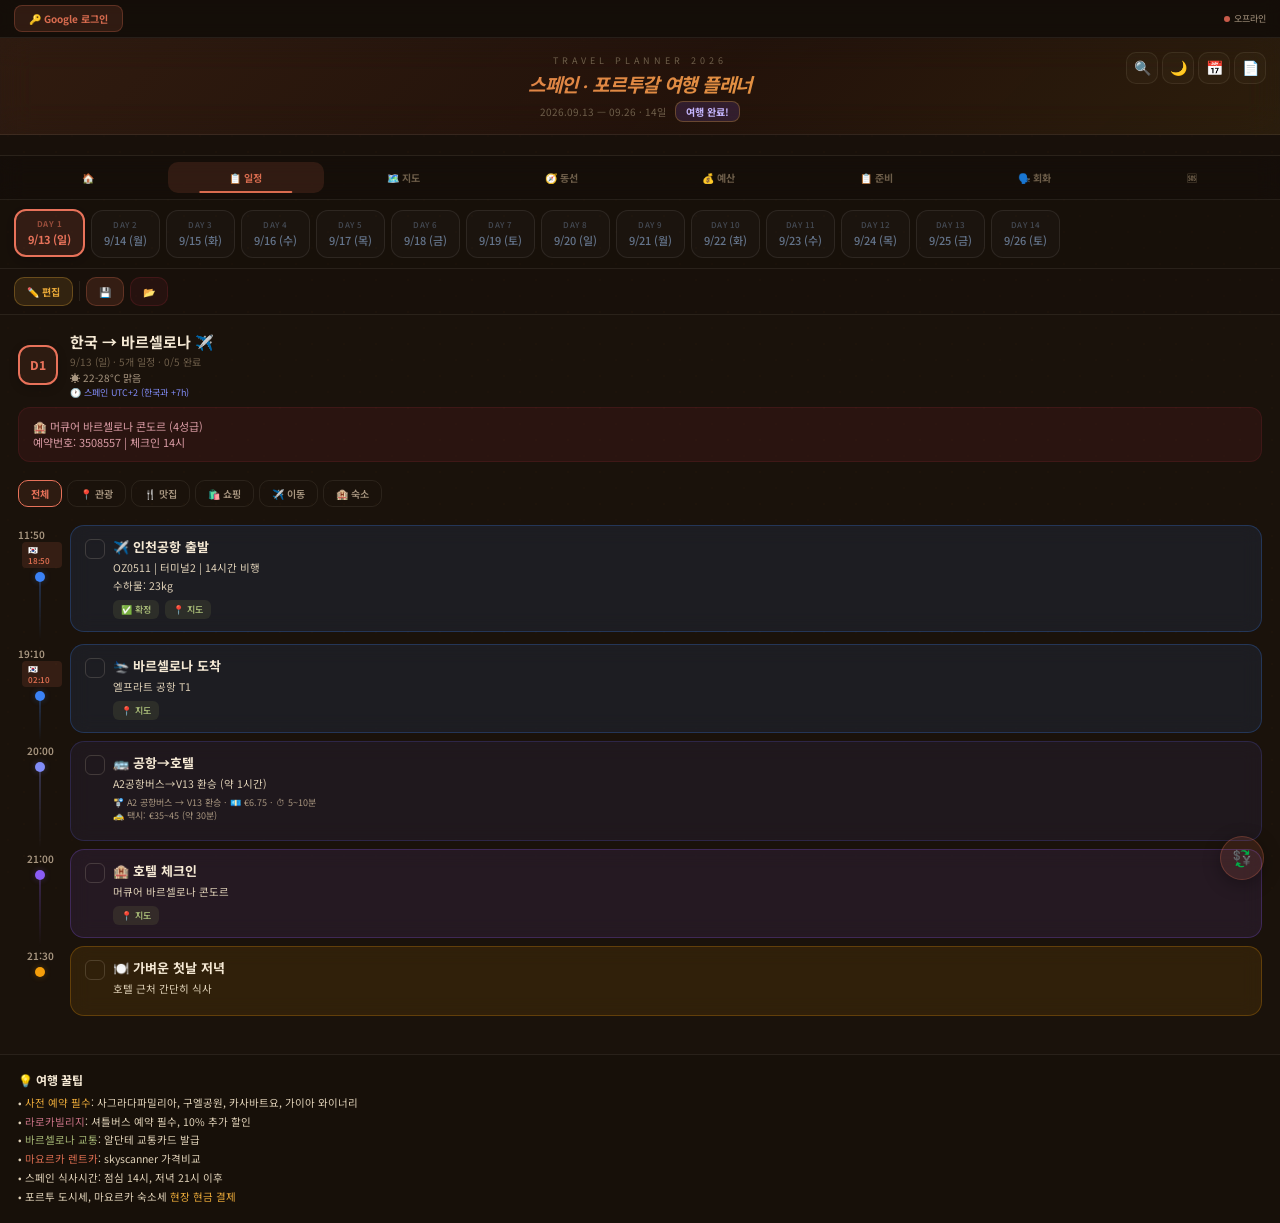
==== index.html @ a7d65ff5 "refactor: 데이터 분리 + 죽은 코드 제거 + 스페인풍 UI - trip-data.js 신설: DAYS seed를 app.js에서 분리 - index.html의 447줄 중" ====
<!DOCTYPE html>
<html lang="ko">
<head>
<meta charset="UTF-8">
<meta name="viewport" content="width=device-width, initial-scale=1.0, maximum-scale=1.0, user-scalable=no">
<meta name="apple-mobile-web-app-capable" content="yes">
<meta name="theme-color" content="#0f172a">
<link rel="manifest" href="manifest.json">
<title>🇪🇸 스페인·포르투갈 여행 플래너</title>
<link rel="stylesheet" href="https://unpkg.com/leaflet@1.9.4/dist/leaflet.css" />
<script src="https://unpkg.com/leaflet@1.9.4/dist/leaflet.js"></script>
<script src="https://www.gstatic.com/firebasejs/10.12.0/firebase-app-compat.js"></script>
<script src="https://www.gstatic.com/firebasejs/10.12.0/firebase-auth-compat.js"></script>
<script src="https://www.gstatic.com/firebasejs/10.12.0/firebase-database-compat.js"></script>
<link rel="stylesheet" href="style.css">
<style>/* All styles moved to style.css */</style>
</head>
<body>
<!-- 검색 오버레이 -->
<div class="search-overlay" id="searchOverlay">
  <div class="search-header"><input class="search-input" id="searchInput" placeholder="일정 검색 (장소, 메모, 설명...)" oninput="performSearch(this.value)"><button class="search-close" onclick="closeSearch()">✕</button></div>
  <div class="search-results" id="searchResults"><div class="search-empty">검색어를 입력하세요</div></div>
</div>
<!-- 컨텍스트 메뉴 -->
<div class="ctx-menu" id="ctxMenu"></div>
<div class="auth-bar"><div id="authContent"><button class="auth-btn auth-btn-login" onclick="signIn()">🔑 Google 로그인</button></div><div class="sync-status" id="syncStatus"><span class="sync-dot offline" id="syncDot"></span><span id="syncText">오프라인</span></div></div>
<div class="presence-bar" id="presenceBar"><span class="presence-dot"></span><span id="presenceText"></span></div>
<div class="header">
  <div class="header-sub">Travel Planner 2026</div>
  <div class="header-title">스페인 · 포르투갈 여행 플래너</div>
  <div class="header-date">2026.09.13 — 09.26 · 14일 <span class="dday" id="ddayBadge"></span></div>
  <div class="header-actions">
    <button class="header-action-btn" onclick="openSearch()" title="검색">🔍</button>
    <button class="header-action-btn" id="themeToggleBtn" onclick="toggleLightMode()" title="테마 전환">🌙</button>
    <button class="header-action-btn" onclick="exportICS()" title="캘린더 내보내기">📅</button>
    <button class="header-action-btn" onclick="exportPDF()" title="PDF 내보내기">📄</button>
  </div>
  <div class="edit-mode-bar" id="editModeBar">✏️ 편집 모드</div>
</div>
<div class="weather-bar" id="weatherBar"></div>
<div class="view-tabs">
  <button class="view-tab" onclick="switchView('dashboard')">🏠</button>
  <button class="view-tab active" onclick="switchView('timeline')">📋 일정</button>
  <button class="view-tab" onclick="switchView('map')">🗺️ 지도</button>
  <button class="view-tab" onclick="switchView('route')">🧭 동선</button>
  <button class="view-tab" onclick="switchView('budget')">💰 예산</button>
  <button class="view-tab" onclick="switchView('prep')">📋 준비</button>
  <button class="view-tab" onclick="switchView('phrase')">🗣️ 회화</button>
  <button class="view-tab" onclick="switchView('sos')">🆘</button>
</div>
<div class="day-selector" id="daySelector"></div>
<div class="edit-toolbar" id="editToolbar">
  <button class="toolbar-btn btn-edit" id="toggleEditBtn" onclick="toggleEdit()">✏️ 편집</button>
  <button class="toolbar-btn btn-add" onclick="openAddModal()" id="addBtn" style="display:none">+ 추가</button>
  <button class="toolbar-btn btn-add" onclick="openDayModal()" id="addDayBtn" style="display:none">+ 날짜</button>
  <button class="toolbar-btn btn-danger" onclick="deleteCurrentDay()" id="delDayBtn" style="display:none">날짜삭제</button>
  <div class="toolbar-sep"></div>
  <button class="toolbar-btn btn-save" onclick="exportData()">💾</button>
  <button class="toolbar-btn btn-import" onclick="document.getElementById('importInput').click()">📂</button>
  <input type="file" id="importInput" accept=".json" onchange="importData(event)">
</div>
<div class="prep-container" id="dashboardView"></div>
<div id="timelineView">
  <div class="day-header" id="dayHeader"></div>
  <div class="filters" id="filters"></div>
  <div class="add-item-row" id="addItemRow"><button class="add-item-btn" onclick="openAddModal()">+ 이 날에 일정 추가하기</button></div>
  <div class="timeline" id="timeline"></div>
</div>
<div class="map-container" id="mapView">
  <div class="map-controls"><button class="map-toggle active" id="mapDayToggle" onclick="setMapMode('day')">일자별</button><button class="map-toggle" id="mapAllToggle" onclick="setMapMode('all')">전체 여정</button></div>
  <div id="map"></div>
  <div class="map-day-info" id="mapDayInfo"></div>
  <div class="map-legend"><div class="map-legend-title">카테고리</div><div class="map-legend-item"><div class="map-legend-dot" style="background:#10B981"></div>관광</div><div class="map-legend-item"><div class="map-legend-dot" style="background:#F59E0B"></div>맛집</div><div class="map-legend-item"><div class="map-legend-dot" style="background:#EC4899"></div>쇼핑</div><div class="map-legend-item"><div class="map-legend-dot" style="background:#3B82F6"></div>항공</div><div class="map-legend-item"><div class="map-legend-dot" style="background:#8B5CF6"></div>숙소</div></div>
</div>
<div class="route-container" id="routeView"></div>
<div class="budget-container" id="budgetView"></div>
<div class="prep-container" id="prepView"></div>
<div class="prep-container" id="phraseView"></div>
<div class="prep-container" id="sosView"></div>
<div class="tips" id="tipsSection">
  <div class="tips-title">💡 여행 꿀팁</div>
  <div class="tips-body">
    • <span class="hl-y">사전 예약 필수</span>: 사그라다파밀리아, 구엘공원, 카사바트요, 가이아 와이너리<br>
    • <span class="hl-p">라로카빌리지</span>: 셔틀버스 예약 필수, 10% 추가 할인<br>
    • <span class="hl-g">바르셀로나 교통</span>: 알단테 교통카드 발급<br>
    • <span class="hl-o">마요르카 렌트카</span>: skyscanner 가격비교<br>
    • 스페인 식사시간: 점심 14시, 저녁 21시 이후<br>
    • 포르투 도시세, 마요르카 숙소세 <span class="hl-y">현장 현금 결제</span>
  </div>
</div>
<div class="safe-bottom"></div>
<!-- 환율 계산기 -->
<button class="currency-toggle" id="currencyToggle" onclick="toggleCurrency()">💱</button>
<div class="currency-widget" id="currencyWidget">
  <div class="currency-title">💱 환율 계산기 <button class="currency-close" onclick="toggleCurrency()">✕</button></div>
  <div class="currency-row"><input class="currency-input" id="eurInput" placeholder="0" oninput="calcCurrency('eur')"><span class="currency-label">EUR</span></div>
  <div class="currency-row"><input class="currency-input" id="krwInput" placeholder="0" oninput="calcCurrency('krw')"><span class="currency-label">KRW</span></div>
  <div class="currency-rate" id="currencyRate">1 EUR = 1,450 KRW</div>
</div>
<!-- 모달들 -->
<div class="modal-overlay" id="modalOverlay" onclick="if(event.target===this)closeModal()">
  <div class="modal">
    <div class="modal-title"><span id="modalTitleText">일정 편집</span><button class="modal-close" onclick="closeModal()">✕</button></div>
    <div class="field-row">
      <div class="field-group"><div class="field-label">시간</div><input class="field-input" id="f-time" placeholder="09:00"></div>
      <div class="field-group"><div class="field-label">카테고리</div><select class="field-select" id="f-type"><option value="spot">📍 관광</option><option value="food">🍴 맛집</option><option value="shopping">🛍️ 쇼핑</option><option value="flight">✈️ 항공/이동</option><option value="hotel">🏨 숙소</option><option value="move">🚌 교통</option><option value="etc">💡 기타</option></select></div>
    </div>
    <div class="place-search-wrap">
      <span class="place-search-icon">🔍</span>
      <input class="place-search-input" id="placeSearchInput" placeholder="장소 검색 (예: 사그라다 파밀리아)" oninput="onPlaceSearch(this.value)">
      <div class="place-results" id="placeResults"></div>
    </div>
    <div class="field-group"><div class="field-label">제목</div><input class="field-input" id="f-title" placeholder="🏛️ 사그라다 파밀리아"></div>
    <div class="field-group"><div class="field-label">설명</div><textarea class="field-textarea" id="f-desc" placeholder="상세 내용"></textarea></div>
    <div class="field-row">
      <div class="field-group"><div class="field-label">예약/참고 링크</div><input class="field-input" id="f-url" placeholder="https://..."></div>
      <div class="field-group"><div class="field-label">예상 비용 (원)</div><input class="field-input" id="f-cost" placeholder="0" type="number"></div>
    </div>
    <div class="field-group"><div class="field-label">바우처/확인서 링크</div><input class="field-input" id="f-booking" placeholder="https://..."></div>
    <div class="field-group"><div class="field-label">메모</div><input class="field-input" id="f-memo" placeholder="개인 메모"></div>
    <div class="field-group"><div class="field-label">주의사항</div><input class="field-input" id="f-warn" placeholder="사전 예약 필수"></div>
    <div class="field-row">
      <div class="field-group"><div class="field-label">위도</div><input class="field-input" id="f-lat" placeholder="41.4036" type="number" step="any"></div>
      <div class="field-group"><div class="field-label">경도</div><input class="field-input" id="f-lng" placeholder="2.1744" type="number" step="any"></div>
    </div>
    <div class="field-group"><div class="field-label">예약 상태</div><select class="field-select" id="f-status"><option value="">— 해당없음</option><option value="unbooked">⬜ 미예약</option><option value="pending">🟡 진행중</option><option value="confirmed">✅ 확정</option><option value="cancelled">❌ 취소</option></select></div>
    <div style="border-top:1px solid rgba(255,255,255,.08);margin-top:12px;padding-top:12px">
      <div class="field-label" style="margin-bottom:8px;font-size:11px;color:#c4b5fd">📝 여행 후기 (여행 후 작성)</div>
      <div class="field-group"><div class="field-label">별점</div><div id="f-rating-stars" style="display:flex;gap:4px;font-size:22px;cursor:pointer" onclick="setRating(event)">
        <span data-r="1">☆</span><span data-r="2">☆</span><span data-r="3">☆</span><span data-r="4">☆</span><span data-r="5">☆</span>
      </div></div>
      <div class="field-group"><div class="field-label">후기</div><textarea class="field-textarea" id="f-review" placeholder="이 장소에 대한 후기를 남겨보세요"></textarea></div>
      <div class="field-group"><div class="field-label">사진 URL (여러 개: 줄바꿈 구분)</div><textarea class="field-textarea" id="f-photos" placeholder="https://example.com/photo1.jpg" style="min-height:40px"></textarea></div>
    </div>
    <div class="modal-actions" id="modalActions"><button class="modal-btn modal-btn-cancel" onclick="closeModal()">취소</button><button class="modal-btn modal-btn-save" onclick="saveItem()">저장</button></div>
  </div>
</div>
<div class="modal-overlay" id="hotelModalOverlay" onclick="if(event.target===this)closeHotelModal()">
  <div class="modal">
    <div class="modal-title"><span>🏨 숙소 편집</span><button class="modal-close" onclick="closeHotelModal()">✕</button></div>
    <div class="field-group"><div class="field-label">숙소 정보</div><textarea class="field-textarea" id="h-hotel" placeholder="숙소명, 예약번호"></textarea></div>
    <div class="field-group"><div class="field-label">지역 제목</div><input class="field-input" id="h-region" placeholder="바르셀로나 — 가우디 투어 🏛️"></div>
    <div class="modal-actions"><button class="modal-btn modal-btn-cancel" onclick="closeHotelModal()">취소</button><button class="modal-btn modal-btn-save" onclick="saveHotel()">저장</button></div>
  </div>
</div>
<div class="modal-overlay" id="dayModalOverlay" onclick="if(event.target===this)closeDayModal()">
  <div class="modal">
    <div class="modal-title"><span>📅 날짜 추가</span><button class="modal-close" onclick="closeDayModal()">✕</button></div>
    <div class="field-row"><div class="field-group"><div class="field-label">날짜</div><input class="field-input" id="d-date" placeholder="9/27 (일)"></div><div class="field-group"><div class="field-label">테마색상</div><select class="field-select" id="d-color"><option value="#E8725A">바르셀로나</option><option value="#2E86AB">포르투</option><option value="#F5A623">마요르카</option><option value="#10B981">초록</option><option value="#888">회색</option></select></div></div>
    <div class="field-group"><div class="field-label">지역/테마</div><input class="field-input" id="d-region" placeholder="바르셀로나 — 가우디 투어 🏛️"></div>
    <div class="field-group"><div class="field-label">숙소 (선택)</div><input class="field-input" id="d-hotel" placeholder="숙소명"></div>
    <div class="modal-actions"><button class="modal-btn modal-btn-cancel" onclick="closeDayModal()">취소</button><button class="modal-btn modal-btn-save" onclick="saveDay()">추가</button></div>
  </div>
</div>
<div class="photo-modal" id="photoModal" onclick="this.classList.remove('visible')"><img src=""></div>
<div class="swipe-indicator" id="swipeIndicator"></div>
<div class="toast" id="toast"></div>
<script src="trip-data.js"></script>
<script src="app.js"></script>
</body>
</html>
---- style.css ----
@import url('https://fonts.googleapis.com/css2?family=Noto+Sans+KR:wght@400;500;600;700;800&family=Playfair+Display:ital,wght@0,700;1,600&display=swap');

  /* ══════ SPANISH THEME TOKENS ══════
     테라코타 · 샤프론 · 부르고뉴 · 올리브 · 아이보리
     — 지중해 테라스의 깊은 저녁 톤, 휘황찬란하지 않게. */
  :root{
    --terra:#D96C4F;        /* 테라코타 — 안달루시아 지붕 */
    --terra-soft:rgba(217,108,79,.14);
    --terra-line:rgba(217,108,79,.28);
    --saffron:#E8A838;      /* 샤프론 — 파에야, 오렌지 */
    --saffron-soft:rgba(232,168,56,.12);
    --saffron-line:rgba(232,168,56,.3);
    --wine:#8B2635;         /* 리오하 와인 */
    --wine-soft:rgba(139,38,53,.14);
    --olive:#8B9B59;        /* 올리브 — 성공/확정 */
    --olive-soft:rgba(139,155,89,.14);
    --bg-0:#1a120b;         /* 짙은 커피 — 세비야 밤하늘 */
    --bg-1:#221811;
    --bg-2:#2d1f17;
    --ivory:#f5e9d4;        /* 따뜻한 아이보리 본문 */
    --cream:#e0d2b8;
    --muted:#a89680;
    --dim:#6e5e4a;
    --faint:#4a3f32;
    --surface:rgba(245,233,212,.025);
    --surface-hi:rgba(245,233,212,.055);
    --border:rgba(245,233,212,.08);
    --border-hi:rgba(245,233,212,.16);
  }

  *{margin:0;padding:0;box-sizing:border-box;-webkit-tap-highlight-color:transparent}
  body{font-family:'Noto Sans KR',-apple-system,sans-serif;background:var(--bg-0);color:var(--ivory);min-height:100vh;-webkit-font-smoothing:antialiased;overflow-x:hidden;position:relative}
  /* 아주 은은한 아줄레주 패턴 — 거의 보이지 않을 정도로 subtle */
  body::before{content:'';position:fixed;inset:0;pointer-events:none;z-index:0;opacity:.04;background-image:radial-gradient(circle at 25% 25%,var(--terra) 0,transparent 1.5px),radial-gradient(circle at 75% 75%,var(--saffron) 0,transparent 1.5px);background-size:32px 32px}
  body>*{position:relative;z-index:1}

  /* ══════ HEADER — 테라코타 워시 ══════ */
  .header{background:linear-gradient(135deg,rgba(217,108,79,.1),rgba(139,38,53,.06) 55%,rgba(232,168,56,.08));border-bottom:1px solid var(--border);padding:16px 20px 12px;text-align:center;position:sticky;top:0;z-index:100;backdrop-filter:blur(16px) saturate(140%);-webkit-backdrop-filter:blur(16px) saturate(140%)}
  .header-sub{font-size:9px;letter-spacing:4px;color:var(--dim);text-transform:uppercase;margin-bottom:3px}
  .header-title{font-family:'Playfair Display','Noto Sans KR',serif;font-size:19px;font-weight:700;letter-spacing:-.3px;font-style:italic;background:linear-gradient(120deg,var(--terra),var(--saffron));-webkit-background-clip:text;-webkit-text-fill-color:transparent;background-clip:text}
  .header-date{font-size:10px;color:var(--dim);margin-top:4px}
  .dday{display:inline-block;background:var(--saffron-soft);border:1px solid var(--saffron-line);color:var(--saffron);font-size:10px;font-weight:700;padding:2px 10px;border-radius:8px;margin-left:6px;animation:ddayPulse 4s ease infinite}
  @keyframes ddayPulse{0%,100%{box-shadow:0 0 0 0 rgba(232,168,56,.25)}50%{box-shadow:0 0 10px 1px rgba(232,168,56,.12)}}
  .edit-mode-bar{display:none;background:var(--saffron-soft);border-top:1px solid var(--saffron-line);padding:6px 18px;text-align:center;font-size:11px;color:var(--saffron);font-weight:600;backdrop-filter:blur(12px)}.edit-mode-bar.visible{display:block}

  /* ══════ VIEW TABS ══════ */
  .view-tabs{display:flex;gap:2px;padding:6px 10px;border-bottom:1px solid var(--border);background:rgba(0,0,0,.18);backdrop-filter:blur(12px)}
  .view-tab{flex:1;padding:8px 4px;text-align:center;font-size:10px;font-weight:700;color:var(--dim);cursor:pointer;border:none;border-radius:10px;transition:all .25s cubic-bezier(.4,0,.2,1);font-family:inherit;background:transparent;position:relative}
  .view-tab.active{color:var(--terra);background:var(--terra-soft)}
  .view-tab:hover{color:var(--muted);background:var(--surface)}
  .view-tab::after{content:'';position:absolute;bottom:0;left:50%;width:0;height:2px;background:var(--terra);border-radius:1px;transition:all .25s;transform:translateX(-50%)}
  .view-tab.active::after{width:60%}

  /* ══════ DAY SELECTOR ══════ */
  .day-selector{display:flex;overflow-x:auto;gap:6px;padding:10px 14px;border-bottom:1px solid var(--border);scrollbar-width:none;background:rgba(0,0,0,.1)}.day-selector::-webkit-scrollbar{display:none}
  .day-btn{flex-shrink:0;padding:8px 12px;border-radius:12px;border:1px solid var(--border);background:var(--surface);color:var(--muted);font-size:11px;font-weight:500;cursor:pointer;text-align:center;min-width:60px;transition:all .25s cubic-bezier(.4,0,.2,1);line-height:1.35;font-family:inherit;position:relative}
  .day-btn.active{border-width:2px;font-weight:700;box-shadow:0 3px 12px rgba(0,0,0,.2);transform:translateY(-1px)}
  .day-btn:hover{background:var(--surface-hi);transform:translateY(-1px)}
  .day-btn .day-num{font-size:8px;opacity:.55;margin-bottom:2px;letter-spacing:.5px}

  /* ══════ EDIT TOOLBAR ══════ */
  .edit-toolbar{display:flex;align-items:center;gap:6px;padding:8px 14px;border-bottom:1px solid var(--border);flex-wrap:wrap;font-size:11px;background:rgba(0,0,0,.06)}
  .toolbar-btn{padding:6px 12px;border-radius:10px;border:none;font-size:10px;font-weight:700;cursor:pointer;font-family:inherit;transition:all .2s}
  .toolbar-btn:hover{transform:translateY(-1px);box-shadow:0 2px 8px rgba(0,0,0,.22)}
  .btn-edit{background:var(--saffron-soft);color:var(--saffron);border:1px solid var(--saffron-line)}.btn-edit.active{background:rgba(232,168,56,.22)}
  .btn-add{background:var(--olive-soft);color:var(--olive);border:1px solid rgba(139,155,89,.28)}
  .btn-save{background:var(--terra-soft);color:var(--terra);border:1px solid var(--terra-line)}
  .btn-import{background:rgba(139,38,53,.12);color:#c77184;border:1px solid rgba(139,38,53,.28)}
  .btn-danger{background:rgba(200,60,60,.1);color:#e08070;border:1px solid rgba(200,60,60,.24)}
  .toolbar-sep{width:1px;height:20px;background:var(--border)}

  /* ══════ DAY HEADER ══════ */
  .day-header{padding:16px 18px 8px}
  .day-header-top{display:flex;align-items:center;gap:12px;margin-bottom:8px}
  .day-badge{width:40px;height:40px;border-radius:12px;display:flex;align-items:center;justify-content:center;font-size:12px;font-weight:800;box-shadow:0 3px 10px rgba(0,0,0,.2)}
  .day-region{font-size:15px;font-weight:700;color:var(--ivory)}.day-date-sub{font-size:10px;color:var(--dim);margin-top:2px}
  .day-weather{font-size:10px;color:var(--muted);margin-top:1px}
  .hotel-box{padding:10px 14px;border-radius:12px;background:var(--wine-soft);border:1px solid rgba(139,38,53,.22);font-size:11px;color:#d99ba4;margin-bottom:10px;white-space:pre-line;line-height:1.5;cursor:pointer;transition:all .2s}.hotel-box:hover{background:rgba(139,38,53,.2);transform:translateY(-1px);box-shadow:0 3px 12px rgba(139,38,53,.12)}.edit-mode .hotel-box{border-color:var(--saffron-line)}
  .day-budget{padding:8px 14px;border-radius:10px;background:var(--saffron-soft);border:1px solid rgba(232,168,56,.2);font-size:10px;color:var(--saffron);margin-bottom:10px;display:flex;justify-content:space-between;align-items:center}

  /* ══════ FILTERS ══════ */
  .filters{display:flex;gap:5px;flex-wrap:wrap;margin-bottom:8px;padding:0 18px}
  .filter-btn{padding:5px 12px;border-radius:10px;border:1px solid var(--border);background:transparent;color:var(--muted);font-size:10px;font-weight:600;cursor:pointer;font-family:inherit;transition:all .2s}
  .filter-btn.active{font-weight:700}
  .filter-btn:hover{background:var(--surface)}

  /* ══════ TIMELINE ══════ */
  .timeline{padding:10px 18px 30px}
  .timeline-item{display:flex;gap:8px;position:relative;animation:fadeSlideIn .4s ease both}
  .timeline-item:nth-child(1){animation-delay:.05s}.timeline-item:nth-child(2){animation-delay:.1s}.timeline-item:nth-child(3){animation-delay:.15s}.timeline-item:nth-child(4){animation-delay:.2s}.timeline-item:nth-child(5){animation-delay:.25s}
  @keyframes fadeSlideIn{from{opacity:0;transform:translateY(8px)}to{opacity:1;transform:translateY(0)}}
  .timeline-left{display:flex;flex-direction:column;align-items:center;width:44px;flex-shrink:0;padding-top:2px}
  .timeline-time{font-size:10px;font-weight:600;color:var(--muted);margin-bottom:4px;font-variant-numeric:tabular-nums}
  .timeline-dot{width:10px;height:10px;border-radius:50%;flex-shrink:0;box-shadow:0 0 6px rgba(245,233,212,.18);transition:transform .2s}.timeline-item:hover .timeline-dot{transform:scale(1.3)}
  .timeline-line{width:1.5px;flex:1;min-height:16px;background:linear-gradient(to bottom,var(--border-hi),transparent)}
  .timeline-card{flex:1;border-radius:14px;padding:12px 14px;margin-bottom:8px;border-width:1px;border-style:solid;position:relative;transition:all .25s cubic-bezier(.4,0,.2,1);backdrop-filter:blur(10px);-webkit-backdrop-filter:blur(10px)}
  .timeline-card:hover{transform:translateX(3px);box-shadow:0 4px 18px rgba(0,0,0,.18)}
  .timeline-card.checked-item{opacity:.45;filter:grayscale(.3)}
  .edit-mode .timeline-card{cursor:pointer}.edit-mode .timeline-card:hover{box-shadow:0 0 0 2px var(--saffron-line)}
  .card-top{display:flex;align-items:flex-start;gap:8px}
  .card-checkbox{width:20px;height:20px;border-radius:6px;border:1.5px solid var(--border-hi);background:transparent;cursor:pointer;flex-shrink:0;margin-top:1px;display:flex;align-items:center;justify-content:center;font-size:10px;transition:all .2s;color:transparent}
  .card-checkbox:hover{border-color:var(--cream);background:var(--surface)}
  .card-checkbox.checked{background:var(--olive-soft);border-color:var(--olive);color:var(--olive)}
  .card-body{flex:1;min-width:0}
  .card-title{font-size:13px;font-weight:700;color:var(--ivory);margin-bottom:3px;line-height:1.4}.checked-item .card-title{text-decoration:line-through;color:var(--dim)}
  .card-desc{font-size:10.5px;color:var(--cream);line-height:1.7;white-space:pre-line}
  .card-meta{display:flex;gap:6px;flex-wrap:wrap;margin-top:5px;align-items:center}
  .card-warn{display:inline-block;background:rgba(200,60,60,.1);color:#e08070;font-size:9px;padding:3px 8px;border-radius:6px;font-weight:600}
  .status-badge{display:inline-block;font-size:9px;padding:3px 8px;border-radius:6px;font-weight:600}
  .status-confirmed{background:var(--olive-soft);color:#a5b775}
  .status-pending{background:var(--saffron-soft);color:var(--saffron)}
  .status-unbooked{background:rgba(200,60,60,.1);color:#e08070}
  .status-cancelled{background:rgba(110,94,74,.18);color:var(--dim);text-decoration:line-through}
  .confirmed{display:inline-block;background:var(--olive-soft);color:#a5b775;font-size:9px;padding:3px 8px;border-radius:6px;font-weight:600}
  .card-cost{display:inline-block;background:var(--saffron-soft);color:var(--saffron);font-size:9px;padding:3px 8px;border-radius:6px;font-weight:600}
  .card-link{display:inline-flex;align-items:center;gap:3px;background:var(--terra-soft);color:var(--terra);font-size:9px;padding:3px 8px;border-radius:6px;font-weight:600;text-decoration:none;cursor:pointer;transition:all .15s}.card-link:hover{background:rgba(217,108,79,.24);transform:translateY(-1px)}
  .card-memo{margin-top:5px;padding:6px 10px;border-radius:8px;background:var(--surface);border:1px solid var(--border);font-size:10px;color:var(--muted);line-height:1.5;white-space:pre-line}
  .card-gmaps{display:inline-flex;align-items:center;gap:3px;background:var(--olive-soft);color:#a5b775;font-size:9px;padding:3px 8px;border-radius:6px;font-weight:600;text-decoration:none;transition:all .15s}.card-gmaps:hover{background:rgba(139,155,89,.24);transform:translateY(-1px)}
  .edit-indicator{position:absolute;top:6px;right:6px;width:18px;height:18px;border-radius:5px;background:var(--saffron-soft);display:none;align-items:center;justify-content:center;font-size:8px}.edit-mode .edit-indicator{display:flex}
  .add-item-row{display:none;padding:8px 18px}.add-item-row.visible{display:block}
  .add-item-btn{width:100%;padding:10px;border-radius:12px;border:1.5px dashed rgba(139,155,89,.28);background:rgba(139,155,89,.04);color:#a5b775;font-size:12px;font-weight:600;cursor:pointer;font-family:inherit;transition:all .2s}.add-item-btn:hover{background:rgba(139,155,89,.1);border-color:rgba(139,155,89,.5)}

  /* ══════ CONFLICT WARNING ══════ */
  .conflict-bar{padding:6px 18px;display:flex;flex-direction:column;gap:4px}
  .conflict-warn{padding:6px 12px;border-radius:8px;background:var(--saffron-soft);border:1px solid var(--saffron-line);font-size:10px;color:var(--saffron);display:flex;align-items:center;gap:6px}
  .conflict-icon{font-size:12px}

  /* ══════ SWIPE INDICATOR ══════ */
  .swipe-indicator{position:fixed;top:50%;left:50%;transform:translate(-50%,-50%) scale(.8);z-index:250;padding:10px 24px;border-radius:14px;background:rgba(26,18,11,.92);border:1px solid var(--terra-line);color:var(--terra);font-size:14px;font-weight:800;pointer-events:none;opacity:0;transition:all .3s cubic-bezier(.4,0,.2,1);backdrop-filter:blur(14px)}
  .swipe-indicator.visible{opacity:1;transform:translate(-50%,-50%) scale(1)}
  .swipe-indicator.swipe-left{animation:swipeL .6s ease}
  .swipe-indicator.swipe-right{animation:swipeR .6s ease}
  @keyframes swipeL{0%{transform:translate(-30%,-50%) scale(1);opacity:1}100%{transform:translate(-50%,-50%) scale(.8);opacity:0}}
  @keyframes swipeR{0%{transform:translate(-70%,-50%) scale(1);opacity:1}100%{transform:translate(-50%,-50%) scale(.8);opacity:0}}

  /* ══════ MAP ══════ */
  .map-container{display:none;height:calc(100vh - 220px);min-height:400px;position:relative}.map-container.visible{display:block}
  #map{width:100%;height:100%;z-index:1}
  .map-controls{position:absolute;top:12px;left:12px;z-index:1000;display:flex;gap:6px}
  .map-toggle{padding:7px 14px;border-radius:10px;border:1px solid var(--border-hi);background:rgba(26,18,11,.85);color:var(--cream);font-size:10px;font-weight:700;cursor:pointer;font-family:inherit;backdrop-filter:blur(12px);transition:all .2s}
  .map-toggle.active{background:var(--terra-soft);color:var(--terra);border-color:var(--terra-line)}
  .map-day-info{position:absolute;top:12px;right:12px;z-index:1000;background:rgba(26,18,11,.88);border:1px solid var(--border);border-radius:12px;padding:10px 14px;font-size:10px;color:var(--cream);backdrop-filter:blur(12px)}.map-day-info strong{color:var(--ivory);font-size:11px}
  .map-legend{position:absolute;bottom:12px;left:12px;z-index:1000;background:rgba(26,18,11,.88);border:1px solid var(--border);border-radius:12px;padding:10px 14px;font-size:10px;color:var(--cream);backdrop-filter:blur(12px);max-width:200px}.map-legend-title{font-weight:700;color:var(--ivory);margin-bottom:4px;font-size:11px}.map-legend-item{display:flex;align-items:center;gap:6px;margin-bottom:3px}.map-legend-dot{width:8px;height:8px;border-radius:50%;flex-shrink:0}

  /* ══════ ROUTE ══════ */
  .route-container{display:none;padding:18px}.route-container.visible{display:block}
  .route-section-title{font-size:15px;font-weight:800;color:var(--ivory);margin-bottom:14px;display:flex;align-items:center;justify-content:space-between}
  .route-day-card{background:var(--surface);border:1px solid var(--border);border-radius:16px;padding:16px;margin-bottom:12px;cursor:pointer;transition:all .25s}
  .route-day-card:hover{border-color:var(--border-hi);background:var(--surface-hi);transform:translateY(-2px);box-shadow:0 6px 20px rgba(0,0,0,.15)}
  .route-day-header{display:flex;align-items:center;gap:10px;margin-bottom:10px}
  .route-day-badge{width:32px;height:32px;border-radius:10px;display:flex;align-items:center;justify-content:center;font-size:10px;font-weight:800}
  .route-day-title{font-size:13px;font-weight:700;color:var(--ivory)}.route-day-date{font-size:10px;color:var(--dim)}
  .route-stops{display:flex;flex-direction:column;gap:3px}.route-stop{display:flex;align-items:center;gap:6px;padding:3px 0;font-size:10px;color:var(--cream)}
  .route-stop-num{width:18px;height:18px;border-radius:6px;display:flex;align-items:center;justify-content:center;font-size:8px;font-weight:800;flex-shrink:0}.route-stop-name{flex:1;white-space:nowrap;overflow:hidden;text-overflow:ellipsis}.route-stop-time{font-size:9px;color:var(--muted);flex-shrink:0}
  .route-connector{padding:0 0 0 7px;font-size:9px;color:var(--dim)}.route-connector-line{display:inline-block;width:1px;height:8px;background:var(--border-hi);margin-right:4px;vertical-align:middle}
  .route-summary{display:flex;gap:12px;margin-top:10px;padding-top:10px;border-top:1px solid var(--border)}.route-stat{font-size:10px;color:var(--muted)}.route-stat strong{color:var(--cream)}
  .optimize-bar{display:flex;align-items:center;gap:8px;margin-top:10px;padding:10px 12px;border-radius:10px;background:var(--terra-soft);border:1px solid var(--terra-line)}
  .optimize-btn{padding:6px 14px;border-radius:8px;border:none;background:rgba(217,108,79,.22);color:var(--terra);font-size:10px;font-weight:700;cursor:pointer;font-family:inherit;white-space:nowrap;transition:all .2s}.optimize-btn:hover{background:rgba(217,108,79,.32);transform:translateY(-1px)}
  .optimize-info{font-size:10px;color:var(--muted);flex:1}

  /* ══════ BUDGET ══════ */
  .budget-container{display:none;padding:18px}.budget-container.visible{display:block}
  .budget-title{font-size:16px;font-weight:800;color:var(--ivory);margin-bottom:14px}
  .budget-total{padding:22px;border-radius:16px;background:linear-gradient(135deg,rgba(232,168,56,.08),rgba(217,108,79,.06));border:1px solid var(--saffron-line);margin-bottom:16px;text-align:center}
  .budget-total-amount{font-family:'Playfair Display',serif;font-size:32px;font-weight:700;color:var(--saffron)}
  .budget-total-label{font-size:11px;color:var(--muted);margin-top:4px}
  .budget-cats{display:grid;grid-template-columns:1fr 1fr;gap:8px;margin-bottom:16px}
  .budget-cat{padding:12px;border-radius:12px;background:var(--surface);border:1px solid var(--border);transition:all .2s}.budget-cat:hover{background:var(--surface-hi);transform:translateY(-1px)}
  .budget-cat-label{font-size:10px;color:var(--muted)}.budget-cat-amount{font-size:16px;font-weight:700;color:var(--ivory);margin-top:3px}
  .budget-day{padding:10px 14px;border-radius:12px;background:var(--surface);border:1px solid var(--border);margin-bottom:6px;display:flex;justify-content:space-between;align-items:center;transition:all .2s;cursor:pointer}.budget-day:hover{background:var(--surface-hi);transform:translateX(3px)}.budget-day-name{font-size:11px;color:var(--cream)}.budget-day-amount{font-size:12px;font-weight:700;color:var(--ivory)}
  .budget-subview-tabs{display:flex;gap:6px;margin-bottom:14px}.budget-subview-tab{flex:1;padding:9px;border-radius:12px;border:1px solid var(--border);background:var(--surface);color:var(--muted);font-size:12px;font-weight:700;cursor:pointer;text-align:center;font-family:inherit;transition:all .2s}.budget-subview-tab.active{background:var(--saffron-soft);color:var(--saffron);border-color:var(--saffron-line)}
  .expense-row{display:flex;align-items:center;gap:6px;padding:8px 12px;border-radius:10px;background:var(--surface);border:1px solid var(--border);margin-bottom:4px;font-size:11px;color:var(--cream);transition:all .15s}.expense-row:hover{background:var(--surface-hi)}.expense-desc{flex:1;color:var(--ivory);font-weight:600}.expense-amount{font-weight:700;color:var(--saffron)}.expense-cat{font-size:9px;color:var(--muted)}.expense-del{width:18px;height:18px;border-radius:6px;background:rgba(200,60,60,.1);border:1px solid rgba(200,60,60,.2);color:#e08070;font-size:9px;cursor:pointer;display:flex;align-items:center;justify-content:center;flex-shrink:0;transition:all .15s}.expense-del:hover{background:rgba(200,60,60,.2)}
  .expense-add-row{display:flex;gap:4px;flex-wrap:wrap;margin-top:6px;margin-bottom:10px}
  .expense-add-input{flex:1;min-width:60px;padding:7px 10px;border-radius:10px;background:var(--surface-hi);border:1px solid var(--border);color:var(--ivory);font-family:inherit;font-size:11px;outline:none;transition:all .15s}.expense-add-input:focus{border-color:var(--saffron-line)}
  .expense-add-select{padding:7px;border-radius:10px;background:var(--surface-hi);border:1px solid var(--border);color:var(--ivory);font-family:inherit;font-size:10px;outline:none}
  .expense-add-btn{padding:7px 14px;border-radius:10px;border:none;background:var(--olive-soft);color:#a5b775;font-size:11px;font-weight:700;cursor:pointer;font-family:inherit;transition:all .15s}.expense-add-btn:hover{background:rgba(139,155,89,.24)}
  .budget-trend{margin-bottom:16px;padding:16px;border-radius:14px;background:var(--surface);border:1px solid var(--border)}
  .budget-trend-title{font-size:11px;font-weight:700;color:var(--cream);margin-bottom:10px}
  .budget-trend-chart{position:relative;height:120px;display:flex;align-items:flex-end;gap:3px;padding-bottom:18px}
  .budget-trend-bar{flex:1;border-radius:4px 4px 0 0;min-width:0;position:relative;transition:height .4s cubic-bezier(.4,0,.2,1);cursor:pointer}
  .budget-trend-bar:hover{opacity:.85}
  .budget-trend-label{position:absolute;bottom:-16px;left:50%;transform:translateX(-50%);font-size:7px;color:var(--muted);white-space:nowrap}
  .budget-trend-value{position:absolute;top:-14px;left:50%;transform:translateX(-50%);font-size:7px;color:var(--cream);white-space:nowrap}
  .budget-over-warn{display:flex;align-items:center;gap:6px;padding:10px 14px;border-radius:10px;background:rgba(200,60,60,.08);border:1px solid rgba(200,60,60,.2);margin-bottom:12px;font-size:11px;color:#e08070;font-weight:600}
  .budget-compare{display:flex;gap:6px;align-items:center;margin-bottom:4px;font-size:10px}.budget-compare-label{width:50px;color:var(--cream);text-align:right;flex-shrink:0}.budget-compare-bar{flex:1;height:14px;border-radius:5px;background:var(--surface);position:relative;overflow:hidden}.budget-compare-fill-plan{position:absolute;top:0;left:0;height:100%;border-radius:5px;background:rgba(232,168,56,.32);transition:width .5s}.budget-compare-fill-actual{position:absolute;top:0;left:0;height:100%;border-radius:5px;background:rgba(139,155,89,.5);transition:width .5s}.budget-compare-values{font-size:9px;color:var(--muted);width:120px;flex-shrink:0;text-align:right}
  .travel-time-connector{display:flex;align-items:center;justify-content:center;padding:2px 0 2px 52px;font-size:9px;color:var(--muted);gap:4px;opacity:.85}.travel-time-connector .tt-icon{font-size:11px}.travel-time-connector .tt-text{background:var(--surface);padding:2px 10px;border-radius:6px;border:1px solid var(--border)}

  /* ══════ TAX REFUND ══════ */
  .taxrefund-widget{margin-top:16px;padding:16px;border-radius:14px;background:linear-gradient(135deg,rgba(139,155,89,.06),rgba(232,168,56,.04));border:1px solid rgba(139,155,89,.18)}
  .taxrefund-title{font-size:13px;font-weight:800;color:var(--ivory);margin-bottom:10px}
  .taxrefund-form{margin-bottom:4px}
  .taxrefund-row{display:flex;justify-content:space-between;padding:5px 0;font-size:11px;color:var(--cream);border-bottom:1px solid var(--border)}.taxrefund-row:last-child{border-bottom:none}

  /* ══════ PACKING LIST ══════ */
  .packing-section{margin-bottom:12px}.packing-section-title{font-size:11px;font-weight:700;color:var(--ivory);margin-bottom:6px;display:flex;align-items:center;gap:5px}
  .packing-item{display:flex;align-items:center;gap:8px;padding:6px 10px;border-radius:10px;cursor:pointer;transition:all .15s;font-size:11px;color:var(--cream)}.packing-item:hover{background:var(--surface)}.packing-item.packed{color:var(--dim);text-decoration:line-through}
  .packing-check{width:18px;height:18px;border-radius:5px;border:1.5px solid var(--border-hi);display:flex;align-items:center;justify-content:center;font-size:9px;flex-shrink:0;transition:all .2s;color:transparent}.packing-check.checked{background:var(--olive-soft);border-color:var(--olive);color:var(--olive)}
  .packing-item-text{flex:1}.packing-del{width:16px;height:16px;border-radius:5px;background:rgba(200,60,60,.08);border:1px solid rgba(200,60,60,.18);color:#e08070;font-size:8px;cursor:pointer;display:flex;align-items:center;justify-content:center;flex-shrink:0;opacity:0;transition:opacity .15s}.packing-item:hover .packing-del{opacity:1}
  .packing-add-row{display:flex;gap:4px;margin-top:6px}
  .packing-add-input{flex:1;padding:7px 10px;border-radius:10px;background:var(--surface-hi);border:1px solid var(--border);color:var(--ivory);font-family:inherit;font-size:11px;outline:none}.packing-add-input:focus{border-color:rgba(139,155,89,.4)}
  .packing-add-cat{padding:7px;border-radius:10px;background:var(--surface-hi);border:1px solid var(--border);color:var(--ivory);font-family:inherit;font-size:10px;outline:none}
  .packing-add-btn{padding:7px 14px;border-radius:10px;border:none;background:var(--olive-soft);color:#a5b775;font-size:11px;font-weight:700;cursor:pointer;font-family:inherit;transition:all .15s}.packing-add-btn:hover{background:rgba(139,155,89,.24)}

  /* ══════ CURRENCY WIDGET ══════ */
  .currency-widget{position:fixed;bottom:20px;right:16px;z-index:150;background:rgba(26,18,11,.94);border:1px solid var(--border-hi);border-radius:16px;padding:14px;backdrop-filter:blur(14px);width:180px;display:none;box-shadow:0 10px 32px rgba(0,0,0,.5)}
  .currency-widget.visible{display:block;animation:fadeSlideIn .3s ease}
  .currency-toggle{position:fixed;bottom:20px;right:16px;z-index:149;width:44px;height:44px;border-radius:50%;background:var(--terra-soft);border:1px solid var(--terra-line);color:var(--terra);font-size:16px;cursor:pointer;display:flex;align-items:center;justify-content:center;box-shadow:0 4px 18px rgba(0,0,0,.32);transition:all .2s}
  .currency-toggle:hover{transform:scale(1.08);box-shadow:0 6px 22px rgba(217,108,79,.2)}
  .currency-title{font-size:11px;font-weight:700;color:var(--ivory);margin-bottom:8px;display:flex;justify-content:space-between;align-items:center}
  .currency-close{background:none;border:none;color:var(--muted);cursor:pointer;font-size:14px}
  .currency-row{display:flex;gap:6px;align-items:center;margin-bottom:6px}
  .currency-input{flex:1;padding:7px 10px;border-radius:10px;background:var(--surface-hi);border:1px solid var(--border);color:var(--ivory);font-family:inherit;font-size:12px;outline:none;width:60px;transition:all .15s}.currency-input:focus{border-color:var(--saffron-line)}
  .currency-label{font-size:10px;color:var(--muted);width:30px;text-align:center}
  .currency-rate{font-size:9px;color:var(--dim);text-align:center;margin-top:4px}

  /* ══════ MODALS ══════ */
  .modal-overlay{display:none;position:fixed;inset:0;background:rgba(0,0,0,.6);z-index:200;backdrop-filter:blur(6px);align-items:flex-end;justify-content:center}.modal-overlay.visible{display:flex}
  .modal{background:linear-gradient(180deg,var(--bg-2) 0%,var(--bg-1) 100%);border:1px solid var(--border-hi);border-radius:22px 22px 0 0;padding:22px 20px 36px;width:100%;max-width:600px;max-height:90vh;overflow-y:auto;box-shadow:0 -6px 32px rgba(0,0,0,.5)}
  .modal-title{font-family:'Playfair Display',serif;font-style:italic;font-size:17px;font-weight:700;color:var(--ivory);margin-bottom:16px;display:flex;align-items:center;justify-content:space-between}
  .modal-close{width:28px;height:28px;border-radius:8px;background:var(--surface-hi);border:none;color:var(--cream);font-size:14px;cursor:pointer;display:flex;align-items:center;justify-content:center;transition:all .15s}.modal-close:hover{background:rgba(245,233,212,.1)}
  .field-group{margin-bottom:10px}.field-label{font-size:10px;font-weight:700;color:var(--muted);text-transform:uppercase;letter-spacing:.5px;margin-bottom:4px}
  .field-input,.field-textarea,.field-select{width:100%;background:var(--surface-hi);border:1px solid var(--border);border-radius:11px;color:var(--ivory);font-family:inherit;font-size:12px;padding:9px 12px;outline:none;transition:all .2s}
  .field-input:focus,.field-textarea:focus,.field-select:focus{border-color:var(--saffron-line)}
  .field-textarea{resize:vertical;min-height:60px;line-height:1.5}.field-select option{background:var(--bg-1)}
  .field-row{display:flex;gap:8px}.field-row .field-group{flex:1}
  .modal-actions{display:flex;gap:8px;margin-top:18px}
  .modal-btn{flex:1;padding:11px;border-radius:12px;border:none;font-size:12px;font-weight:700;cursor:pointer;font-family:inherit;transition:all .2s}
  .modal-btn:hover{transform:translateY(-1px)}
  .modal-btn-save{background:linear-gradient(135deg,var(--terra),var(--saffron));color:#fff;box-shadow:0 3px 12px rgba(217,108,79,.22)}.modal-btn-save:hover{box-shadow:0 5px 18px rgba(217,108,79,.3)}
  .modal-btn-cancel{background:var(--surface-hi);color:var(--cream)}
  .modal-btn-delete{background:rgba(200,60,60,.1);color:#e08070;border:1px solid rgba(200,60,60,.22)}
  .checkbox-row{display:flex;gap:8px;align-items:center}.checkbox-row input{width:16px;height:16px;accent-color:var(--saffron)}.checkbox-row label{font-size:11px;color:var(--cream)}

  /* ══════ TIPS ══════ */
  .tips{padding:16px 18px;border-top:1px solid var(--border);background:rgba(0,0,0,.1)}
  .tips-title{font-size:12px;font-weight:700;color:var(--ivory);margin-bottom:6px}
  .tips-body{font-size:10.5px;color:var(--cream);line-height:1.8}
  .tips-body .hl-y{color:var(--saffron)}.tips-body .hl-p{color:#c77184}.tips-body .hl-g{color:#a5b775}.tips-body .hl-o{color:var(--terra)}.tips-body .hl-b{color:#7fa8c7}

  /* ══════ TOAST ══════ */
  .toast{position:fixed;bottom:30px;left:50%;transform:translateX(-50%) translateY(20px);background:rgba(26,18,11,.94);border:1px solid var(--border-hi);color:var(--ivory);padding:10px 20px;border-radius:14px;font-size:11px;font-weight:600;opacity:0;transition:all .35s cubic-bezier(.4,0,.2,1);z-index:300;white-space:nowrap;pointer-events:none;backdrop-filter:blur(14px);box-shadow:0 6px 24px rgba(0,0,0,.4)}
  .toast.show{opacity:1;transform:translateX(-50%) translateY(0)}
  .safe-bottom{height:env(safe-area-inset-bottom,20px)}

  /* ══════ MAP MARKERS ══════ */
  .custom-marker{display:flex;align-items:center;justify-content:center;width:28px;height:28px;border-radius:50%;font-size:11px;font-weight:800;color:#fff;border:2px solid rgba(245,233,212,.9);box-shadow:0 3px 10px rgba(0,0,0,.45);transition:transform .2s}.custom-marker:hover{transform:scale(1.2)}

  /* ══════ LEAFLET POPUP ══════ */
  .leaflet-popup-content-wrapper{background:rgba(26,18,11,.94)!important;color:var(--ivory)!important;border-radius:14px!important;border:1px solid var(--border-hi)!important;box-shadow:0 6px 24px rgba(0,0,0,.5)!important;backdrop-filter:blur(10px)!important}
  .leaflet-popup-tip{background:rgba(26,18,11,.94)!important}
  .leaflet-popup-content{margin:10px 14px!important;font-family:'Noto Sans KR',sans-serif!important;font-size:11px!important;line-height:1.4!important}
  .leaflet-popup-content strong{color:var(--ivory);font-size:12px}
  .leaflet-popup-content .popup-type{font-size:9px;color:var(--muted);margin-top:1px}
  .leaflet-popup-content .popup-time{color:var(--saffron);font-weight:600}
  #importInput{display:none}

  /* ══════ AUTH / SYNC ══════ */
  .auth-bar{display:flex;align-items:center;justify-content:center;gap:8px;padding:5px 14px;background:rgba(0,0,0,.2);border-bottom:1px solid var(--border);font-size:10px;backdrop-filter:blur(8px)}
  .auth-btn{padding:5px 14px;border-radius:8px;border:none;font-size:10px;font-weight:700;cursor:pointer;font-family:inherit;transition:all .15s}.auth-btn:hover{transform:translateY(-1px)}
  .auth-btn-login{background:var(--terra-soft);color:var(--terra);border:1px solid var(--terra-line)}
  .auth-btn-logout{background:rgba(200,60,60,.1);color:#e08070;border:1px solid rgba(200,60,60,.2);font-size:9px;padding:3px 8px}
  .auth-user{display:flex;align-items:center;gap:5px;color:var(--cream);font-size:10px}
  .auth-avatar{width:20px;height:20px;border-radius:50%;border:1.5px solid var(--border-hi)}
  .sync-status{display:flex;align-items:center;gap:4px;font-size:9px;color:var(--muted);margin-left:auto}
  .sync-dot{width:6px;height:6px;border-radius:50%}
  .sync-dot.online{background:var(--olive);box-shadow:0 0 6px rgba(139,155,89,.5)}
  .sync-dot.offline{background:#c85b4a}
  .sync-dot.syncing{background:var(--saffron);animation:pulse 1s infinite}
  @keyframes pulse{0%,100%{opacity:1}50%{opacity:.4}}
  .presence-bar{display:none;align-items:center;gap:5px;padding:3px 14px;background:rgba(139,155,89,.05);border-bottom:1px solid rgba(139,155,89,.12);font-size:9px;color:#a5b775}
  .presence-bar.visible{display:flex}
  .presence-avatar{width:16px;height:16px;border-radius:50%;border:1.5px solid var(--olive)}
  .presence-dot{width:5px;height:5px;border-radius:50%;background:var(--olive);animation:pulse 1.5s infinite}

  /* ══════ WEATHER BAR ══════ */
  .weather-bar{display:flex;gap:10px;padding:10px 18px;overflow-x:auto;border-bottom:1px solid var(--border);scrollbar-width:none;background:rgba(0,0,0,.06)}.weather-bar::-webkit-scrollbar{display:none}
  .weather-card{flex-shrink:0;padding:10px 14px;border-radius:12px;background:var(--surface);border:1px solid var(--border);text-align:center;min-width:100px;transition:all .2s}
  .weather-card:hover{background:var(--surface-hi);transform:translateY(-1px)}
  .weather-city{font-size:10px;font-weight:700;color:var(--ivory)}
  .weather-icon{font-size:22px;margin:3px 0}
  .weather-temp{font-size:10px;color:var(--saffron);font-weight:600}
  .weather-desc{font-size:9px;color:var(--muted)}

  /* ══════ HEADER ACTIONS ══════ */
  .header-actions{display:flex;gap:4px;position:absolute;right:14px;top:14px}
  .header-action-btn{width:32px;height:32px;border-radius:10px;border:1px solid var(--border);background:var(--surface);color:var(--cream);font-size:14px;cursor:pointer;display:flex;align-items:center;justify-content:center;transition:all .2s}
  .header-action-btn:hover{background:var(--surface-hi);color:var(--ivory);transform:translateY(-1px);box-shadow:0 2px 8px rgba(0,0,0,.25)}

  /* ══════ SEARCH OVERLAY ══════ */
  .search-overlay{display:none;position:fixed;inset:0;z-index:250;background:rgba(26,18,11,.95);backdrop-filter:blur(14px);padding:20px;flex-direction:column}
  .search-overlay.visible{display:flex;animation:fadeSlideIn .3s ease}
  .search-header{display:flex;gap:8px;align-items:center;margin-bottom:16px}
  .search-input{flex:1;padding:12px 16px;border-radius:14px;background:var(--surface-hi);border:1px solid var(--border-hi);color:var(--ivory);font-family:inherit;font-size:14px;outline:none;transition:all .2s}.search-input:focus{border-color:var(--saffron-line)}
  .search-close{width:38px;height:38px;border-radius:12px;background:var(--surface-hi);border:none;color:var(--cream);font-size:16px;cursor:pointer;transition:all .15s}.search-close:hover{background:rgba(245,233,212,.1)}
  .search-results{flex:1;overflow-y:auto}
  .search-result{padding:12px 14px;border-radius:12px;background:var(--surface);border:1px solid var(--border);margin-bottom:6px;cursor:pointer;transition:all .2s}
  .search-result:hover{background:var(--surface-hi);transform:translateX(3px)}
  .search-result-day{font-size:9px;color:var(--saffron);font-weight:700;margin-bottom:2px}
  .search-result-title{font-size:12px;font-weight:700;color:var(--ivory)}
  .search-result-desc{font-size:10px;color:var(--muted);margin-top:2px;white-space:nowrap;overflow:hidden;text-overflow:ellipsis}
  .search-empty{text-align:center;padding:40px;color:var(--dim);font-size:12px}

  /* ══════ CONTEXT MENU ══════ */
  .ctx-menu{display:none;position:fixed;z-index:260;background:rgba(26,18,11,.94);border:1px solid var(--border-hi);border-radius:14px;padding:6px;min-width:180px;box-shadow:0 10px 32px rgba(0,0,0,.5);backdrop-filter:blur(14px)}
  .ctx-menu.visible{display:block;animation:fadeSlideIn .2s ease}
  .ctx-menu-item{padding:8px 12px;border-radius:10px;font-size:11px;color:var(--ivory);cursor:pointer;display:flex;align-items:center;gap:6px;transition:all .15s}.ctx-menu-item:hover{background:var(--surface-hi)}
  .ctx-menu-sep{height:1px;background:var(--border);margin:4px 0}
  .ctx-menu-days{max-height:180px;overflow-y:auto;margin:4px 0;scrollbar-width:thin}
  .ctx-menu-days::-webkit-scrollbar{width:4px}.ctx-menu-days::-webkit-scrollbar-thumb{background:var(--border-hi);border-radius:2px}
  .ctx-menu-day{padding:6px 12px;border-radius:8px;font-size:10px;color:var(--cream);cursor:pointer;transition:all .15s}.ctx-menu-day:hover{background:var(--surface-hi);color:var(--ivory)}

  /* ══════ PLACE SEARCH ══════ */
  .place-search-wrap{position:relative;margin-bottom:10px}
  .place-search-icon{position:absolute;left:10px;top:50%;transform:translateY(-50%);font-size:12px;z-index:1}
  .place-search-input{width:100%;padding:9px 12px 9px 32px;border-radius:11px;background:var(--saffron-soft);border:1px solid var(--saffron-line);color:var(--ivory);font-family:inherit;font-size:12px;outline:none;transition:all .2s}
  .place-search-input:focus{border-color:rgba(232,168,56,.5)}
  .place-results{position:absolute;top:100%;left:0;right:0;background:rgba(26,18,11,.96);border:1px solid var(--border-hi);border-radius:12px;margin-top:4px;z-index:10;display:none;max-height:200px;overflow-y:auto;box-shadow:0 10px 26px rgba(0,0,0,.45);backdrop-filter:blur(10px)}
  .place-results.visible{display:block}
  .place-result-item{padding:9px 14px;cursor:pointer;font-size:11px;color:var(--ivory);border-bottom:1px solid var(--border);transition:all .15s}
  .place-result-item:hover{background:var(--surface-hi)}
  .place-result-item:last-child{border-bottom:none}
  .place-result-sub{font-size:9px;color:var(--muted);margin-top:2px}

  /* ══════ BUDGET CHART ══════ */
  .budget-chart{margin-bottom:16px;padding:16px;border-radius:14px;background:var(--surface);border:1px solid var(--border)}
  .budget-chart-title{font-size:11px;font-weight:700;color:var(--cream);margin-bottom:10px}
  .budget-bar-row{display:flex;align-items:center;gap:8px;margin-bottom:6px}
  .budget-bar-label{font-size:10px;color:var(--cream);width:40px;text-align:right;flex-shrink:0}
  .budget-bar-track{flex:1;height:20px;background:var(--surface-hi);border-radius:8px;overflow:hidden;position:relative}
  .budget-bar-fill{height:100%;border-radius:8px;transition:width .6s cubic-bezier(.4,0,.2,1);display:flex;align-items:center;justify-content:flex-end;padding-right:6px;font-size:9px;font-weight:700;color:#fff;min-width:0}
  .budget-bar-spot{background:linear-gradient(90deg,rgba(139,155,89,.4),var(--olive))}
  .budget-bar-food{background:linear-gradient(90deg,rgba(232,168,56,.4),var(--saffron))}
  .budget-bar-shopping{background:linear-gradient(90deg,rgba(139,38,53,.4),var(--wine))}
  .budget-bar-flight{background:linear-gradient(90deg,rgba(127,168,199,.4),#7fa8c7)}
  .budget-bar-hotel{background:linear-gradient(90deg,rgba(199,113,132,.4),#c77184)}
  .budget-bar-move{background:linear-gradient(90deg,rgba(168,150,128,.4),var(--muted))}
  .budget-bar-etc{background:linear-gradient(90deg,rgba(110,94,74,.4),var(--dim))}

  /* ══════ PREP VIEW ══════ */
  .prep-container{display:none;padding:18px}.prep-container.visible{display:block}
  .prep-title{font-size:16px;font-weight:800;color:var(--ivory);margin-bottom:14px}
  .prep-section{margin-bottom:16px}.prep-section-title{font-size:12px;font-weight:700;color:var(--ivory);margin-bottom:8px;display:flex;align-items:center;gap:6px}
  .prep-card{padding:11px 14px;border-radius:12px;background:var(--surface);border:1px solid var(--border);margin-bottom:6px;font-size:11px;color:var(--cream);cursor:pointer;transition:all .2s}
  .prep-card:hover{background:var(--surface-hi);transform:translateX(3px)}
  .prep-card-title{font-weight:700;color:var(--ivory);margin-bottom:2px}.prep-card-meta{font-size:9px;color:var(--muted)}
  .prep-warn{border-color:rgba(200,60,60,.22);background:rgba(200,60,60,.04)}
  .prep-ok{border-color:rgba(139,155,89,.22);background:rgba(139,155,89,.04)}

  /* ══════ TRANSPORT BADGES ══════ */
  .transport-badge{display:inline-block;padding:3px 10px;border-radius:8px;font-size:9px;font-weight:700;margin-right:4px;margin-bottom:3px}
  .transport-badge-metro{background:rgba(127,168,199,.12);color:#7fa8c7}
  .transport-badge-bus{background:var(--olive-soft);color:#a5b775}
  .transport-badge-taxi{background:var(--saffron-soft);color:var(--saffron)}
  .transport-badge-walk{background:rgba(199,113,132,.12);color:#c77184}
  .transport-badge-car{background:var(--terra-soft);color:var(--terra)}
  .transport-badge-train{background:rgba(165,183,117,.12);color:#a5b775}
  .transport-badge-flight{background:rgba(127,168,199,.12);color:#7fa8c7}
  .transport-badge-other{background:var(--surface-hi);color:var(--muted)}

  /* ══════ DRAG & DROP ══════ */
  .move-btns{display:flex;flex-direction:column;gap:2px;position:absolute;top:4px;right:46px}
  .move-btn{width:18px;height:14px;border-radius:4px;background:var(--terra-soft);border:1px solid var(--terra-line);color:var(--terra);font-size:8px;cursor:pointer;display:flex;align-items:center;justify-content:center;line-height:1;transition:all .15s}
  .move-btn:hover{background:rgba(217,108,79,.26)}
  .drag-handle{display:none;align-items:center;justify-content:center;width:22px;color:var(--dim);font-size:14px;cursor:grab;flex-shrink:0;padding-top:2px;touch-action:none;user-select:none}
  .edit-mode .drag-handle{display:flex}
  .timeline-item.dragging{opacity:.3;transition:none}
  .timeline-item.drag-over-above .timeline-card{box-shadow:0 -3px 0 0 var(--saffron)}
  .timeline-item.drag-over-below .timeline-card{box-shadow:0 3px 0 0 var(--saffron)}
  .drag-ghost{position:fixed;z-index:999;pointer-events:none;opacity:.85;transform:scale(.95);border-radius:14px;box-shadow:0 10px 32px rgba(0,0,0,.5)}
  @keyframes conflictFlash{0%{box-shadow:0 0 0 0 rgba(232,168,56,.5)}50%{box-shadow:0 0 10px 3px rgba(232,168,56,.35)}100%{box-shadow:0 0 0 0 rgba(232,168,56,0)}}
  .conflict-flash{animation:conflictFlash .6s ease 3}

  /* ══════ DASHBOARD ══════ */
  .dash-grid{display:grid;grid-template-columns:1fr 1fr;gap:10px;margin-bottom:16px}
  .dash-card{padding:16px;border-radius:16px;background:var(--surface);border:1px solid var(--border);text-align:center;transition:all .3s cubic-bezier(.4,0,.2,1);cursor:pointer}
  .dash-card:hover{background:var(--surface-hi);transform:translateY(-2px);box-shadow:0 6px 20px rgba(0,0,0,.2)}
  .dash-card-icon{font-size:26px;margin-bottom:6px}
  .dash-card-value{font-family:'Playfair Display',serif;font-size:26px;font-weight:700;color:var(--ivory)}
  .dash-card-label{font-size:10px;color:var(--muted);margin-top:3px}
  .dash-card-full{grid-column:1/-1}
  .dash-today{padding:16px;border-radius:16px;background:var(--saffron-soft);border:1px solid var(--saffron-line);margin-bottom:14px}
  .dash-today-title{font-size:13px;font-weight:800;color:var(--saffron);margin-bottom:10px}
  .dash-today-item{display:flex;gap:8px;align-items:flex-start;padding:7px 0;border-bottom:1px solid var(--border);font-size:11px;transition:all .15s}
  .dash-today-item:last-child{border-bottom:none}
  .dash-today-item:hover{background:var(--surface);border-radius:8px;padding-left:4px}
  .dash-today-time{width:40px;font-weight:700;color:var(--muted);flex-shrink:0}
  .dash-today-content{flex:1;color:var(--ivory)}
  .dash-today-dot{width:7px;height:7px;border-radius:50%;flex-shrink:0;margin-top:5px}
  .dash-progress{height:6px;border-radius:4px;background:var(--surface);overflow:hidden;margin-top:6px}
  .dash-progress-fill{height:100%;border-radius:4px;transition:width .6s cubic-bezier(.4,0,.2,1)}
  .dash-warn-list{margin-top:12px}
  .dash-warn{padding:9px 14px;border-radius:10px;background:rgba(200,60,60,.06);border:1px solid rgba(200,60,60,.2);margin-bottom:4px;font-size:10px;color:#e08070;cursor:pointer;transition:all .2s}
  .dash-warn:hover{background:rgba(200,60,60,.12);transform:translateX(3px)}

  /* ══════ SOS ══════ */
  .sos-card{padding:16px;border-radius:14px;margin-bottom:8px;display:flex;align-items:center;gap:12px;cursor:pointer;transition:all .2s}
  .sos-card:hover{transform:translateY(-2px);box-shadow:0 5px 18px rgba(0,0,0,.18)}
  .sos-card-icon{font-size:30px;flex-shrink:0}
  .sos-card-body{flex:1}
  .sos-card-title{font-size:13px;font-weight:700;color:var(--ivory)}
  .sos-card-sub{font-size:10px;color:var(--cream);margin-top:2px}
  .sos-call{padding:9px 18px;border-radius:10px;border:none;font-size:12px;font-weight:700;cursor:pointer;font-family:inherit;flex-shrink:0;text-decoration:none;display:inline-block;transition:all .15s}
  .sos-call:hover{transform:translateY(-1px)}
  .sos-section{margin-bottom:16px}.sos-section-title{font-size:12px;font-weight:700;color:var(--ivory);margin-bottom:8px}
  .sos-doc-card{padding:12px 14px;border-radius:12px;background:var(--surface);border:1px solid var(--border);margin-bottom:6px;cursor:pointer}
  .sos-doc-title{font-size:11px;font-weight:700;color:var(--ivory)}
  .sos-doc-sub{font-size:9px;color:var(--muted);margin-top:2px}
  .sos-doc-img{width:100%;max-height:200px;object-fit:contain;border-radius:10px;margin-top:8px;border:1px solid var(--border)}

  /* ══════ TIMEZONE / TRANSPORT ══════ */
  .tz-badge{display:inline-block;font-size:8px;padding:2px 6px;border-radius:4px;background:var(--terra-soft);color:var(--terra);font-weight:600;margin-left:4px}
  .transport-detail{margin-top:3px;font-size:9px;color:var(--muted);line-height:1.5}

  /* ══════ PHRASE CHEATSHEET ══════ */
  .phrase-lang-tabs{display:flex;gap:6px;margin-bottom:14px}
  .phrase-lang-tab{flex:1;padding:9px;border-radius:12px;border:1px solid var(--border);background:var(--surface);color:var(--muted);font-size:12px;font-weight:700;cursor:pointer;text-align:center;font-family:inherit;transition:all .2s}
  .phrase-lang-tab.active{background:var(--terra-soft);color:var(--terra);border-color:var(--terra-line)}
  .phrase-section{margin-bottom:16px}
  .phrase-section-title{font-size:12px;font-weight:700;color:var(--ivory);margin-bottom:8px;display:flex;align-items:center;gap:6px}
  .phrase-card{padding:12px 14px;border-radius:12px;background:var(--surface);border:1px solid var(--border);margin-bottom:5px;cursor:pointer;transition:all .2s}
  .phrase-card:hover{background:var(--surface-hi);transform:translateX(3px)}
  .phrase-ko{font-size:11px;color:var(--cream);margin-bottom:3px}
  .phrase-local{font-size:14px;font-weight:700;color:var(--ivory);font-family:'Playfair Display',serif;font-style:italic}
  .phrase-pron{font-size:10px;color:var(--saffron);margin-top:2px}

  /* ══════ REVIEW/RATING/PHOTOS ══════ */
  .card-review{margin-top:5px;padding:6px 10px;border-radius:8px;background:var(--wine-soft);border:1px solid rgba(139,38,53,.2);font-size:10px;color:#d99ba4;line-height:1.5;white-space:pre-line}
  .card-rating{color:var(--saffron);font-size:11px;letter-spacing:1px}
  .card-photos{display:flex;gap:4px;margin-top:5px;overflow-x:auto;scrollbar-width:none}.card-photos::-webkit-scrollbar{display:none}
  .card-photo{width:50px;height:50px;border-radius:8px;object-fit:cover;border:1px solid var(--border-hi);flex-shrink:0;cursor:pointer;transition:all .2s}
  .card-photo:hover{transform:scale(1.08);border-color:var(--border-hi)}
  .photo-modal{position:fixed;inset:0;z-index:300;background:rgba(0,0,0,.94);display:none;align-items:center;justify-content:center;cursor:pointer;backdrop-filter:blur(4px)}
  .photo-modal.visible{display:flex;animation:fadeSlideIn .3s ease}
  .photo-modal img{max-width:95%;max-height:90%;border-radius:10px;object-fit:contain}

  /* ══════ LIGHT MODE — Warm ivory ══════ */
  body.light-mode{
    --bg-0:#faf4e8;--bg-1:#f0e6d2;--bg-2:#e8dcc4;
    --ivory:#3a2817;--cream:#5a4432;--muted:#8a7055;--dim:#a89680;--faint:#c9b899;
    --surface:rgba(58,40,23,.03);--surface-hi:rgba(58,40,23,.07);
    --border:rgba(58,40,23,.1);--border-hi:rgba(58,40,23,.18);
    background:linear-gradient(170deg,#faf4e8 0%,#f0e6d2 100%);color:#3a2817
  }
  body.light-mode::before{opacity:.05}
  body.light-mode .header{background:linear-gradient(135deg,rgba(217,108,79,.08),rgba(139,38,53,.05) 55%,rgba(232,168,56,.08));border-bottom-color:rgba(58,40,23,.08)}
  body.light-mode .view-tabs{background:rgba(255,250,240,.6)}
  body.light-mode .day-selector{background:rgba(255,250,240,.4)}
  body.light-mode .timeline-card{background:rgba(255,252,245,.8)!important;border-color:rgba(58,40,23,.1)!important}
  body.light-mode .tips{background:rgba(255,250,240,.4)}
  body.light-mode .modal{background:linear-gradient(180deg,#faf4e8 0%,#f0e6d2 100%)}
  body.light-mode .currency-widget,body.light-mode .ctx-menu,body.light-mode .toast,body.light-mode .leaflet-popup-content-wrapper,body.light-mode .leaflet-popup-tip{background:rgba(250,244,232,.96)!important}
  body.light-mode .search-overlay{background:rgba(250,244,232,.96)}
  body.light-mode .swipe-indicator{background:rgba(250,244,232,.96);color:var(--terra);border-color:var(--terra-line)}
  body.light-mode .map-toggle,body.light-mode .map-day-info,body.light-mode .map-legend{background:rgba(250,244,232,.9);color:#5a4432}

  /* ══════ PRINT ══════ */
  @media print{body{background:#fff!important;color:#000!important;-webkit-print-color-adjust:exact;print-color-adjust:exact}body::before{display:none}.auth-bar,.presence-bar,.weather-bar,.edit-toolbar,.day-selector,.view-tabs,.currency-toggle,.currency-widget,.safe-bottom,.header-actions,.add-item-row,.edit-indicator,.card-checkbox,.move-btns,.filter-btn,.toolbar-btn,.map-container,.search-overlay,.ctx-menu,.toast,.swipe-indicator{display:none!important}.header{background:none!important;border-bottom:2px solid #000;position:static;backdrop-filter:none}.header-title{-webkit-text-fill-color:#000!important;color:#000!important;font-size:20px}.header-date{color:#333!important}.timeline-card{break-inside:avoid;border:1px solid #ccc!important;background:#fff!important;margin-bottom:6px;backdrop-filter:none}.card-title{color:#000!important}.card-desc{color:#333!important}.day-header{break-before:page}.day-header:first-of-type{break-before:auto}.day-region{color:#000!important}.hotel-box{border:1px solid #999!important;background:#f5f5f5!important;color:#333!important}.tips{border-top:1px solid #ccc;background:none}.tips-title{color:#000}.tips-body{color:#333}.tips-body .hl-y,.tips-body .hl-p,.tips-body .hl-g,.tips-body .hl-o,.tips-body .hl-b{color:#000!important;font-weight:700}.route-container,.budget-container,.prep-container{display:block!important}.budget-total{border:2px solid #c77600;background:#fff8f0!important}.budget-total-amount{color:#c77600!important}}
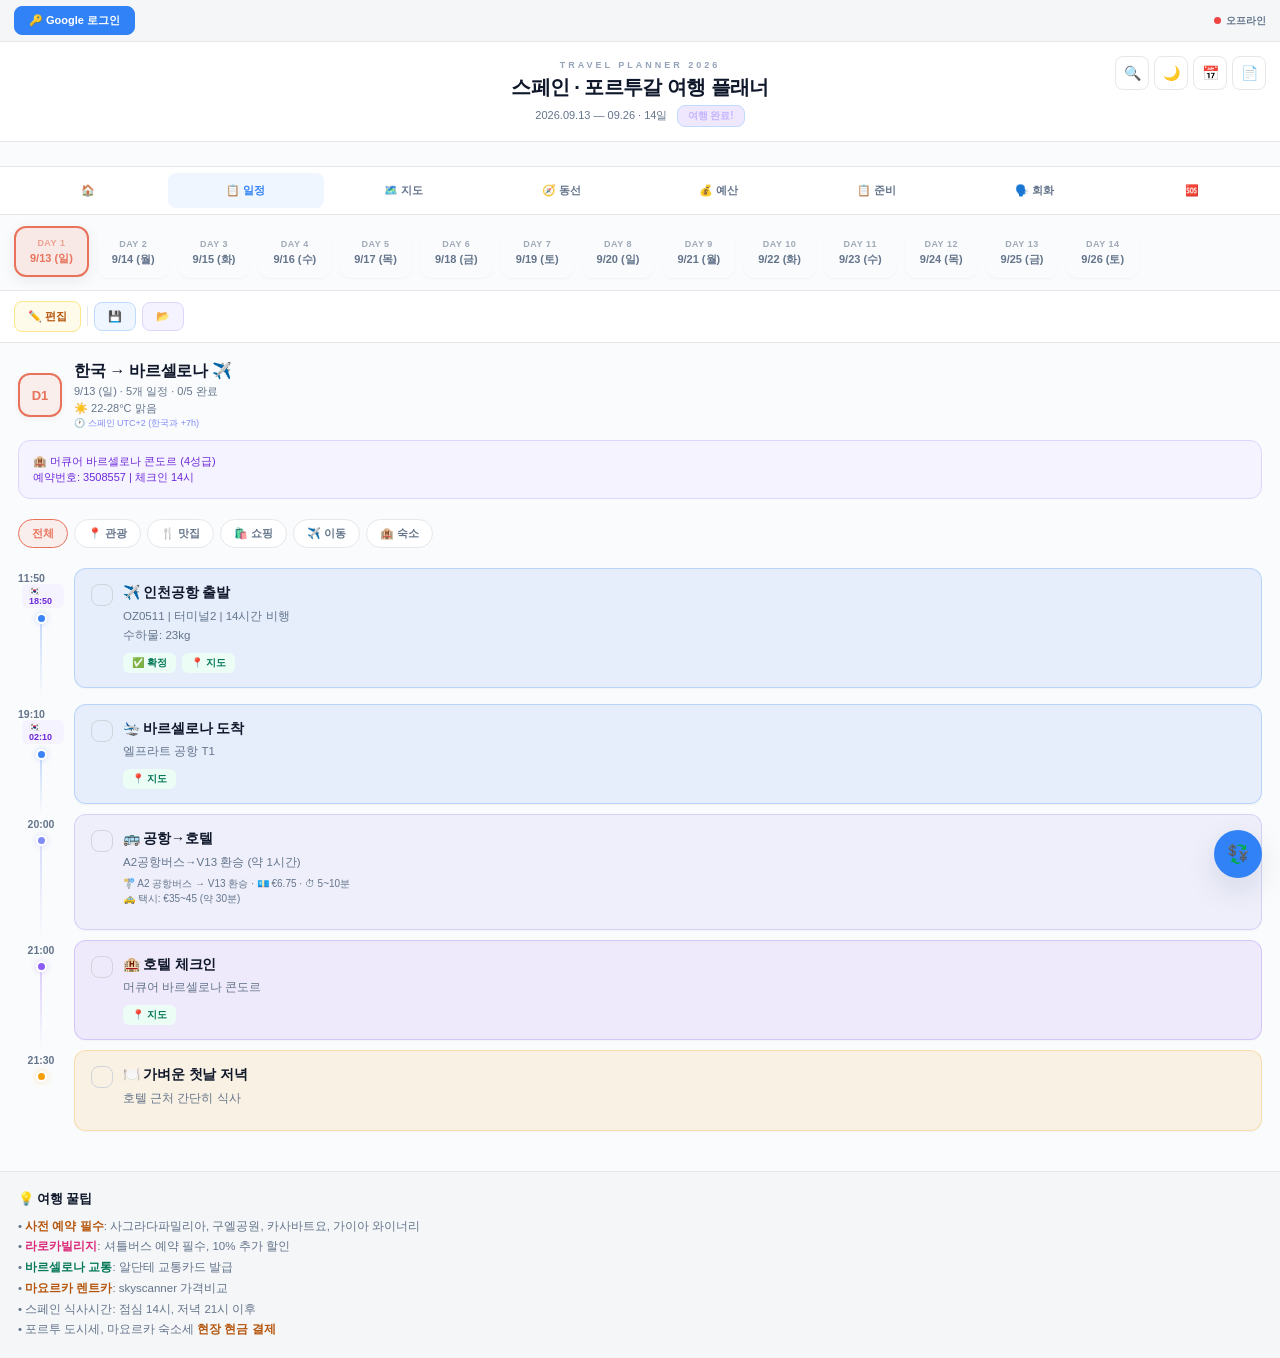
==== commit 18114be4: "feat: Triple/Wanderlog 스타일 모던 라이트 UI - 화이트 베이스 + Triple Blue(#3182F6) 단일 액센트 팔레트로 재설계 - Pretendard 서" ====
--- a/index.html
+++ b/index.html
@@ -31,7 +31,7 @@
   <div class="header-date">2026.09.13 — 09.26 · 14일 <span class="dday" id="ddayBadge"></span></div>
   <div class="header-actions">
     <button class="header-action-btn" onclick="openSearch()" title="검색">🔍</button>
-    <button class="header-action-btn" id="themeToggleBtn" onclick="toggleLightMode()" title="테마 전환">🌙</button>
+    <button class="header-action-btn" id="themeToggleBtn" onclick="toggleTheme()" title="테마 전환">🌙</button>
     <button class="header-action-btn" onclick="exportICS()" title="캘린더 내보내기">📅</button>
     <button class="header-action-btn" onclick="exportPDF()" title="PDF 내보내기">📄</button>
   </div>
--- a/style.css
+++ b/style.css
@@ -1,457 +1,623 @@
-  @import url('https://fonts.googleapis.com/css2?family=Noto+Sans+KR:wght@400;500;600;700;800&family=Playfair+Display:ital,wght@0,700;1,600&display=swap');
-
-  /* ══════ SPANISH THEME TOKENS ══════
-     테라코타 · 샤프론 · 부르고뉴 · 올리브 · 아이보리
-     — 지중해 테라스의 깊은 저녁 톤, 휘황찬란하지 않게. */
+  @import url('https://cdn.jsdelivr.net/gh/orioncactus/pretendard@v1.3.9/dist/web/static/pretendard.css');
+
+  /* ══════ MODERN TRAVEL TOKENS ══════
+     Triple/Wanderlog 류 — 화이트 베이스 + 단일 블루 액센트.
+     라이트 기본, .dark-mode 옵션. */
   :root{
-    --terra:#D96C4F;        /* 테라코타 — 안달루시아 지붕 */
-    --terra-soft:rgba(217,108,79,.14);
-    --terra-line:rgba(217,108,79,.28);
-    --saffron:#E8A838;      /* 샤프론 — 파에야, 오렌지 */
-    --saffron-soft:rgba(232,168,56,.12);
-    --saffron-line:rgba(232,168,56,.3);
-    --wine:#8B2635;         /* 리오하 와인 */
-    --wine-soft:rgba(139,38,53,.14);
-    --olive:#8B9B59;        /* 올리브 — 성공/확정 */
-    --olive-soft:rgba(139,155,89,.14);
-    --bg-0:#1a120b;         /* 짙은 커피 — 세비야 밤하늘 */
-    --bg-1:#221811;
-    --bg-2:#2d1f17;
-    --ivory:#f5e9d4;        /* 따뜻한 아이보리 본문 */
-    --cream:#e0d2b8;
-    --muted:#a89680;
-    --dim:#6e5e4a;
-    --faint:#4a3f32;
-    --surface:rgba(245,233,212,.025);
-    --surface-hi:rgba(245,233,212,.055);
-    --border:rgba(245,233,212,.08);
-    --border-hi:rgba(245,233,212,.16);
+    /* 페이지 / 표면 */
+    --bg-page:#fafbfc;
+    --bg-section:#f4f6f8;
+    --bg-card:#ffffff;
+    --bg-overlay:rgba(15,23,42,.5);
+
+    /* 텍스트 위계 */
+    --text-strong:#0f172a;   /* 제목 */
+    --text-base:#1e293b;     /* 본문 */
+    --text-muted:#64748b;    /* 보조 */
+    --text-dim:#94a3b8;      /* 캡션 */
+    --text-faint:#cbd5e1;    /* 매우 흐림 */
+
+    /* 라인 */
+    --border:#e5e7eb;
+    --border-strong:#d1d5db;
+    --border-faint:#f1f5f9;
+
+    /* 주 액센트 — Triple Blue */
+    --primary:#3182F6;
+    --primary-strong:#1D4ED8;
+    --primary-soft:#EFF6FF;
+    --primary-line:#BFDBFE;
+    --primary-text:#1E40AF;
+
+    /* 시멘틱 */
+    --success:#10B981;
+    --success-soft:#ECFDF5;
+    --success-line:#A7F3D0;
+    --success-text:#047857;
+
+    --warning:#F59E0B;
+    --warning-soft:#FFFBEB;
+    --warning-line:#FDE68A;
+    --warning-text:#B45309;
+
+    --danger:#EF4444;
+    --danger-soft:#FEF2F2;
+    --danger-line:#FECACA;
+    --danger-text:#B91C1C;
+
+    --info:#8B5CF6;
+    --info-soft:#F5F3FF;
+    --info-line:#DDD6FE;
+    --info-text:#6D28D9;
+
+    --coral:#FB7185;
+    --coral-soft:#FFF1F2;
+    --coral-line:#FECDD3;
+
+    /* 그림자 */
+    --shadow-xs:0 1px 2px rgba(15,23,42,.04);
+    --shadow-sm:0 2px 6px rgba(15,23,42,.05);
+    --shadow-md:0 4px 14px rgba(15,23,42,.07);
+    --shadow-lg:0 12px 32px rgba(15,23,42,.1);
+
+    /* 모서리 */
+    --r-sm:8px;
+    --r-md:12px;
+    --r-lg:16px;
+    --r-xl:20px;
   }
 
+  /* 다크 모드 — 같은 토큰 override */
+  body.dark-mode{
+    --bg-page:#0f172a;
+    --bg-section:#1e293b;
+    --bg-card:#1e293b;
+    --bg-overlay:rgba(0,0,0,.6);
+
+    --text-strong:#f8fafc;
+    --text-base:#e2e8f0;
+    --text-muted:#94a3b8;
+    --text-dim:#64748b;
+    --text-faint:#475569;
+
+    --border:rgba(255,255,255,.08);
+    --border-strong:rgba(255,255,255,.16);
+    --border-faint:rgba(255,255,255,.04);
+
+    --primary:#60A5FA;
+    --primary-strong:#3B82F6;
+    --primary-soft:rgba(96,165,250,.1);
+    --primary-line:rgba(96,165,250,.3);
+    --primary-text:#93C5FD;
+
+    --success-soft:rgba(16,185,129,.1);
+    --success-line:rgba(16,185,129,.3);
+    --success-text:#34D399;
+
+    --warning-soft:rgba(245,158,11,.1);
+    --warning-line:rgba(245,158,11,.3);
+    --warning-text:#FBBF24;
+
+    --danger-soft:rgba(239,68,68,.1);
+    --danger-line:rgba(239,68,68,.3);
+    --danger-text:#F87171;
+
+    --info-soft:rgba(139,92,246,.1);
+    --info-line:rgba(139,92,246,.3);
+    --info-text:#C4B5FD;
+
+    --coral-soft:rgba(251,113,133,.1);
+    --coral-line:rgba(251,113,133,.3);
+
+    --shadow-xs:0 1px 2px rgba(0,0,0,.2);
+    --shadow-sm:0 2px 6px rgba(0,0,0,.25);
+    --shadow-md:0 4px 14px rgba(0,0,0,.3);
+    --shadow-lg:0 12px 32px rgba(0,0,0,.4);
+  }
+
   *{margin:0;padding:0;box-sizing:border-box;-webkit-tap-highlight-color:transparent}
-  body{font-family:'Noto Sans KR',-apple-system,sans-serif;background:var(--bg-0);color:var(--ivory);min-height:100vh;-webkit-font-smoothing:antialiased;overflow-x:hidden;position:relative}
-  /* 아주 은은한 아줄레주 패턴 — 거의 보이지 않을 정도로 subtle */
-  body::before{content:'';position:fixed;inset:0;pointer-events:none;z-index:0;opacity:.04;background-image:radial-gradient(circle at 25% 25%,var(--terra) 0,transparent 1.5px),radial-gradient(circle at 75% 75%,var(--saffron) 0,transparent 1.5px);background-size:32px 32px}
-  body>*{position:relative;z-index:1}
-
-  /* ══════ HEADER — 테라코타 워시 ══════ */
-  .header{background:linear-gradient(135deg,rgba(217,108,79,.1),rgba(139,38,53,.06) 55%,rgba(232,168,56,.08));border-bottom:1px solid var(--border);padding:16px 20px 12px;text-align:center;position:sticky;top:0;z-index:100;backdrop-filter:blur(16px) saturate(140%);-webkit-backdrop-filter:blur(16px) saturate(140%)}
-  .header-sub{font-size:9px;letter-spacing:4px;color:var(--dim);text-transform:uppercase;margin-bottom:3px}
-  .header-title{font-family:'Playfair Display','Noto Sans KR',serif;font-size:19px;font-weight:700;letter-spacing:-.3px;font-style:italic;background:linear-gradient(120deg,var(--terra),var(--saffron));-webkit-background-clip:text;-webkit-text-fill-color:transparent;background-clip:text}
-  .header-date{font-size:10px;color:var(--dim);margin-top:4px}
-  .dday{display:inline-block;background:var(--saffron-soft);border:1px solid var(--saffron-line);color:var(--saffron);font-size:10px;font-weight:700;padding:2px 10px;border-radius:8px;margin-left:6px;animation:ddayPulse 4s ease infinite}
-  @keyframes ddayPulse{0%,100%{box-shadow:0 0 0 0 rgba(232,168,56,.25)}50%{box-shadow:0 0 10px 1px rgba(232,168,56,.12)}}
-  .edit-mode-bar{display:none;background:var(--saffron-soft);border-top:1px solid var(--saffron-line);padding:6px 18px;text-align:center;font-size:11px;color:var(--saffron);font-weight:600;backdrop-filter:blur(12px)}.edit-mode-bar.visible{display:block}
+  body{font-family:'Pretendard','Noto Sans KR',-apple-system,BlinkMacSystemFont,sans-serif;background:var(--bg-page);color:var(--text-base);min-height:100vh;-webkit-font-smoothing:antialiased;overflow-x:hidden;font-feature-settings:'tnum';transition:background .2s,color .2s}
+
+  /* ══════ HEADER ══════ */
+  .header{background:var(--bg-card);border-bottom:1px solid var(--border);padding:18px 20px 14px;text-align:center;position:sticky;top:0;z-index:100}
+  .header-sub{font-size:9px;letter-spacing:3px;color:var(--text-dim);text-transform:uppercase;margin-bottom:4px;font-weight:600}
+  .header-title{font-size:20px;font-weight:800;letter-spacing:-.6px;color:var(--text-strong)}
+  .header-date{font-size:11px;color:var(--text-muted);margin-top:4px;font-weight:500}
+  .dday{display:inline-block;background:var(--primary-soft);border:1px solid var(--primary-line);color:var(--primary-text);font-size:10px;font-weight:700;padding:3px 10px;border-radius:8px;margin-left:6px}
+  body.dark-mode .dday{color:var(--primary)}
+  .edit-mode-bar{display:none;background:var(--warning-soft);border-top:1px solid var(--warning-line);padding:6px 18px;text-align:center;font-size:11px;color:var(--warning-text);font-weight:600}
+  .edit-mode-bar.visible{display:block}
 
   /* ══════ VIEW TABS ══════ */
-  .view-tabs{display:flex;gap:2px;padding:6px 10px;border-bottom:1px solid var(--border);background:rgba(0,0,0,.18);backdrop-filter:blur(12px)}
-  .view-tab{flex:1;padding:8px 4px;text-align:center;font-size:10px;font-weight:700;color:var(--dim);cursor:pointer;border:none;border-radius:10px;transition:all .25s cubic-bezier(.4,0,.2,1);font-family:inherit;background:transparent;position:relative}
-  .view-tab.active{color:var(--terra);background:var(--terra-soft)}
-  .view-tab:hover{color:var(--muted);background:var(--surface)}
-  .view-tab::after{content:'';position:absolute;bottom:0;left:50%;width:0;height:2px;background:var(--terra);border-radius:1px;transition:all .25s;transform:translateX(-50%)}
-  .view-tab.active::after{width:60%}
+  .view-tabs{display:flex;gap:2px;padding:6px 10px;border-bottom:1px solid var(--border);background:var(--bg-card)}
+  .view-tab{flex:1;padding:10px 4px;text-align:center;font-size:11px;font-weight:700;color:var(--text-muted);cursor:pointer;border:none;border-radius:var(--r-sm);transition:all .18s;font-family:inherit;background:transparent;position:relative}
+  .view-tab.active{color:var(--primary);background:var(--primary-soft)}
+  .view-tab:hover{color:var(--text-base);background:var(--bg-section)}
+  .view-tab.active:hover{color:var(--primary);background:var(--primary-soft)}
 
   /* ══════ DAY SELECTOR ══════ */
-  .day-selector{display:flex;overflow-x:auto;gap:6px;padding:10px 14px;border-bottom:1px solid var(--border);scrollbar-width:none;background:rgba(0,0,0,.1)}.day-selector::-webkit-scrollbar{display:none}
-  .day-btn{flex-shrink:0;padding:8px 12px;border-radius:12px;border:1px solid var(--border);background:var(--surface);color:var(--muted);font-size:11px;font-weight:500;cursor:pointer;text-align:center;min-width:60px;transition:all .25s cubic-bezier(.4,0,.2,1);line-height:1.35;font-family:inherit;position:relative}
-  .day-btn.active{border-width:2px;font-weight:700;box-shadow:0 3px 12px rgba(0,0,0,.2);transform:translateY(-1px)}
-  .day-btn:hover{background:var(--surface-hi);transform:translateY(-1px)}
-  .day-btn .day-num{font-size:8px;opacity:.55;margin-bottom:2px;letter-spacing:.5px}
+  .day-selector{display:flex;overflow-x:auto;gap:8px;padding:12px 14px;border-bottom:1px solid var(--border);scrollbar-width:none;background:var(--bg-page)}
+  .day-selector::-webkit-scrollbar{display:none}
+  .day-btn{flex-shrink:0;padding:9px 14px;border-radius:var(--r-md);border:1px solid var(--border);background:var(--bg-card);color:var(--text-muted);font-size:11px;font-weight:600;cursor:pointer;text-align:center;min-width:64px;transition:all .18s;line-height:1.35;font-family:inherit;box-shadow:var(--shadow-xs)}
+  .day-btn.active{border-width:2px;font-weight:800;box-shadow:var(--shadow-md);transform:translateY(-1px)}
+  .day-btn:hover{border-color:var(--border-strong);transform:translateY(-1px);box-shadow:var(--shadow-sm)}
+  .day-btn .day-num{font-size:9px;opacity:.6;margin-bottom:2px;letter-spacing:.5px;font-weight:700}
 
   /* ══════ EDIT TOOLBAR ══════ */
-  .edit-toolbar{display:flex;align-items:center;gap:6px;padding:8px 14px;border-bottom:1px solid var(--border);flex-wrap:wrap;font-size:11px;background:rgba(0,0,0,.06)}
-  .toolbar-btn{padding:6px 12px;border-radius:10px;border:none;font-size:10px;font-weight:700;cursor:pointer;font-family:inherit;transition:all .2s}
-  .toolbar-btn:hover{transform:translateY(-1px);box-shadow:0 2px 8px rgba(0,0,0,.22)}
-  .btn-edit{background:var(--saffron-soft);color:var(--saffron);border:1px solid var(--saffron-line)}.btn-edit.active{background:rgba(232,168,56,.22)}
-  .btn-add{background:var(--olive-soft);color:var(--olive);border:1px solid rgba(139,155,89,.28)}
-  .btn-save{background:var(--terra-soft);color:var(--terra);border:1px solid var(--terra-line)}
-  .btn-import{background:rgba(139,38,53,.12);color:#c77184;border:1px solid rgba(139,38,53,.28)}
-  .btn-danger{background:rgba(200,60,60,.1);color:#e08070;border:1px solid rgba(200,60,60,.24)}
+  .edit-toolbar{display:flex;align-items:center;gap:6px;padding:10px 14px;border-bottom:1px solid var(--border);flex-wrap:wrap;font-size:11px;background:var(--bg-card)}
+  .toolbar-btn{padding:7px 13px;border-radius:var(--r-sm);border:1px solid var(--border);font-size:11px;font-weight:700;cursor:pointer;font-family:inherit;transition:all .15s;background:var(--bg-card);color:var(--text-base)}
+  .toolbar-btn:hover{transform:translateY(-1px);box-shadow:var(--shadow-sm);border-color:var(--border-strong)}
+  .btn-edit{background:var(--warning-soft);color:var(--warning-text);border-color:var(--warning-line)}
+  .btn-edit.active{background:var(--warning);color:#fff;border-color:var(--warning)}
+  .btn-add{background:var(--success-soft);color:var(--success-text);border-color:var(--success-line)}
+  .btn-save{background:var(--primary-soft);color:var(--primary-text);border-color:var(--primary-line)}
+  body.dark-mode .btn-save{color:var(--primary)}
+  .btn-import{background:var(--info-soft);color:var(--info-text);border-color:var(--info-line)}
+  body.dark-mode .btn-import{color:var(--info-text)}
+  .btn-danger{background:var(--danger-soft);color:var(--danger-text);border-color:var(--danger-line)}
   .toolbar-sep{width:1px;height:20px;background:var(--border)}
 
   /* ══════ DAY HEADER ══════ */
-  .day-header{padding:16px 18px 8px}
-  .day-header-top{display:flex;align-items:center;gap:12px;margin-bottom:8px}
-  .day-badge{width:40px;height:40px;border-radius:12px;display:flex;align-items:center;justify-content:center;font-size:12px;font-weight:800;box-shadow:0 3px 10px rgba(0,0,0,.2)}
-  .day-region{font-size:15px;font-weight:700;color:var(--ivory)}.day-date-sub{font-size:10px;color:var(--dim);margin-top:2px}
-  .day-weather{font-size:10px;color:var(--muted);margin-top:1px}
-  .hotel-box{padding:10px 14px;border-radius:12px;background:var(--wine-soft);border:1px solid rgba(139,38,53,.22);font-size:11px;color:#d99ba4;margin-bottom:10px;white-space:pre-line;line-height:1.5;cursor:pointer;transition:all .2s}.hotel-box:hover{background:rgba(139,38,53,.2);transform:translateY(-1px);box-shadow:0 3px 12px rgba(139,38,53,.12)}.edit-mode .hotel-box{border-color:var(--saffron-line)}
-  .day-budget{padding:8px 14px;border-radius:10px;background:var(--saffron-soft);border:1px solid rgba(232,168,56,.2);font-size:10px;color:var(--saffron);margin-bottom:10px;display:flex;justify-content:space-between;align-items:center}
+  .day-header{padding:18px 18px 10px}
+  .day-header-top{display:flex;align-items:center;gap:12px;margin-bottom:10px}
+  .day-badge{width:44px;height:44px;border-radius:var(--r-md);display:flex;align-items:center;justify-content:center;font-size:13px;font-weight:800;box-shadow:var(--shadow-sm);color:#fff}
+  .day-region{font-size:16px;font-weight:800;color:var(--text-strong);letter-spacing:-.3px}
+  .day-date-sub{font-size:11px;color:var(--text-muted);margin-top:2px;font-weight:500}
+  .day-weather{font-size:11px;color:var(--text-muted);margin-top:2px}
+  .hotel-box{padding:12px 14px;border-radius:var(--r-md);background:var(--info-soft);border:1px solid var(--info-line);font-size:11px;color:var(--info-text);margin-bottom:10px;white-space:pre-line;line-height:1.5;cursor:pointer;transition:all .18s;font-weight:500}
+  .hotel-box:hover{background:var(--info-soft);transform:translateY(-1px);box-shadow:var(--shadow-sm)}
+  .edit-mode .hotel-box{border-color:var(--warning-line)}
+  .day-budget{padding:10px 14px;border-radius:var(--r-md);background:var(--warning-soft);border:1px solid var(--warning-line);font-size:11px;color:var(--warning-text);margin-bottom:10px;display:flex;justify-content:space-between;align-items:center;font-weight:600}
 
   /* ══════ FILTERS ══════ */
-  .filters{display:flex;gap:5px;flex-wrap:wrap;margin-bottom:8px;padding:0 18px}
-  .filter-btn{padding:5px 12px;border-radius:10px;border:1px solid var(--border);background:transparent;color:var(--muted);font-size:10px;font-weight:600;cursor:pointer;font-family:inherit;transition:all .2s}
-  .filter-btn.active{font-weight:700}
-  .filter-btn:hover{background:var(--surface)}
+  .filters{display:flex;gap:6px;flex-wrap:wrap;margin-bottom:10px;padding:0 18px}
+  .filter-btn{padding:6px 13px;border-radius:999px;border:1px solid var(--border);background:var(--bg-card);color:var(--text-muted);font-size:11px;font-weight:600;cursor:pointer;font-family:inherit;transition:all .15s}
+  .filter-btn.active{font-weight:700;border-width:1.5px}
+  .filter-btn:hover{border-color:var(--border-strong);background:var(--bg-section)}
 
   /* ══════ TIMELINE ══════ */
   .timeline{padding:10px 18px 30px}
-  .timeline-item{display:flex;gap:8px;position:relative;animation:fadeSlideIn .4s ease both}
-  .timeline-item:nth-child(1){animation-delay:.05s}.timeline-item:nth-child(2){animation-delay:.1s}.timeline-item:nth-child(3){animation-delay:.15s}.timeline-item:nth-child(4){animation-delay:.2s}.timeline-item:nth-child(5){animation-delay:.25s}
-  @keyframes fadeSlideIn{from{opacity:0;transform:translateY(8px)}to{opacity:1;transform:translateY(0)}}
-  .timeline-left{display:flex;flex-direction:column;align-items:center;width:44px;flex-shrink:0;padding-top:2px}
-  .timeline-time{font-size:10px;font-weight:600;color:var(--muted);margin-bottom:4px;font-variant-numeric:tabular-nums}
-  .timeline-dot{width:10px;height:10px;border-radius:50%;flex-shrink:0;box-shadow:0 0 6px rgba(245,233,212,.18);transition:transform .2s}.timeline-item:hover .timeline-dot{transform:scale(1.3)}
-  .timeline-line{width:1.5px;flex:1;min-height:16px;background:linear-gradient(to bottom,var(--border-hi),transparent)}
-  .timeline-card{flex:1;border-radius:14px;padding:12px 14px;margin-bottom:8px;border-width:1px;border-style:solid;position:relative;transition:all .25s cubic-bezier(.4,0,.2,1);backdrop-filter:blur(10px);-webkit-backdrop-filter:blur(10px)}
-  .timeline-card:hover{transform:translateX(3px);box-shadow:0 4px 18px rgba(0,0,0,.18)}
-  .timeline-card.checked-item{opacity:.45;filter:grayscale(.3)}
-  .edit-mode .timeline-card{cursor:pointer}.edit-mode .timeline-card:hover{box-shadow:0 0 0 2px var(--saffron-line)}
-  .card-top{display:flex;align-items:flex-start;gap:8px}
-  .card-checkbox{width:20px;height:20px;border-radius:6px;border:1.5px solid var(--border-hi);background:transparent;cursor:pointer;flex-shrink:0;margin-top:1px;display:flex;align-items:center;justify-content:center;font-size:10px;transition:all .2s;color:transparent}
-  .card-checkbox:hover{border-color:var(--cream);background:var(--surface)}
-  .card-checkbox.checked{background:var(--olive-soft);border-color:var(--olive);color:var(--olive)}
+  .timeline-item{display:flex;gap:10px;position:relative;animation:fadeSlideIn .35s ease both}
+  .timeline-item:nth-child(1){animation-delay:.04s}.timeline-item:nth-child(2){animation-delay:.08s}.timeline-item:nth-child(3){animation-delay:.12s}.timeline-item:nth-child(4){animation-delay:.16s}.timeline-item:nth-child(5){animation-delay:.2s}
+  @keyframes fadeSlideIn{from{opacity:0;transform:translateY(6px)}to{opacity:1;transform:translateY(0)}}
+  .timeline-left{display:flex;flex-direction:column;align-items:center;width:46px;flex-shrink:0;padding-top:4px}
+  .timeline-time{font-size:10.5px;font-weight:700;color:var(--text-muted);margin-bottom:5px;font-variant-numeric:tabular-nums}
+  .timeline-dot{width:11px;height:11px;border-radius:50%;flex-shrink:0;border:2px solid var(--bg-card);box-shadow:0 0 0 1.5px currentColor;transition:transform .2s}
+  .timeline-item:hover .timeline-dot{transform:scale(1.25)}
+  .timeline-line{width:2px;flex:1;min-height:18px;background:var(--border);border-radius:1px}
+  .timeline-card{flex:1;border-radius:var(--r-md);padding:14px 16px;margin-bottom:10px;border:1px solid var(--border);background:var(--bg-card);position:relative;transition:all .2s;box-shadow:var(--shadow-xs)}
+  .timeline-card:hover{transform:translateY(-2px);box-shadow:var(--shadow-md);border-color:var(--border-strong)}
+  .timeline-card.checked-item{opacity:.5;background:var(--bg-section)}
+  .edit-mode .timeline-card{cursor:pointer}
+  .edit-mode .timeline-card:hover{box-shadow:0 0 0 2px var(--warning),var(--shadow-md)}
+  .card-top{display:flex;align-items:flex-start;gap:10px}
+  .card-checkbox{width:22px;height:22px;border-radius:var(--r-sm);border:1.5px solid var(--border-strong);background:transparent;cursor:pointer;flex-shrink:0;margin-top:1px;display:flex;align-items:center;justify-content:center;font-size:12px;transition:all .18s;color:transparent}
+  .card-checkbox:hover{border-color:var(--primary);background:var(--primary-soft)}
+  .card-checkbox.checked{background:var(--primary);border-color:var(--primary);color:#fff}
   .card-body{flex:1;min-width:0}
-  .card-title{font-size:13px;font-weight:700;color:var(--ivory);margin-bottom:3px;line-height:1.4}.checked-item .card-title{text-decoration:line-through;color:var(--dim)}
-  .card-desc{font-size:10.5px;color:var(--cream);line-height:1.7;white-space:pre-line}
-  .card-meta{display:flex;gap:6px;flex-wrap:wrap;margin-top:5px;align-items:center}
-  .card-warn{display:inline-block;background:rgba(200,60,60,.1);color:#e08070;font-size:9px;padding:3px 8px;border-radius:6px;font-weight:600}
-  .status-badge{display:inline-block;font-size:9px;padding:3px 8px;border-radius:6px;font-weight:600}
-  .status-confirmed{background:var(--olive-soft);color:#a5b775}
-  .status-pending{background:var(--saffron-soft);color:var(--saffron)}
-  .status-unbooked{background:rgba(200,60,60,.1);color:#e08070}
-  .status-cancelled{background:rgba(110,94,74,.18);color:var(--dim);text-decoration:line-through}
-  .confirmed{display:inline-block;background:var(--olive-soft);color:#a5b775;font-size:9px;padding:3px 8px;border-radius:6px;font-weight:600}
-  .card-cost{display:inline-block;background:var(--saffron-soft);color:var(--saffron);font-size:9px;padding:3px 8px;border-radius:6px;font-weight:600}
-  .card-link{display:inline-flex;align-items:center;gap:3px;background:var(--terra-soft);color:var(--terra);font-size:9px;padding:3px 8px;border-radius:6px;font-weight:600;text-decoration:none;cursor:pointer;transition:all .15s}.card-link:hover{background:rgba(217,108,79,.24);transform:translateY(-1px)}
-  .card-memo{margin-top:5px;padding:6px 10px;border-radius:8px;background:var(--surface);border:1px solid var(--border);font-size:10px;color:var(--muted);line-height:1.5;white-space:pre-line}
-  .card-gmaps{display:inline-flex;align-items:center;gap:3px;background:var(--olive-soft);color:#a5b775;font-size:9px;padding:3px 8px;border-radius:6px;font-weight:600;text-decoration:none;transition:all .15s}.card-gmaps:hover{background:rgba(139,155,89,.24);transform:translateY(-1px)}
-  .edit-indicator{position:absolute;top:6px;right:6px;width:18px;height:18px;border-radius:5px;background:var(--saffron-soft);display:none;align-items:center;justify-content:center;font-size:8px}.edit-mode .edit-indicator{display:flex}
-  .add-item-row{display:none;padding:8px 18px}.add-item-row.visible{display:block}
-  .add-item-btn{width:100%;padding:10px;border-radius:12px;border:1.5px dashed rgba(139,155,89,.28);background:rgba(139,155,89,.04);color:#a5b775;font-size:12px;font-weight:600;cursor:pointer;font-family:inherit;transition:all .2s}.add-item-btn:hover{background:rgba(139,155,89,.1);border-color:rgba(139,155,89,.5)}
+  .card-title{font-size:14px;font-weight:700;color:var(--text-strong);margin-bottom:4px;line-height:1.4;letter-spacing:-.2px}
+  .checked-item .card-title{text-decoration:line-through;color:var(--text-muted)}
+  .card-desc{font-size:11.5px;color:var(--text-muted);line-height:1.65;white-space:pre-line}
+  .card-meta{display:flex;gap:6px;flex-wrap:wrap;margin-top:8px;align-items:center}
+  .card-warn{display:inline-block;background:var(--danger-soft);color:var(--danger-text);font-size:10px;padding:3px 9px;border-radius:6px;font-weight:600}
+  .status-badge{display:inline-block;font-size:10px;padding:3px 9px;border-radius:6px;font-weight:700}
+  .status-confirmed{background:var(--success-soft);color:var(--success-text)}
+  .status-pending{background:var(--warning-soft);color:var(--warning-text)}
+  .status-unbooked{background:var(--danger-soft);color:var(--danger-text)}
+  .status-cancelled{background:var(--bg-section);color:var(--text-muted);text-decoration:line-through}
+  .confirmed{display:inline-block;background:var(--success-soft);color:var(--success-text);font-size:10px;padding:3px 9px;border-radius:6px;font-weight:700}
+  .card-cost{display:inline-block;background:var(--warning-soft);color:var(--warning-text);font-size:10px;padding:3px 9px;border-radius:6px;font-weight:700}
+  .card-link{display:inline-flex;align-items:center;gap:3px;background:var(--primary-soft);color:var(--primary-text);font-size:10px;padding:3px 9px;border-radius:6px;font-weight:700;text-decoration:none;cursor:pointer;transition:all .15s}
+  body.dark-mode .card-link{color:var(--primary)}
+  .card-link:hover{background:var(--primary);color:#fff;transform:translateY(-1px)}
+  .card-memo{margin-top:8px;padding:8px 12px;border-radius:var(--r-sm);background:var(--bg-section);border:1px solid var(--border);font-size:10.5px;color:var(--text-muted);line-height:1.55;white-space:pre-line}
+  .card-gmaps{display:inline-flex;align-items:center;gap:3px;background:var(--success-soft);color:var(--success-text);font-size:10px;padding:3px 9px;border-radius:6px;font-weight:700;text-decoration:none;transition:all .15s}
+  .card-gmaps:hover{background:var(--success);color:#fff;transform:translateY(-1px)}
+  .edit-indicator{position:absolute;top:8px;right:8px;width:20px;height:20px;border-radius:6px;background:var(--warning-soft);display:none;align-items:center;justify-content:center;font-size:9px;color:var(--warning-text)}
+  .edit-mode .edit-indicator{display:flex}
+  .add-item-row{display:none;padding:8px 18px}
+  .add-item-row.visible{display:block}
+  .add-item-btn{width:100%;padding:12px;border-radius:var(--r-md);border:1.5px dashed var(--success-line);background:var(--success-soft);color:var(--success-text);font-size:12px;font-weight:700;cursor:pointer;font-family:inherit;transition:all .18s}
+  .add-item-btn:hover{background:var(--success);color:#fff;border-color:var(--success);border-style:solid}
 
   /* ══════ CONFLICT WARNING ══════ */
-  .conflict-bar{padding:6px 18px;display:flex;flex-direction:column;gap:4px}
-  .conflict-warn{padding:6px 12px;border-radius:8px;background:var(--saffron-soft);border:1px solid var(--saffron-line);font-size:10px;color:var(--saffron);display:flex;align-items:center;gap:6px}
-  .conflict-icon{font-size:12px}
+  .conflict-bar{padding:8px 18px;display:flex;flex-direction:column;gap:5px}
+  .conflict-warn{padding:8px 13px;border-radius:var(--r-sm);background:var(--warning-soft);border:1px solid var(--warning-line);font-size:11px;color:var(--warning-text);display:flex;align-items:center;gap:6px;font-weight:600}
+  .conflict-icon{font-size:13px}
 
   /* ══════ SWIPE INDICATOR ══════ */
-  .swipe-indicator{position:fixed;top:50%;left:50%;transform:translate(-50%,-50%) scale(.8);z-index:250;padding:10px 24px;border-radius:14px;background:rgba(26,18,11,.92);border:1px solid var(--terra-line);color:var(--terra);font-size:14px;font-weight:800;pointer-events:none;opacity:0;transition:all .3s cubic-bezier(.4,0,.2,1);backdrop-filter:blur(14px)}
+  .swipe-indicator{position:fixed;top:50%;left:50%;transform:translate(-50%,-50%) scale(.85);z-index:250;padding:12px 26px;border-radius:var(--r-md);background:var(--bg-card);border:1px solid var(--border);color:var(--primary);font-size:14px;font-weight:800;pointer-events:none;opacity:0;transition:all .3s cubic-bezier(.4,0,.2,1);box-shadow:var(--shadow-lg)}
   .swipe-indicator.visible{opacity:1;transform:translate(-50%,-50%) scale(1)}
   .swipe-indicator.swipe-left{animation:swipeL .6s ease}
   .swipe-indicator.swipe-right{animation:swipeR .6s ease}
-  @keyframes swipeL{0%{transform:translate(-30%,-50%) scale(1);opacity:1}100%{transform:translate(-50%,-50%) scale(.8);opacity:0}}
-  @keyframes swipeR{0%{transform:translate(-70%,-50%) scale(1);opacity:1}100%{transform:translate(-50%,-50%) scale(.8);opacity:0}}
+  @keyframes swipeL{0%{transform:translate(-30%,-50%) scale(1);opacity:1}100%{transform:translate(-50%,-50%) scale(.85);opacity:0}}
+  @keyframes swipeR{0%{transform:translate(-70%,-50%) scale(1);opacity:1}100%{transform:translate(-50%,-50%) scale(.85);opacity:0}}
 
   /* ══════ MAP ══════ */
-  .map-container{display:none;height:calc(100vh - 220px);min-height:400px;position:relative}.map-container.visible{display:block}
+  .map-container{display:none;height:calc(100vh - 220px);min-height:400px;position:relative}
+  .map-container.visible{display:block}
   #map{width:100%;height:100%;z-index:1}
-  .map-controls{position:absolute;top:12px;left:12px;z-index:1000;display:flex;gap:6px}
-  .map-toggle{padding:7px 14px;border-radius:10px;border:1px solid var(--border-hi);background:rgba(26,18,11,.85);color:var(--cream);font-size:10px;font-weight:700;cursor:pointer;font-family:inherit;backdrop-filter:blur(12px);transition:all .2s}
-  .map-toggle.active{background:var(--terra-soft);color:var(--terra);border-color:var(--terra-line)}
-  .map-day-info{position:absolute;top:12px;right:12px;z-index:1000;background:rgba(26,18,11,.88);border:1px solid var(--border);border-radius:12px;padding:10px 14px;font-size:10px;color:var(--cream);backdrop-filter:blur(12px)}.map-day-info strong{color:var(--ivory);font-size:11px}
-  .map-legend{position:absolute;bottom:12px;left:12px;z-index:1000;background:rgba(26,18,11,.88);border:1px solid var(--border);border-radius:12px;padding:10px 14px;font-size:10px;color:var(--cream);backdrop-filter:blur(12px);max-width:200px}.map-legend-title{font-weight:700;color:var(--ivory);margin-bottom:4px;font-size:11px}.map-legend-item{display:flex;align-items:center;gap:6px;margin-bottom:3px}.map-legend-dot{width:8px;height:8px;border-radius:50%;flex-shrink:0}
+  .map-controls{position:absolute;top:14px;left:14px;z-index:1000;display:flex;gap:6px}
+  .map-toggle{padding:8px 14px;border-radius:var(--r-sm);border:1px solid var(--border);background:var(--bg-card);color:var(--text-base);font-size:11px;font-weight:700;cursor:pointer;font-family:inherit;box-shadow:var(--shadow-sm);transition:all .18s}
+  .map-toggle.active{background:var(--primary);color:#fff;border-color:var(--primary)}
+  .map-day-info{position:absolute;top:14px;right:14px;z-index:1000;background:var(--bg-card);border:1px solid var(--border);border-radius:var(--r-md);padding:10px 14px;font-size:11px;color:var(--text-muted);box-shadow:var(--shadow-md)}
+  .map-day-info strong{color:var(--text-strong);font-size:12px}
+  .map-legend{position:absolute;bottom:14px;left:14px;z-index:1000;background:var(--bg-card);border:1px solid var(--border);border-radius:var(--r-md);padding:10px 14px;font-size:11px;color:var(--text-muted);box-shadow:var(--shadow-md);max-width:200px}
+  .map-legend-title{font-weight:700;color:var(--text-strong);margin-bottom:5px;font-size:12px}
+  .map-legend-item{display:flex;align-items:center;gap:6px;margin-bottom:3px}
+  .map-legend-dot{width:9px;height:9px;border-radius:50%;flex-shrink:0;border:1px solid var(--bg-card);box-shadow:0 0 0 1px currentColor}
 
   /* ══════ ROUTE ══════ */
-  .route-container{display:none;padding:18px}.route-container.visible{display:block}
-  .route-section-title{font-size:15px;font-weight:800;color:var(--ivory);margin-bottom:14px;display:flex;align-items:center;justify-content:space-between}
-  .route-day-card{background:var(--surface);border:1px solid var(--border);border-radius:16px;padding:16px;margin-bottom:12px;cursor:pointer;transition:all .25s}
-  .route-day-card:hover{border-color:var(--border-hi);background:var(--surface-hi);transform:translateY(-2px);box-shadow:0 6px 20px rgba(0,0,0,.15)}
-  .route-day-header{display:flex;align-items:center;gap:10px;margin-bottom:10px}
-  .route-day-badge{width:32px;height:32px;border-radius:10px;display:flex;align-items:center;justify-content:center;font-size:10px;font-weight:800}
-  .route-day-title{font-size:13px;font-weight:700;color:var(--ivory)}.route-day-date{font-size:10px;color:var(--dim)}
-  .route-stops{display:flex;flex-direction:column;gap:3px}.route-stop{display:flex;align-items:center;gap:6px;padding:3px 0;font-size:10px;color:var(--cream)}
-  .route-stop-num{width:18px;height:18px;border-radius:6px;display:flex;align-items:center;justify-content:center;font-size:8px;font-weight:800;flex-shrink:0}.route-stop-name{flex:1;white-space:nowrap;overflow:hidden;text-overflow:ellipsis}.route-stop-time{font-size:9px;color:var(--muted);flex-shrink:0}
-  .route-connector{padding:0 0 0 7px;font-size:9px;color:var(--dim)}.route-connector-line{display:inline-block;width:1px;height:8px;background:var(--border-hi);margin-right:4px;vertical-align:middle}
-  .route-summary{display:flex;gap:12px;margin-top:10px;padding-top:10px;border-top:1px solid var(--border)}.route-stat{font-size:10px;color:var(--muted)}.route-stat strong{color:var(--cream)}
-  .optimize-bar{display:flex;align-items:center;gap:8px;margin-top:10px;padding:10px 12px;border-radius:10px;background:var(--terra-soft);border:1px solid var(--terra-line)}
-  .optimize-btn{padding:6px 14px;border-radius:8px;border:none;background:rgba(217,108,79,.22);color:var(--terra);font-size:10px;font-weight:700;cursor:pointer;font-family:inherit;white-space:nowrap;transition:all .2s}.optimize-btn:hover{background:rgba(217,108,79,.32);transform:translateY(-1px)}
-  .optimize-info{font-size:10px;color:var(--muted);flex:1}
+  .route-container{display:none;padding:18px}
+  .route-container.visible{display:block}
+  .route-section-title{font-size:17px;font-weight:800;color:var(--text-strong);margin-bottom:14px;display:flex;align-items:center;justify-content:space-between;letter-spacing:-.3px}
+  .route-day-card{background:var(--bg-card);border:1px solid var(--border);border-radius:var(--r-lg);padding:18px;margin-bottom:12px;cursor:pointer;transition:all .2s;box-shadow:var(--shadow-xs)}
+  .route-day-card:hover{border-color:var(--border-strong);transform:translateY(-2px);box-shadow:var(--shadow-md)}
+  .route-day-header{display:flex;align-items:center;gap:12px;margin-bottom:12px}
+  .route-day-badge{width:36px;height:36px;border-radius:var(--r-md);display:flex;align-items:center;justify-content:center;font-size:11px;font-weight:800;color:#fff}
+  .route-day-title{font-size:14px;font-weight:700;color:var(--text-strong);letter-spacing:-.2px}
+  .route-day-date{font-size:11px;color:var(--text-muted)}
+  .route-stops{display:flex;flex-direction:column;gap:3px}
+  .route-stop{display:flex;align-items:center;gap:8px;padding:4px 0;font-size:11px;color:var(--text-base)}
+  .route-stop-num{width:20px;height:20px;border-radius:6px;display:flex;align-items:center;justify-content:center;font-size:9px;font-weight:800;flex-shrink:0;color:#fff}
+  .route-stop-name{flex:1;white-space:nowrap;overflow:hidden;text-overflow:ellipsis}
+  .route-stop-time{font-size:10px;color:var(--text-muted);flex-shrink:0;font-variant-numeric:tabular-nums}
+  .route-connector{padding:0 0 0 8px;font-size:9px;color:var(--text-dim)}
+  .route-connector-line{display:inline-block;width:1px;height:8px;background:var(--border);margin-right:4px;vertical-align:middle}
+  .route-summary{display:flex;gap:14px;margin-top:12px;padding-top:12px;border-top:1px solid var(--border)}
+  .route-stat{font-size:11px;color:var(--text-muted)}
+  .route-stat strong{color:var(--text-strong)}
+  .optimize-bar{display:flex;align-items:center;gap:8px;margin-top:12px;padding:10px 14px;border-radius:var(--r-md);background:var(--primary-soft);border:1px solid var(--primary-line)}
+  .optimize-btn{padding:7px 14px;border-radius:var(--r-sm);border:none;background:var(--primary);color:#fff;font-size:11px;font-weight:700;cursor:pointer;font-family:inherit;white-space:nowrap;transition:all .15s}
+  .optimize-btn:hover{background:var(--primary-strong);transform:translateY(-1px);box-shadow:var(--shadow-sm)}
+  .optimize-info{font-size:11px;color:var(--primary-text);flex:1;font-weight:500}
+  body.dark-mode .optimize-info{color:var(--primary)}
 
   /* ══════ BUDGET ══════ */
-  .budget-container{display:none;padding:18px}.budget-container.visible{display:block}
-  .budget-title{font-size:16px;font-weight:800;color:var(--ivory);margin-bottom:14px}
-  .budget-total{padding:22px;border-radius:16px;background:linear-gradient(135deg,rgba(232,168,56,.08),rgba(217,108,79,.06));border:1px solid var(--saffron-line);margin-bottom:16px;text-align:center}
-  .budget-total-amount{font-family:'Playfair Display',serif;font-size:32px;font-weight:700;color:var(--saffron)}
-  .budget-total-label{font-size:11px;color:var(--muted);margin-top:4px}
-  .budget-cats{display:grid;grid-template-columns:1fr 1fr;gap:8px;margin-bottom:16px}
-  .budget-cat{padding:12px;border-radius:12px;background:var(--surface);border:1px solid var(--border);transition:all .2s}.budget-cat:hover{background:var(--surface-hi);transform:translateY(-1px)}
-  .budget-cat-label{font-size:10px;color:var(--muted)}.budget-cat-amount{font-size:16px;font-weight:700;color:var(--ivory);margin-top:3px}
-  .budget-day{padding:10px 14px;border-radius:12px;background:var(--surface);border:1px solid var(--border);margin-bottom:6px;display:flex;justify-content:space-between;align-items:center;transition:all .2s;cursor:pointer}.budget-day:hover{background:var(--surface-hi);transform:translateX(3px)}.budget-day-name{font-size:11px;color:var(--cream)}.budget-day-amount{font-size:12px;font-weight:700;color:var(--ivory)}
-  .budget-subview-tabs{display:flex;gap:6px;margin-bottom:14px}.budget-subview-tab{flex:1;padding:9px;border-radius:12px;border:1px solid var(--border);background:var(--surface);color:var(--muted);font-size:12px;font-weight:700;cursor:pointer;text-align:center;font-family:inherit;transition:all .2s}.budget-subview-tab.active{background:var(--saffron-soft);color:var(--saffron);border-color:var(--saffron-line)}
-  .expense-row{display:flex;align-items:center;gap:6px;padding:8px 12px;border-radius:10px;background:var(--surface);border:1px solid var(--border);margin-bottom:4px;font-size:11px;color:var(--cream);transition:all .15s}.expense-row:hover{background:var(--surface-hi)}.expense-desc{flex:1;color:var(--ivory);font-weight:600}.expense-amount{font-weight:700;color:var(--saffron)}.expense-cat{font-size:9px;color:var(--muted)}.expense-del{width:18px;height:18px;border-radius:6px;background:rgba(200,60,60,.1);border:1px solid rgba(200,60,60,.2);color:#e08070;font-size:9px;cursor:pointer;display:flex;align-items:center;justify-content:center;flex-shrink:0;transition:all .15s}.expense-del:hover{background:rgba(200,60,60,.2)}
-  .expense-add-row{display:flex;gap:4px;flex-wrap:wrap;margin-top:6px;margin-bottom:10px}
-  .expense-add-input{flex:1;min-width:60px;padding:7px 10px;border-radius:10px;background:var(--surface-hi);border:1px solid var(--border);color:var(--ivory);font-family:inherit;font-size:11px;outline:none;transition:all .15s}.expense-add-input:focus{border-color:var(--saffron-line)}
-  .expense-add-select{padding:7px;border-radius:10px;background:var(--surface-hi);border:1px solid var(--border);color:var(--ivory);font-family:inherit;font-size:10px;outline:none}
-  .expense-add-btn{padding:7px 14px;border-radius:10px;border:none;background:var(--olive-soft);color:#a5b775;font-size:11px;font-weight:700;cursor:pointer;font-family:inherit;transition:all .15s}.expense-add-btn:hover{background:rgba(139,155,89,.24)}
-  .budget-trend{margin-bottom:16px;padding:16px;border-radius:14px;background:var(--surface);border:1px solid var(--border)}
-  .budget-trend-title{font-size:11px;font-weight:700;color:var(--cream);margin-bottom:10px}
-  .budget-trend-chart{position:relative;height:120px;display:flex;align-items:flex-end;gap:3px;padding-bottom:18px}
-  .budget-trend-bar{flex:1;border-radius:4px 4px 0 0;min-width:0;position:relative;transition:height .4s cubic-bezier(.4,0,.2,1);cursor:pointer}
+  .budget-container{display:none;padding:18px}
+  .budget-container.visible{display:block}
+  .budget-title{font-size:17px;font-weight:800;color:var(--text-strong);margin-bottom:14px;letter-spacing:-.3px}
+  .budget-total{padding:24px;border-radius:var(--r-lg);background:linear-gradient(135deg,var(--primary-soft),var(--info-soft));border:1px solid var(--primary-line);margin-bottom:18px;text-align:center}
+  .budget-total-amount{font-size:34px;font-weight:800;color:var(--primary-text);letter-spacing:-1px}
+  body.dark-mode .budget-total-amount{color:var(--primary)}
+  .budget-total-label{font-size:12px;color:var(--text-muted);margin-top:5px;font-weight:500}
+  .budget-cats{display:grid;grid-template-columns:1fr 1fr;gap:10px;margin-bottom:16px}
+  .budget-cat{padding:14px;border-radius:var(--r-md);background:var(--bg-card);border:1px solid var(--border);box-shadow:var(--shadow-xs);transition:all .2s}
+  .budget-cat:hover{border-color:var(--border-strong);transform:translateY(-1px);box-shadow:var(--shadow-sm)}
+  .budget-cat-label{font-size:11px;color:var(--text-muted);font-weight:600}
+  .budget-cat-amount{font-size:18px;font-weight:800;color:var(--text-strong);margin-top:4px;letter-spacing:-.3px}
+  .budget-day{padding:12px 14px;border-radius:var(--r-md);background:var(--bg-card);border:1px solid var(--border);margin-bottom:6px;display:flex;justify-content:space-between;align-items:center;transition:all .18s;cursor:pointer}
+  .budget-day:hover{border-color:var(--border-strong);transform:translateX(3px);box-shadow:var(--shadow-sm)}
+  .budget-day-name{font-size:12px;color:var(--text-base);font-weight:500}
+  .budget-day-amount{font-size:13px;font-weight:700;color:var(--text-strong)}
+  .budget-subview-tabs{display:flex;gap:6px;margin-bottom:14px}
+  .budget-subview-tab{flex:1;padding:10px;border-radius:var(--r-md);border:1px solid var(--border);background:var(--bg-card);color:var(--text-muted);font-size:12px;font-weight:700;cursor:pointer;text-align:center;font-family:inherit;transition:all .18s}
+  .budget-subview-tab.active{background:var(--primary);color:#fff;border-color:var(--primary);box-shadow:var(--shadow-sm)}
+  .expense-row{display:flex;align-items:center;gap:8px;padding:10px 13px;border-radius:var(--r-sm);background:var(--bg-card);border:1px solid var(--border);margin-bottom:5px;font-size:12px;color:var(--text-muted);transition:all .15s}
+  .expense-row:hover{border-color:var(--border-strong)}
+  .expense-desc{flex:1;color:var(--text-strong);font-weight:600}
+  .expense-amount{font-weight:800;color:var(--warning-text)}
+  .expense-cat{font-size:10px;color:var(--text-dim)}
+  .expense-del{width:20px;height:20px;border-radius:6px;background:var(--danger-soft);border:1px solid var(--danger-line);color:var(--danger-text);font-size:10px;cursor:pointer;display:flex;align-items:center;justify-content:center;flex-shrink:0;transition:all .15s}
+  .expense-del:hover{background:var(--danger);color:#fff;border-color:var(--danger)}
+  .expense-add-row{display:flex;gap:5px;flex-wrap:wrap;margin-top:8px;margin-bottom:12px}
+  .expense-add-input{flex:1;min-width:60px;padding:9px 12px;border-radius:var(--r-sm);background:var(--bg-card);border:1px solid var(--border);color:var(--text-base);font-family:inherit;font-size:12px;outline:none;transition:all .15s}
+  .expense-add-input:focus{border-color:var(--primary);box-shadow:0 0 0 3px var(--primary-soft)}
+  .expense-add-select{padding:9px;border-radius:var(--r-sm);background:var(--bg-card);border:1px solid var(--border);color:var(--text-base);font-family:inherit;font-size:11px;outline:none}
+  .expense-add-btn{padding:9px 16px;border-radius:var(--r-sm);border:none;background:var(--success);color:#fff;font-size:12px;font-weight:700;cursor:pointer;font-family:inherit;transition:all .15s}
+  .expense-add-btn:hover{background:var(--success-text);transform:translateY(-1px);box-shadow:var(--shadow-sm)}
+  .budget-trend{margin-bottom:16px;padding:18px;border-radius:var(--r-lg);background:var(--bg-card);border:1px solid var(--border);box-shadow:var(--shadow-xs)}
+  .budget-trend-title{font-size:12px;font-weight:700;color:var(--text-strong);margin-bottom:12px}
+  .budget-trend-chart{position:relative;height:130px;display:flex;align-items:flex-end;gap:4px;padding-bottom:20px}
+  .budget-trend-bar{flex:1;border-radius:5px 5px 0 0;min-width:0;position:relative;transition:height .4s cubic-bezier(.4,0,.2,1);cursor:pointer}
   .budget-trend-bar:hover{opacity:.85}
-  .budget-trend-label{position:absolute;bottom:-16px;left:50%;transform:translateX(-50%);font-size:7px;color:var(--muted);white-space:nowrap}
-  .budget-trend-value{position:absolute;top:-14px;left:50%;transform:translateX(-50%);font-size:7px;color:var(--cream);white-space:nowrap}
-  .budget-over-warn{display:flex;align-items:center;gap:6px;padding:10px 14px;border-radius:10px;background:rgba(200,60,60,.08);border:1px solid rgba(200,60,60,.2);margin-bottom:12px;font-size:11px;color:#e08070;font-weight:600}
-  .budget-compare{display:flex;gap:6px;align-items:center;margin-bottom:4px;font-size:10px}.budget-compare-label{width:50px;color:var(--cream);text-align:right;flex-shrink:0}.budget-compare-bar{flex:1;height:14px;border-radius:5px;background:var(--surface);position:relative;overflow:hidden}.budget-compare-fill-plan{position:absolute;top:0;left:0;height:100%;border-radius:5px;background:rgba(232,168,56,.32);transition:width .5s}.budget-compare-fill-actual{position:absolute;top:0;left:0;height:100%;border-radius:5px;background:rgba(139,155,89,.5);transition:width .5s}.budget-compare-values{font-size:9px;color:var(--muted);width:120px;flex-shrink:0;text-align:right}
-  .travel-time-connector{display:flex;align-items:center;justify-content:center;padding:2px 0 2px 52px;font-size:9px;color:var(--muted);gap:4px;opacity:.85}.travel-time-connector .tt-icon{font-size:11px}.travel-time-connector .tt-text{background:var(--surface);padding:2px 10px;border-radius:6px;border:1px solid var(--border)}
+  .budget-trend-label{position:absolute;bottom:-17px;left:50%;transform:translateX(-50%);font-size:8px;color:var(--text-dim);white-space:nowrap;font-weight:600}
+  .budget-trend-value{position:absolute;top:-15px;left:50%;transform:translateX(-50%);font-size:8px;color:var(--text-muted);white-space:nowrap;font-weight:600}
+  .budget-over-warn{display:flex;align-items:center;gap:6px;padding:11px 14px;border-radius:var(--r-md);background:var(--danger-soft);border:1px solid var(--danger-line);margin-bottom:12px;font-size:11px;color:var(--danger-text);font-weight:600}
+  .budget-compare{display:flex;gap:6px;align-items:center;margin-bottom:5px;font-size:10px}
+  .budget-compare-label{width:50px;color:var(--text-muted);text-align:right;flex-shrink:0;font-weight:600}
+  .budget-compare-bar{flex:1;height:16px;border-radius:var(--r-sm);background:var(--bg-section);position:relative;overflow:hidden;border:1px solid var(--border)}
+  .budget-compare-fill-plan{position:absolute;top:0;left:0;height:100%;border-radius:var(--r-sm);background:var(--warning);opacity:.65;transition:width .5s}
+  .budget-compare-fill-actual{position:absolute;top:0;left:0;height:100%;border-radius:var(--r-sm);background:var(--success);opacity:.85;transition:width .5s}
+  .budget-compare-values{font-size:10px;color:var(--text-muted);width:120px;flex-shrink:0;text-align:right;font-weight:600}
+  .travel-time-connector{display:flex;align-items:center;justify-content:center;padding:3px 0 3px 56px;font-size:10px;color:var(--text-muted);gap:5px}
+  .travel-time-connector .tt-icon{font-size:12px}
+  .travel-time-connector .tt-text{background:var(--bg-section);padding:3px 11px;border-radius:6px;border:1px solid var(--border);font-weight:600}
 
   /* ══════ TAX REFUND ══════ */
-  .taxrefund-widget{margin-top:16px;padding:16px;border-radius:14px;background:linear-gradient(135deg,rgba(139,155,89,.06),rgba(232,168,56,.04));border:1px solid rgba(139,155,89,.18)}
-  .taxrefund-title{font-size:13px;font-weight:800;color:var(--ivory);margin-bottom:10px}
+  .taxrefund-widget{margin-top:16px;padding:18px;border-radius:var(--r-lg);background:linear-gradient(135deg,var(--success-soft),var(--primary-soft));border:1px solid var(--success-line)}
+  .taxrefund-title{font-size:14px;font-weight:800;color:var(--text-strong);margin-bottom:12px;letter-spacing:-.2px}
   .taxrefund-form{margin-bottom:4px}
-  .taxrefund-row{display:flex;justify-content:space-between;padding:5px 0;font-size:11px;color:var(--cream);border-bottom:1px solid var(--border)}.taxrefund-row:last-child{border-bottom:none}
+  .taxrefund-row{display:flex;justify-content:space-between;padding:6px 0;font-size:12px;color:var(--text-muted);border-bottom:1px solid var(--border)}
+  .taxrefund-row:last-child{border-bottom:none}
 
   /* ══════ PACKING LIST ══════ */
-  .packing-section{margin-bottom:12px}.packing-section-title{font-size:11px;font-weight:700;color:var(--ivory);margin-bottom:6px;display:flex;align-items:center;gap:5px}
-  .packing-item{display:flex;align-items:center;gap:8px;padding:6px 10px;border-radius:10px;cursor:pointer;transition:all .15s;font-size:11px;color:var(--cream)}.packing-item:hover{background:var(--surface)}.packing-item.packed{color:var(--dim);text-decoration:line-through}
-  .packing-check{width:18px;height:18px;border-radius:5px;border:1.5px solid var(--border-hi);display:flex;align-items:center;justify-content:center;font-size:9px;flex-shrink:0;transition:all .2s;color:transparent}.packing-check.checked{background:var(--olive-soft);border-color:var(--olive);color:var(--olive)}
-  .packing-item-text{flex:1}.packing-del{width:16px;height:16px;border-radius:5px;background:rgba(200,60,60,.08);border:1px solid rgba(200,60,60,.18);color:#e08070;font-size:8px;cursor:pointer;display:flex;align-items:center;justify-content:center;flex-shrink:0;opacity:0;transition:opacity .15s}.packing-item:hover .packing-del{opacity:1}
-  .packing-add-row{display:flex;gap:4px;margin-top:6px}
-  .packing-add-input{flex:1;padding:7px 10px;border-radius:10px;background:var(--surface-hi);border:1px solid var(--border);color:var(--ivory);font-family:inherit;font-size:11px;outline:none}.packing-add-input:focus{border-color:rgba(139,155,89,.4)}
-  .packing-add-cat{padding:7px;border-radius:10px;background:var(--surface-hi);border:1px solid var(--border);color:var(--ivory);font-family:inherit;font-size:10px;outline:none}
-  .packing-add-btn{padding:7px 14px;border-radius:10px;border:none;background:var(--olive-soft);color:#a5b775;font-size:11px;font-weight:700;cursor:pointer;font-family:inherit;transition:all .15s}.packing-add-btn:hover{background:rgba(139,155,89,.24)}
+  .packing-section{margin-bottom:14px}
+  .packing-section-title{font-size:12px;font-weight:700;color:var(--text-strong);margin-bottom:6px;display:flex;align-items:center;gap:6px}
+  .packing-item{display:flex;align-items:center;gap:9px;padding:8px 12px;border-radius:var(--r-sm);cursor:pointer;transition:all .15s;font-size:12px;color:var(--text-base)}
+  .packing-item:hover{background:var(--bg-section)}
+  .packing-item.packed{color:var(--text-dim);text-decoration:line-through}
+  .packing-check{width:20px;height:20px;border-radius:6px;border:1.5px solid var(--border-strong);display:flex;align-items:center;justify-content:center;font-size:11px;flex-shrink:0;transition:all .18s;color:transparent}
+  .packing-check.checked{background:var(--primary);border-color:var(--primary);color:#fff}
+  .packing-item-text{flex:1}
+  .packing-del{width:18px;height:18px;border-radius:5px;background:var(--danger-soft);border:1px solid var(--danger-line);color:var(--danger-text);font-size:9px;cursor:pointer;display:flex;align-items:center;justify-content:center;flex-shrink:0;opacity:0;transition:opacity .15s}
+  .packing-item:hover .packing-del{opacity:1}
+  .packing-add-row{display:flex;gap:5px;margin-top:8px}
+  .packing-add-input{flex:1;padding:9px 12px;border-radius:var(--r-sm);background:var(--bg-card);border:1px solid var(--border);color:var(--text-base);font-family:inherit;font-size:12px;outline:none}
+  .packing-add-input:focus{border-color:var(--primary);box-shadow:0 0 0 3px var(--primary-soft)}
+  .packing-add-cat{padding:9px;border-radius:var(--r-sm);background:var(--bg-card);border:1px solid var(--border);color:var(--text-base);font-family:inherit;font-size:11px;outline:none}
+  .packing-add-btn{padding:9px 16px;border-radius:var(--r-sm);border:none;background:var(--success);color:#fff;font-size:12px;font-weight:700;cursor:pointer;font-family:inherit;transition:all .15s}
+  .packing-add-btn:hover{background:var(--success-text);transform:translateY(-1px);box-shadow:var(--shadow-sm)}
 
   /* ══════ CURRENCY WIDGET ══════ */
-  .currency-widget{position:fixed;bottom:20px;right:16px;z-index:150;background:rgba(26,18,11,.94);border:1px solid var(--border-hi);border-radius:16px;padding:14px;backdrop-filter:blur(14px);width:180px;display:none;box-shadow:0 10px 32px rgba(0,0,0,.5)}
-  .currency-widget.visible{display:block;animation:fadeSlideIn .3s ease}
-  .currency-toggle{position:fixed;bottom:20px;right:16px;z-index:149;width:44px;height:44px;border-radius:50%;background:var(--terra-soft);border:1px solid var(--terra-line);color:var(--terra);font-size:16px;cursor:pointer;display:flex;align-items:center;justify-content:center;box-shadow:0 4px 18px rgba(0,0,0,.32);transition:all .2s}
-  .currency-toggle:hover{transform:scale(1.08);box-shadow:0 6px 22px rgba(217,108,79,.2)}
-  .currency-title{font-size:11px;font-weight:700;color:var(--ivory);margin-bottom:8px;display:flex;justify-content:space-between;align-items:center}
-  .currency-close{background:none;border:none;color:var(--muted);cursor:pointer;font-size:14px}
-  .currency-row{display:flex;gap:6px;align-items:center;margin-bottom:6px}
-  .currency-input{flex:1;padding:7px 10px;border-radius:10px;background:var(--surface-hi);border:1px solid var(--border);color:var(--ivory);font-family:inherit;font-size:12px;outline:none;width:60px;transition:all .15s}.currency-input:focus{border-color:var(--saffron-line)}
-  .currency-label{font-size:10px;color:var(--muted);width:30px;text-align:center}
-  .currency-rate{font-size:9px;color:var(--dim);text-align:center;margin-top:4px}
+  .currency-widget{position:fixed;bottom:22px;right:18px;z-index:150;background:var(--bg-card);border:1px solid var(--border);border-radius:var(--r-lg);padding:16px;width:200px;display:none;box-shadow:var(--shadow-lg)}
+  .currency-widget.visible{display:block;animation:fadeSlideIn .25s ease}
+  .currency-toggle{position:fixed;bottom:22px;right:18px;z-index:149;width:48px;height:48px;border-radius:50%;background:var(--primary);border:none;color:#fff;font-size:18px;cursor:pointer;display:flex;align-items:center;justify-content:center;box-shadow:var(--shadow-lg);transition:all .2s}
+  .currency-toggle:hover{transform:scale(1.06);background:var(--primary-strong)}
+  .currency-title{font-size:12px;font-weight:700;color:var(--text-strong);margin-bottom:10px;display:flex;justify-content:space-between;align-items:center}
+  .currency-close{background:none;border:none;color:var(--text-muted);cursor:pointer;font-size:14px}
+  .currency-row{display:flex;gap:6px;align-items:center;margin-bottom:8px}
+  .currency-input{flex:1;padding:9px 12px;border-radius:var(--r-sm);background:var(--bg-page);border:1px solid var(--border);color:var(--text-strong);font-family:inherit;font-size:13px;outline:none;width:60px;font-weight:600;transition:all .15s}
+  .currency-input:focus{border-color:var(--primary);box-shadow:0 0 0 3px var(--primary-soft)}
+  .currency-label{font-size:11px;color:var(--text-muted);width:32px;text-align:center;font-weight:700}
+  .currency-rate{font-size:10px;color:var(--text-dim);text-align:center;margin-top:6px;font-weight:500}
 
   /* ══════ MODALS ══════ */
-  .modal-overlay{display:none;position:fixed;inset:0;background:rgba(0,0,0,.6);z-index:200;backdrop-filter:blur(6px);align-items:flex-end;justify-content:center}.modal-overlay.visible{display:flex}
-  .modal{background:linear-gradient(180deg,var(--bg-2) 0%,var(--bg-1) 100%);border:1px solid var(--border-hi);border-radius:22px 22px 0 0;padding:22px 20px 36px;width:100%;max-width:600px;max-height:90vh;overflow-y:auto;box-shadow:0 -6px 32px rgba(0,0,0,.5)}
-  .modal-title{font-family:'Playfair Display',serif;font-style:italic;font-size:17px;font-weight:700;color:var(--ivory);margin-bottom:16px;display:flex;align-items:center;justify-content:space-between}
-  .modal-close{width:28px;height:28px;border-radius:8px;background:var(--surface-hi);border:none;color:var(--cream);font-size:14px;cursor:pointer;display:flex;align-items:center;justify-content:center;transition:all .15s}.modal-close:hover{background:rgba(245,233,212,.1)}
-  .field-group{margin-bottom:10px}.field-label{font-size:10px;font-weight:700;color:var(--muted);text-transform:uppercase;letter-spacing:.5px;margin-bottom:4px}
-  .field-input,.field-textarea,.field-select{width:100%;background:var(--surface-hi);border:1px solid var(--border);border-radius:11px;color:var(--ivory);font-family:inherit;font-size:12px;padding:9px 12px;outline:none;transition:all .2s}
-  .field-input:focus,.field-textarea:focus,.field-select:focus{border-color:var(--saffron-line)}
-  .field-textarea{resize:vertical;min-height:60px;line-height:1.5}.field-select option{background:var(--bg-1)}
-  .field-row{display:flex;gap:8px}.field-row .field-group{flex:1}
-  .modal-actions{display:flex;gap:8px;margin-top:18px}
-  .modal-btn{flex:1;padding:11px;border-radius:12px;border:none;font-size:12px;font-weight:700;cursor:pointer;font-family:inherit;transition:all .2s}
-  .modal-btn:hover{transform:translateY(-1px)}
-  .modal-btn-save{background:linear-gradient(135deg,var(--terra),var(--saffron));color:#fff;box-shadow:0 3px 12px rgba(217,108,79,.22)}.modal-btn-save:hover{box-shadow:0 5px 18px rgba(217,108,79,.3)}
-  .modal-btn-cancel{background:var(--surface-hi);color:var(--cream)}
-  .modal-btn-delete{background:rgba(200,60,60,.1);color:#e08070;border:1px solid rgba(200,60,60,.22)}
-  .checkbox-row{display:flex;gap:8px;align-items:center}.checkbox-row input{width:16px;height:16px;accent-color:var(--saffron)}.checkbox-row label{font-size:11px;color:var(--cream)}
+  .modal-overlay{display:none;position:fixed;inset:0;background:var(--bg-overlay);z-index:200;backdrop-filter:blur(4px);align-items:flex-end;justify-content:center}
+  .modal-overlay.visible{display:flex}
+  .modal{background:var(--bg-card);border:1px solid var(--border);border-radius:var(--r-xl) var(--r-xl) 0 0;padding:24px 22px 36px;width:100%;max-width:600px;max-height:90vh;overflow-y:auto;box-shadow:0 -8px 40px rgba(15,23,42,.15)}
+  .modal-title{font-size:18px;font-weight:800;color:var(--text-strong);margin-bottom:18px;display:flex;align-items:center;justify-content:space-between;letter-spacing:-.4px}
+  .modal-close{width:30px;height:30px;border-radius:var(--r-sm);background:var(--bg-section);border:none;color:var(--text-muted);font-size:14px;cursor:pointer;display:flex;align-items:center;justify-content:center;transition:all .15s}
+  .modal-close:hover{background:var(--border);color:var(--text-strong)}
+  .field-group{margin-bottom:12px}
+  .field-label{font-size:11px;font-weight:700;color:var(--text-muted);text-transform:uppercase;letter-spacing:.4px;margin-bottom:5px}
+  .field-input,.field-textarea,.field-select{width:100%;background:var(--bg-card);border:1px solid var(--border);border-radius:var(--r-sm);color:var(--text-strong);font-family:inherit;font-size:13px;padding:10px 13px;outline:none;transition:all .15s}
+  .field-input:focus,.field-textarea:focus,.field-select:focus{border-color:var(--primary);box-shadow:0 0 0 3px var(--primary-soft)}
+  .field-textarea{resize:vertical;min-height:64px;line-height:1.5}
+  .field-select option{background:var(--bg-card);color:var(--text-strong)}
+  .field-row{display:flex;gap:8px}
+  .field-row .field-group{flex:1}
+  .modal-actions{display:flex;gap:8px;margin-top:20px}
+  .modal-btn{flex:1;padding:12px;border-radius:var(--r-md);border:none;font-size:13px;font-weight:700;cursor:pointer;font-family:inherit;transition:all .18s}
+  .modal-btn:hover{transform:translateY(-1px);box-shadow:var(--shadow-md)}
+  .modal-btn-save{background:var(--primary);color:#fff}
+  .modal-btn-save:hover{background:var(--primary-strong)}
+  .modal-btn-cancel{background:var(--bg-section);color:var(--text-base);border:1px solid var(--border)}
+  .modal-btn-delete{background:var(--danger-soft);color:var(--danger-text);border:1px solid var(--danger-line)}
+  .checkbox-row{display:flex;gap:8px;align-items:center}
+  .checkbox-row input{width:16px;height:16px;accent-color:var(--primary)}
+  .checkbox-row label{font-size:12px;color:var(--text-base)}
 
   /* ══════ TIPS ══════ */
-  .tips{padding:16px 18px;border-top:1px solid var(--border);background:rgba(0,0,0,.1)}
-  .tips-title{font-size:12px;font-weight:700;color:var(--ivory);margin-bottom:6px}
-  .tips-body{font-size:10.5px;color:var(--cream);line-height:1.8}
-  .tips-body .hl-y{color:var(--saffron)}.tips-body .hl-p{color:#c77184}.tips-body .hl-g{color:#a5b775}.tips-body .hl-o{color:var(--terra)}.tips-body .hl-b{color:#7fa8c7}
+  .tips{padding:18px;border-top:1px solid var(--border);background:var(--bg-section)}
+  .tips-title{font-size:13px;font-weight:800;color:var(--text-strong);margin-bottom:8px;letter-spacing:-.2px}
+  .tips-body{font-size:11.5px;color:var(--text-muted);line-height:1.8}
+  .tips-body .hl-y{color:var(--warning-text);font-weight:600}
+  .tips-body .hl-p{color:#DB2777;font-weight:600}
+  .tips-body .hl-g{color:var(--success-text);font-weight:600}
+  .tips-body .hl-o{color:var(--warning-text);font-weight:600}
+  .tips-body .hl-b{color:var(--primary-text);font-weight:600}
+  body.dark-mode .tips-body .hl-b{color:var(--primary)}
 
   /* ══════ TOAST ══════ */
-  .toast{position:fixed;bottom:30px;left:50%;transform:translateX(-50%) translateY(20px);background:rgba(26,18,11,.94);border:1px solid var(--border-hi);color:var(--ivory);padding:10px 20px;border-radius:14px;font-size:11px;font-weight:600;opacity:0;transition:all .35s cubic-bezier(.4,0,.2,1);z-index:300;white-space:nowrap;pointer-events:none;backdrop-filter:blur(14px);box-shadow:0 6px 24px rgba(0,0,0,.4)}
+  .toast{position:fixed;bottom:32px;left:50%;transform:translateX(-50%) translateY(20px);background:var(--text-strong);border:none;color:var(--bg-card);padding:12px 22px;border-radius:var(--r-md);font-size:12px;font-weight:600;opacity:0;transition:all .3s cubic-bezier(.4,0,.2,1);z-index:300;white-space:nowrap;pointer-events:none;box-shadow:var(--shadow-lg)}
   .toast.show{opacity:1;transform:translateX(-50%) translateY(0)}
   .safe-bottom{height:env(safe-area-inset-bottom,20px)}
 
   /* ══════ MAP MARKERS ══════ */
-  .custom-marker{display:flex;align-items:center;justify-content:center;width:28px;height:28px;border-radius:50%;font-size:11px;font-weight:800;color:#fff;border:2px solid rgba(245,233,212,.9);box-shadow:0 3px 10px rgba(0,0,0,.45);transition:transform .2s}.custom-marker:hover{transform:scale(1.2)}
+  .custom-marker{display:flex;align-items:center;justify-content:center;width:30px;height:30px;border-radius:50%;font-size:12px;font-weight:800;color:#fff;border:2.5px solid #fff;box-shadow:0 3px 10px rgba(15,23,42,.3);transition:transform .2s}
+  .custom-marker:hover{transform:scale(1.18)}
 
   /* ══════ LEAFLET POPUP ══════ */
-  .leaflet-popup-content-wrapper{background:rgba(26,18,11,.94)!important;color:var(--ivory)!important;border-radius:14px!important;border:1px solid var(--border-hi)!important;box-shadow:0 6px 24px rgba(0,0,0,.5)!important;backdrop-filter:blur(10px)!important}
-  .leaflet-popup-tip{background:rgba(26,18,11,.94)!important}
-  .leaflet-popup-content{margin:10px 14px!important;font-family:'Noto Sans KR',sans-serif!important;font-size:11px!important;line-height:1.4!important}
-  .leaflet-popup-content strong{color:var(--ivory);font-size:12px}
-  .leaflet-popup-content .popup-type{font-size:9px;color:var(--muted);margin-top:1px}
-  .leaflet-popup-content .popup-time{color:var(--saffron);font-weight:600}
+  .leaflet-popup-content-wrapper{background:var(--bg-card)!important;color:var(--text-base)!important;border-radius:var(--r-md)!important;border:1px solid var(--border)!important;box-shadow:var(--shadow-lg)!important}
+  .leaflet-popup-tip{background:var(--bg-card)!important}
+  .leaflet-popup-content{margin:11px 14px!important;font-family:'Pretendard','Noto Sans KR',sans-serif!important;font-size:12px!important;line-height:1.45!important}
+  .leaflet-popup-content strong{color:var(--text-strong);font-size:13px;font-weight:700}
+  .leaflet-popup-content .popup-type{font-size:10px;color:var(--text-muted);margin-top:2px}
+  .leaflet-popup-content .popup-time{color:var(--primary);font-weight:700}
   #importInput{display:none}
 
   /* ══════ AUTH / SYNC ══════ */
-  .auth-bar{display:flex;align-items:center;justify-content:center;gap:8px;padding:5px 14px;background:rgba(0,0,0,.2);border-bottom:1px solid var(--border);font-size:10px;backdrop-filter:blur(8px)}
-  .auth-btn{padding:5px 14px;border-radius:8px;border:none;font-size:10px;font-weight:700;cursor:pointer;font-family:inherit;transition:all .15s}.auth-btn:hover{transform:translateY(-1px)}
-  .auth-btn-login{background:var(--terra-soft);color:var(--terra);border:1px solid var(--terra-line)}
-  .auth-btn-logout{background:rgba(200,60,60,.1);color:#e08070;border:1px solid rgba(200,60,60,.2);font-size:9px;padding:3px 8px}
-  .auth-user{display:flex;align-items:center;gap:5px;color:var(--cream);font-size:10px}
-  .auth-avatar{width:20px;height:20px;border-radius:50%;border:1.5px solid var(--border-hi)}
-  .sync-status{display:flex;align-items:center;gap:4px;font-size:9px;color:var(--muted);margin-left:auto}
-  .sync-dot{width:6px;height:6px;border-radius:50%}
-  .sync-dot.online{background:var(--olive);box-shadow:0 0 6px rgba(139,155,89,.5)}
-  .sync-dot.offline{background:#c85b4a}
-  .sync-dot.syncing{background:var(--saffron);animation:pulse 1s infinite}
-  @keyframes pulse{0%,100%{opacity:1}50%{opacity:.4}}
-  .presence-bar{display:none;align-items:center;gap:5px;padding:3px 14px;background:rgba(139,155,89,.05);border-bottom:1px solid rgba(139,155,89,.12);font-size:9px;color:#a5b775}
+  .auth-bar{display:flex;align-items:center;justify-content:center;gap:8px;padding:6px 14px;background:var(--bg-section);border-bottom:1px solid var(--border);font-size:11px}
+  .auth-btn{padding:6px 14px;border-radius:var(--r-sm);border:1px solid var(--border);font-size:11px;font-weight:700;cursor:pointer;font-family:inherit;transition:all .15s;background:var(--bg-card);color:var(--text-base)}
+  .auth-btn:hover{transform:translateY(-1px);box-shadow:var(--shadow-sm)}
+  .auth-btn-login{background:var(--primary);color:#fff;border-color:var(--primary)}
+  .auth-btn-login:hover{background:var(--primary-strong)}
+  .auth-btn-logout{background:var(--bg-card);color:var(--text-muted);border:1px solid var(--border);font-size:10px;padding:4px 10px}
+  .auth-user{display:flex;align-items:center;gap:6px;color:var(--text-base);font-size:11px;font-weight:500}
+  .auth-avatar{width:22px;height:22px;border-radius:50%;border:1.5px solid var(--border)}
+  .sync-status{display:flex;align-items:center;gap:5px;font-size:10px;color:var(--text-muted);margin-left:auto;font-weight:600}
+  .sync-dot{width:7px;height:7px;border-radius:50%}
+  .sync-dot.online{background:var(--success);box-shadow:0 0 0 2px var(--success-soft)}
+  .sync-dot.offline{background:var(--danger)}
+  .sync-dot.syncing{background:var(--warning);animation:pulse 1s infinite}
+  @keyframes pulse{0%,100%{opacity:1}50%{opacity:.45}}
+  .presence-bar{display:none;align-items:center;gap:6px;padding:4px 14px;background:var(--success-soft);border-bottom:1px solid var(--success-line);font-size:10px;color:var(--success-text)}
   .presence-bar.visible{display:flex}
-  .presence-avatar{width:16px;height:16px;border-radius:50%;border:1.5px solid var(--olive)}
-  .presence-dot{width:5px;height:5px;border-radius:50%;background:var(--olive);animation:pulse 1.5s infinite}
+  .presence-avatar{width:18px;height:18px;border-radius:50%;border:1.5px solid var(--success)}
+  .presence-dot{width:6px;height:6px;border-radius:50%;background:var(--success);animation:pulse 1.5s infinite}
 
   /* ══════ WEATHER BAR ══════ */
-  .weather-bar{display:flex;gap:10px;padding:10px 18px;overflow-x:auto;border-bottom:1px solid var(--border);scrollbar-width:none;background:rgba(0,0,0,.06)}.weather-bar::-webkit-scrollbar{display:none}
-  .weather-card{flex-shrink:0;padding:10px 14px;border-radius:12px;background:var(--surface);border:1px solid var(--border);text-align:center;min-width:100px;transition:all .2s}
-  .weather-card:hover{background:var(--surface-hi);transform:translateY(-1px)}
-  .weather-city{font-size:10px;font-weight:700;color:var(--ivory)}
-  .weather-icon{font-size:22px;margin:3px 0}
-  .weather-temp{font-size:10px;color:var(--saffron);font-weight:600}
-  .weather-desc{font-size:9px;color:var(--muted)}
+  .weather-bar{display:flex;gap:10px;padding:12px 18px;overflow-x:auto;border-bottom:1px solid var(--border);scrollbar-width:none;background:var(--bg-page)}
+  .weather-bar::-webkit-scrollbar{display:none}
+  .weather-card{flex-shrink:0;padding:12px 16px;border-radius:var(--r-md);background:var(--bg-card);border:1px solid var(--border);text-align:center;min-width:104px;transition:all .18s;box-shadow:var(--shadow-xs)}
+  .weather-card:hover{border-color:var(--border-strong);transform:translateY(-1px);box-shadow:var(--shadow-sm)}
+  .weather-city{font-size:11px;font-weight:700;color:var(--text-strong)}
+  .weather-icon{font-size:24px;margin:4px 0}
+  .weather-temp{font-size:11px;color:var(--primary);font-weight:700}
+  body.dark-mode .weather-temp{color:var(--primary)}
+  .weather-desc{font-size:10px;color:var(--text-muted)}
 
   /* ══════ HEADER ACTIONS ══════ */
-  .header-actions{display:flex;gap:4px;position:absolute;right:14px;top:14px}
-  .header-action-btn{width:32px;height:32px;border-radius:10px;border:1px solid var(--border);background:var(--surface);color:var(--cream);font-size:14px;cursor:pointer;display:flex;align-items:center;justify-content:center;transition:all .2s}
-  .header-action-btn:hover{background:var(--surface-hi);color:var(--ivory);transform:translateY(-1px);box-shadow:0 2px 8px rgba(0,0,0,.25)}
+  .header-actions{display:flex;gap:5px;position:absolute;right:14px;top:14px}
+  .header-action-btn{width:34px;height:34px;border-radius:var(--r-sm);border:1px solid var(--border);background:var(--bg-card);color:var(--text-muted);font-size:14px;cursor:pointer;display:flex;align-items:center;justify-content:center;transition:all .18s}
+  .header-action-btn:hover{background:var(--bg-section);color:var(--text-strong);border-color:var(--border-strong);transform:translateY(-1px);box-shadow:var(--shadow-sm)}
 
   /* ══════ SEARCH OVERLAY ══════ */
-  .search-overlay{display:none;position:fixed;inset:0;z-index:250;background:rgba(26,18,11,.95);backdrop-filter:blur(14px);padding:20px;flex-direction:column}
-  .search-overlay.visible{display:flex;animation:fadeSlideIn .3s ease}
-  .search-header{display:flex;gap:8px;align-items:center;margin-bottom:16px}
-  .search-input{flex:1;padding:12px 16px;border-radius:14px;background:var(--surface-hi);border:1px solid var(--border-hi);color:var(--ivory);font-family:inherit;font-size:14px;outline:none;transition:all .2s}.search-input:focus{border-color:var(--saffron-line)}
-  .search-close{width:38px;height:38px;border-radius:12px;background:var(--surface-hi);border:none;color:var(--cream);font-size:16px;cursor:pointer;transition:all .15s}.search-close:hover{background:rgba(245,233,212,.1)}
+  .search-overlay{display:none;position:fixed;inset:0;z-index:250;background:var(--bg-page);padding:22px;flex-direction:column}
+  .search-overlay.visible{display:flex;animation:fadeSlideIn .25s ease}
+  .search-header{display:flex;gap:10px;align-items:center;margin-bottom:18px}
+  .search-input{flex:1;padding:14px 18px;border-radius:var(--r-md);background:var(--bg-card);border:1px solid var(--border);color:var(--text-strong);font-family:inherit;font-size:14px;outline:none;transition:all .15s;box-shadow:var(--shadow-sm)}
+  .search-input:focus{border-color:var(--primary);box-shadow:0 0 0 4px var(--primary-soft)}
+  .search-close{width:42px;height:42px;border-radius:var(--r-md);background:var(--bg-card);border:1px solid var(--border);color:var(--text-muted);font-size:16px;cursor:pointer;transition:all .15s}
+  .search-close:hover{background:var(--bg-section)}
   .search-results{flex:1;overflow-y:auto}
-  .search-result{padding:12px 14px;border-radius:12px;background:var(--surface);border:1px solid var(--border);margin-bottom:6px;cursor:pointer;transition:all .2s}
-  .search-result:hover{background:var(--surface-hi);transform:translateX(3px)}
-  .search-result-day{font-size:9px;color:var(--saffron);font-weight:700;margin-bottom:2px}
-  .search-result-title{font-size:12px;font-weight:700;color:var(--ivory)}
-  .search-result-desc{font-size:10px;color:var(--muted);margin-top:2px;white-space:nowrap;overflow:hidden;text-overflow:ellipsis}
-  .search-empty{text-align:center;padding:40px;color:var(--dim);font-size:12px}
+  .search-result{padding:14px;border-radius:var(--r-md);background:var(--bg-card);border:1px solid var(--border);margin-bottom:8px;cursor:pointer;transition:all .18s;box-shadow:var(--shadow-xs)}
+  .search-result:hover{border-color:var(--primary);transform:translateX(3px);box-shadow:var(--shadow-sm)}
+  .search-result-day{font-size:10px;color:var(--primary);font-weight:800;margin-bottom:3px;letter-spacing:.3px}
+  .search-result-title{font-size:13px;font-weight:700;color:var(--text-strong)}
+  .search-result-desc{font-size:11px;color:var(--text-muted);margin-top:3px;white-space:nowrap;overflow:hidden;text-overflow:ellipsis}
+  .search-empty{text-align:center;padding:50px;color:var(--text-dim);font-size:13px}
 
   /* ══════ CONTEXT MENU ══════ */
-  .ctx-menu{display:none;position:fixed;z-index:260;background:rgba(26,18,11,.94);border:1px solid var(--border-hi);border-radius:14px;padding:6px;min-width:180px;box-shadow:0 10px 32px rgba(0,0,0,.5);backdrop-filter:blur(14px)}
-  .ctx-menu.visible{display:block;animation:fadeSlideIn .2s ease}
-  .ctx-menu-item{padding:8px 12px;border-radius:10px;font-size:11px;color:var(--ivory);cursor:pointer;display:flex;align-items:center;gap:6px;transition:all .15s}.ctx-menu-item:hover{background:var(--surface-hi)}
-  .ctx-menu-sep{height:1px;background:var(--border);margin:4px 0}
-  .ctx-menu-days{max-height:180px;overflow-y:auto;margin:4px 0;scrollbar-width:thin}
-  .ctx-menu-days::-webkit-scrollbar{width:4px}.ctx-menu-days::-webkit-scrollbar-thumb{background:var(--border-hi);border-radius:2px}
-  .ctx-menu-day{padding:6px 12px;border-radius:8px;font-size:10px;color:var(--cream);cursor:pointer;transition:all .15s}.ctx-menu-day:hover{background:var(--surface-hi);color:var(--ivory)}
+  .ctx-menu{display:none;position:fixed;z-index:260;background:var(--bg-card);border:1px solid var(--border);border-radius:var(--r-md);padding:6px;min-width:184px;box-shadow:var(--shadow-lg)}
+  .ctx-menu.visible{display:block;animation:fadeSlideIn .18s ease}
+  .ctx-menu-item{padding:9px 13px;border-radius:var(--r-sm);font-size:12px;color:var(--text-base);cursor:pointer;display:flex;align-items:center;gap:7px;transition:all .12s;font-weight:500}
+  .ctx-menu-item:hover{background:var(--bg-section);color:var(--text-strong)}
+  .ctx-menu-sep{height:1px;background:var(--border);margin:5px 0}
+  .ctx-menu-days{max-height:184px;overflow-y:auto;margin:4px 0}
+  .ctx-menu-days::-webkit-scrollbar{width:5px}
+  .ctx-menu-days::-webkit-scrollbar-thumb{background:var(--border-strong);border-radius:3px}
+  .ctx-menu-day{padding:7px 13px;border-radius:6px;font-size:11px;color:var(--text-muted);cursor:pointer;transition:all .12s}
+  .ctx-menu-day:hover{background:var(--bg-section);color:var(--text-strong)}
 
   /* ══════ PLACE SEARCH ══════ */
   .place-search-wrap{position:relative;margin-bottom:10px}
-  .place-search-icon{position:absolute;left:10px;top:50%;transform:translateY(-50%);font-size:12px;z-index:1}
-  .place-search-input{width:100%;padding:9px 12px 9px 32px;border-radius:11px;background:var(--saffron-soft);border:1px solid var(--saffron-line);color:var(--ivory);font-family:inherit;font-size:12px;outline:none;transition:all .2s}
-  .place-search-input:focus{border-color:rgba(232,168,56,.5)}
-  .place-results{position:absolute;top:100%;left:0;right:0;background:rgba(26,18,11,.96);border:1px solid var(--border-hi);border-radius:12px;margin-top:4px;z-index:10;display:none;max-height:200px;overflow-y:auto;box-shadow:0 10px 26px rgba(0,0,0,.45);backdrop-filter:blur(10px)}
+  .place-search-icon{position:absolute;left:12px;top:50%;transform:translateY(-50%);font-size:13px;z-index:1}
+  .place-search-input{width:100%;padding:10px 13px 10px 34px;border-radius:var(--r-sm);background:var(--bg-card);border:1px solid var(--border);color:var(--text-strong);font-family:inherit;font-size:13px;outline:none;transition:all .15s}
+  .place-search-input:focus{border-color:var(--primary);box-shadow:0 0 0 3px var(--primary-soft)}
+  .place-results{position:absolute;top:100%;left:0;right:0;background:var(--bg-card);border:1px solid var(--border);border-radius:var(--r-md);margin-top:5px;z-index:10;display:none;max-height:220px;overflow-y:auto;box-shadow:var(--shadow-lg)}
   .place-results.visible{display:block}
-  .place-result-item{padding:9px 14px;cursor:pointer;font-size:11px;color:var(--ivory);border-bottom:1px solid var(--border);transition:all .15s}
-  .place-result-item:hover{background:var(--surface-hi)}
+  .place-result-item{padding:11px 14px;cursor:pointer;font-size:12px;color:var(--text-strong);border-bottom:1px solid var(--border-faint);transition:all .12s}
+  .place-result-item:hover{background:var(--bg-section)}
   .place-result-item:last-child{border-bottom:none}
-  .place-result-sub{font-size:9px;color:var(--muted);margin-top:2px}
+  .place-result-sub{font-size:10px;color:var(--text-muted);margin-top:2px}
 
   /* ══════ BUDGET CHART ══════ */
-  .budget-chart{margin-bottom:16px;padding:16px;border-radius:14px;background:var(--surface);border:1px solid var(--border)}
-  .budget-chart-title{font-size:11px;font-weight:700;color:var(--cream);margin-bottom:10px}
-  .budget-bar-row{display:flex;align-items:center;gap:8px;margin-bottom:6px}
-  .budget-bar-label{font-size:10px;color:var(--cream);width:40px;text-align:right;flex-shrink:0}
-  .budget-bar-track{flex:1;height:20px;background:var(--surface-hi);border-radius:8px;overflow:hidden;position:relative}
-  .budget-bar-fill{height:100%;border-radius:8px;transition:width .6s cubic-bezier(.4,0,.2,1);display:flex;align-items:center;justify-content:flex-end;padding-right:6px;font-size:9px;font-weight:700;color:#fff;min-width:0}
-  .budget-bar-spot{background:linear-gradient(90deg,rgba(139,155,89,.4),var(--olive))}
-  .budget-bar-food{background:linear-gradient(90deg,rgba(232,168,56,.4),var(--saffron))}
-  .budget-bar-shopping{background:linear-gradient(90deg,rgba(139,38,53,.4),var(--wine))}
-  .budget-bar-flight{background:linear-gradient(90deg,rgba(127,168,199,.4),#7fa8c7)}
-  .budget-bar-hotel{background:linear-gradient(90deg,rgba(199,113,132,.4),#c77184)}
-  .budget-bar-move{background:linear-gradient(90deg,rgba(168,150,128,.4),var(--muted))}
-  .budget-bar-etc{background:linear-gradient(90deg,rgba(110,94,74,.4),var(--dim))}
+  .budget-chart{margin-bottom:16px;padding:18px;border-radius:var(--r-lg);background:var(--bg-card);border:1px solid var(--border);box-shadow:var(--shadow-xs)}
+  .budget-chart-title{font-size:12px;font-weight:700;color:var(--text-strong);margin-bottom:12px}
+  .budget-bar-row{display:flex;align-items:center;gap:9px;margin-bottom:7px}
+  .budget-bar-label{font-size:11px;color:var(--text-muted);width:46px;text-align:right;flex-shrink:0;font-weight:600}
+  .budget-bar-track{flex:1;height:22px;background:var(--bg-section);border-radius:var(--r-sm);overflow:hidden;position:relative}
+  .budget-bar-fill{height:100%;border-radius:var(--r-sm);transition:width .6s cubic-bezier(.4,0,.2,1);display:flex;align-items:center;justify-content:flex-end;padding-right:8px;font-size:10px;font-weight:800;color:#fff;min-width:0}
+  .budget-bar-spot{background:#10B981}
+  .budget-bar-food{background:#F59E0B}
+  .budget-bar-shopping{background:#EC4899}
+  .budget-bar-flight{background:#3B82F6}
+  .budget-bar-hotel{background:#8B5CF6}
+  .budget-bar-move{background:#6366F1}
+  .budget-bar-etc{background:#6B7280}
 
   /* ══════ PREP VIEW ══════ */
-  .prep-container{display:none;padding:18px}.prep-container.visible{display:block}
-  .prep-title{font-size:16px;font-weight:800;color:var(--ivory);margin-bottom:14px}
-  .prep-section{margin-bottom:16px}.prep-section-title{font-size:12px;font-weight:700;color:var(--ivory);margin-bottom:8px;display:flex;align-items:center;gap:6px}
-  .prep-card{padding:11px 14px;border-radius:12px;background:var(--surface);border:1px solid var(--border);margin-bottom:6px;font-size:11px;color:var(--cream);cursor:pointer;transition:all .2s}
-  .prep-card:hover{background:var(--surface-hi);transform:translateX(3px)}
-  .prep-card-title{font-weight:700;color:var(--ivory);margin-bottom:2px}.prep-card-meta{font-size:9px;color:var(--muted)}
-  .prep-warn{border-color:rgba(200,60,60,.22);background:rgba(200,60,60,.04)}
-  .prep-ok{border-color:rgba(139,155,89,.22);background:rgba(139,155,89,.04)}
+  .prep-container{display:none;padding:18px}
+  .prep-container.visible{display:block}
+  .prep-title{font-size:17px;font-weight:800;color:var(--text-strong);margin-bottom:14px;letter-spacing:-.3px}
+  .prep-section{margin-bottom:18px}
+  .prep-section-title{font-size:13px;font-weight:700;color:var(--text-strong);margin-bottom:9px;display:flex;align-items:center;gap:6px}
+  .prep-card{padding:12px 15px;border-radius:var(--r-md);background:var(--bg-card);border:1px solid var(--border);margin-bottom:7px;font-size:12px;color:var(--text-muted);cursor:pointer;transition:all .18s;box-shadow:var(--shadow-xs)}
+  .prep-card:hover{border-color:var(--border-strong);transform:translateX(3px);box-shadow:var(--shadow-sm)}
+  .prep-card-title{font-weight:700;color:var(--text-strong);margin-bottom:3px;font-size:13px}
+  .prep-card-meta{font-size:10px;color:var(--text-dim);font-weight:500}
+  .prep-warn{border-color:var(--danger-line);background:var(--danger-soft)}
+  .prep-ok{border-color:var(--success-line);background:var(--success-soft)}
 
   /* ══════ TRANSPORT BADGES ══════ */
-  .transport-badge{display:inline-block;padding:3px 10px;border-radius:8px;font-size:9px;font-weight:700;margin-right:4px;margin-bottom:3px}
-  .transport-badge-metro{background:rgba(127,168,199,.12);color:#7fa8c7}
-  .transport-badge-bus{background:var(--olive-soft);color:#a5b775}
-  .transport-badge-taxi{background:var(--saffron-soft);color:var(--saffron)}
-  .transport-badge-walk{background:rgba(199,113,132,.12);color:#c77184}
-  .transport-badge-car{background:var(--terra-soft);color:var(--terra)}
-  .transport-badge-train{background:rgba(165,183,117,.12);color:#a5b775}
-  .transport-badge-flight{background:rgba(127,168,199,.12);color:#7fa8c7}
-  .transport-badge-other{background:var(--surface-hi);color:var(--muted)}
+  .transport-badge{display:inline-block;padding:4px 11px;border-radius:6px;font-size:10px;font-weight:700;margin-right:5px;margin-bottom:4px}
+  .transport-badge-metro{background:#DBEAFE;color:#1E40AF}
+  .transport-badge-bus{background:#D1FAE5;color:#047857}
+  .transport-badge-taxi{background:#FEF3C7;color:#B45309}
+  .transport-badge-walk{background:#EDE9FE;color:#6D28D9}
+  .transport-badge-car{background:#FCE7F3;color:#BE185D}
+  .transport-badge-train{background:#E0E7FF;color:#4338CA}
+  .transport-badge-flight{background:#DBEAFE;color:#1E40AF}
+  .transport-badge-other{background:var(--bg-section);color:var(--text-muted)}
+  body.dark-mode .transport-badge-metro,body.dark-mode .transport-badge-flight{background:rgba(59,130,246,.15);color:#93C5FD}
+  body.dark-mode .transport-badge-bus{background:rgba(16,185,129,.15);color:#6EE7B7}
+  body.dark-mode .transport-badge-taxi{background:rgba(245,158,11,.15);color:#FCD34D}
+  body.dark-mode .transport-badge-walk{background:rgba(139,92,246,.15);color:#C4B5FD}
+  body.dark-mode .transport-badge-car{background:rgba(236,72,153,.15);color:#F9A8D4}
+  body.dark-mode .transport-badge-train{background:rgba(99,102,241,.15);color:#A5B4FC}
 
   /* ══════ DRAG & DROP ══════ */
-  .move-btns{display:flex;flex-direction:column;gap:2px;position:absolute;top:4px;right:46px}
-  .move-btn{width:18px;height:14px;border-radius:4px;background:var(--terra-soft);border:1px solid var(--terra-line);color:var(--terra);font-size:8px;cursor:pointer;display:flex;align-items:center;justify-content:center;line-height:1;transition:all .15s}
-  .move-btn:hover{background:rgba(217,108,79,.26)}
-  .drag-handle{display:none;align-items:center;justify-content:center;width:22px;color:var(--dim);font-size:14px;cursor:grab;flex-shrink:0;padding-top:2px;touch-action:none;user-select:none}
+  .move-btns{display:flex;flex-direction:column;gap:3px;position:absolute;top:6px;right:48px}
+  .move-btn{width:20px;height:16px;border-radius:5px;background:var(--primary-soft);border:1px solid var(--primary-line);color:var(--primary-text);font-size:9px;cursor:pointer;display:flex;align-items:center;justify-content:center;line-height:1;transition:all .15s;font-weight:700}
+  body.dark-mode .move-btn{color:var(--primary)}
+  .move-btn:hover{background:var(--primary);color:#fff;border-color:var(--primary)}
+  .drag-handle{display:none;align-items:center;justify-content:center;width:24px;color:var(--text-dim);font-size:15px;cursor:grab;flex-shrink:0;padding-top:2px;touch-action:none;user-select:none}
   .edit-mode .drag-handle{display:flex}
-  .timeline-item.dragging{opacity:.3;transition:none}
-  .timeline-item.drag-over-above .timeline-card{box-shadow:0 -3px 0 0 var(--saffron)}
-  .timeline-item.drag-over-below .timeline-card{box-shadow:0 3px 0 0 var(--saffron)}
-  .drag-ghost{position:fixed;z-index:999;pointer-events:none;opacity:.85;transform:scale(.95);border-radius:14px;box-shadow:0 10px 32px rgba(0,0,0,.5)}
-  @keyframes conflictFlash{0%{box-shadow:0 0 0 0 rgba(232,168,56,.5)}50%{box-shadow:0 0 10px 3px rgba(232,168,56,.35)}100%{box-shadow:0 0 0 0 rgba(232,168,56,0)}}
+  .timeline-item.dragging{opacity:.35;transition:none}
+  .timeline-item.drag-over-above .timeline-card{box-shadow:0 -3px 0 0 var(--primary)}
+  .timeline-item.drag-over-below .timeline-card{box-shadow:0 3px 0 0 var(--primary)}
+  .drag-ghost{position:fixed;z-index:999;pointer-events:none;opacity:.85;transform:scale(.95);border-radius:var(--r-md);box-shadow:var(--shadow-lg)}
+  @keyframes conflictFlash{0%{box-shadow:0 0 0 0 var(--warning)}50%{box-shadow:0 0 12px 3px rgba(245,158,11,.4)}100%{box-shadow:0 0 0 0 transparent}}
   .conflict-flash{animation:conflictFlash .6s ease 3}
 
   /* ══════ DASHBOARD ══════ */
-  .dash-grid{display:grid;grid-template-columns:1fr 1fr;gap:10px;margin-bottom:16px}
-  .dash-card{padding:16px;border-radius:16px;background:var(--surface);border:1px solid var(--border);text-align:center;transition:all .3s cubic-bezier(.4,0,.2,1);cursor:pointer}
-  .dash-card:hover{background:var(--surface-hi);transform:translateY(-2px);box-shadow:0 6px 20px rgba(0,0,0,.2)}
-  .dash-card-icon{font-size:26px;margin-bottom:6px}
-  .dash-card-value{font-family:'Playfair Display',serif;font-size:26px;font-weight:700;color:var(--ivory)}
-  .dash-card-label{font-size:10px;color:var(--muted);margin-top:3px}
+  .dash-grid{display:grid;grid-template-columns:1fr 1fr;gap:12px;margin-bottom:16px}
+  .dash-card{padding:18px;border-radius:var(--r-lg);background:var(--bg-card);border:1px solid var(--border);text-align:center;transition:all .25s;cursor:pointer;box-shadow:var(--shadow-xs)}
+  .dash-card:hover{border-color:var(--border-strong);transform:translateY(-2px);box-shadow:var(--shadow-md)}
+  .dash-card-icon{font-size:28px;margin-bottom:8px}
+  .dash-card-value{font-size:26px;font-weight:800;color:var(--text-strong);letter-spacing:-.6px}
+  .dash-card-label{font-size:11px;color:var(--text-muted);margin-top:4px;font-weight:600}
   .dash-card-full{grid-column:1/-1}
-  .dash-today{padding:16px;border-radius:16px;background:var(--saffron-soft);border:1px solid var(--saffron-line);margin-bottom:14px}
-  .dash-today-title{font-size:13px;font-weight:800;color:var(--saffron);margin-bottom:10px}
-  .dash-today-item{display:flex;gap:8px;align-items:flex-start;padding:7px 0;border-bottom:1px solid var(--border);font-size:11px;transition:all .15s}
+  .dash-today{padding:18px;border-radius:var(--r-lg);background:linear-gradient(135deg,var(--primary-soft),var(--info-soft));border:1px solid var(--primary-line);margin-bottom:14px}
+  .dash-today-title{font-size:14px;font-weight:800;color:var(--primary-text);margin-bottom:12px;letter-spacing:-.2px}
+  body.dark-mode .dash-today-title{color:var(--primary)}
+  .dash-today-item{display:flex;gap:10px;align-items:flex-start;padding:8px 0;border-bottom:1px solid var(--border);font-size:12px;transition:all .12s}
   .dash-today-item:last-child{border-bottom:none}
-  .dash-today-item:hover{background:var(--surface);border-radius:8px;padding-left:4px}
-  .dash-today-time{width:40px;font-weight:700;color:var(--muted);flex-shrink:0}
-  .dash-today-content{flex:1;color:var(--ivory)}
-  .dash-today-dot{width:7px;height:7px;border-radius:50%;flex-shrink:0;margin-top:5px}
-  .dash-progress{height:6px;border-radius:4px;background:var(--surface);overflow:hidden;margin-top:6px}
+  .dash-today-item:hover{background:var(--bg-card);border-radius:var(--r-sm);padding-left:6px}
+  .dash-today-time{width:42px;font-weight:700;color:var(--text-muted);flex-shrink:0;font-variant-numeric:tabular-nums}
+  .dash-today-content{flex:1;color:var(--text-strong);font-weight:500}
+  .dash-today-dot{width:8px;height:8px;border-radius:50%;flex-shrink:0;margin-top:5px}
+  .dash-progress{height:7px;border-radius:4px;background:var(--bg-section);overflow:hidden;margin-top:7px}
   .dash-progress-fill{height:100%;border-radius:4px;transition:width .6s cubic-bezier(.4,0,.2,1)}
-  .dash-warn-list{margin-top:12px}
-  .dash-warn{padding:9px 14px;border-radius:10px;background:rgba(200,60,60,.06);border:1px solid rgba(200,60,60,.2);margin-bottom:4px;font-size:10px;color:#e08070;cursor:pointer;transition:all .2s}
-  .dash-warn:hover{background:rgba(200,60,60,.12);transform:translateX(3px)}
+  .dash-warn-list{margin-top:14px}
+  .dash-warn{padding:10px 14px;border-radius:var(--r-md);background:var(--danger-soft);border:1px solid var(--danger-line);margin-bottom:5px;font-size:11px;color:var(--danger-text);cursor:pointer;transition:all .18s;font-weight:600}
+  .dash-warn:hover{transform:translateX(3px);box-shadow:var(--shadow-sm)}
 
   /* ══════ SOS ══════ */
-  .sos-card{padding:16px;border-radius:14px;margin-bottom:8px;display:flex;align-items:center;gap:12px;cursor:pointer;transition:all .2s}
-  .sos-card:hover{transform:translateY(-2px);box-shadow:0 5px 18px rgba(0,0,0,.18)}
-  .sos-card-icon{font-size:30px;flex-shrink:0}
+  .sos-card{padding:16px;border-radius:var(--r-md);margin-bottom:8px;display:flex;align-items:center;gap:14px;cursor:pointer;transition:all .18s;border:1px solid var(--border);box-shadow:var(--shadow-xs)}
+  .sos-card:hover{transform:translateY(-2px);box-shadow:var(--shadow-md)}
+  .sos-card-icon{font-size:32px;flex-shrink:0}
   .sos-card-body{flex:1}
-  .sos-card-title{font-size:13px;font-weight:700;color:var(--ivory)}
-  .sos-card-sub{font-size:10px;color:var(--cream);margin-top:2px}
-  .sos-call{padding:9px 18px;border-radius:10px;border:none;font-size:12px;font-weight:700;cursor:pointer;font-family:inherit;flex-shrink:0;text-decoration:none;display:inline-block;transition:all .15s}
-  .sos-call:hover{transform:translateY(-1px)}
-  .sos-section{margin-bottom:16px}.sos-section-title{font-size:12px;font-weight:700;color:var(--ivory);margin-bottom:8px}
-  .sos-doc-card{padding:12px 14px;border-radius:12px;background:var(--surface);border:1px solid var(--border);margin-bottom:6px;cursor:pointer}
-  .sos-doc-title{font-size:11px;font-weight:700;color:var(--ivory)}
-  .sos-doc-sub{font-size:9px;color:var(--muted);margin-top:2px}
-  .sos-doc-img{width:100%;max-height:200px;object-fit:contain;border-radius:10px;margin-top:8px;border:1px solid var(--border)}
+  .sos-card-title{font-size:14px;font-weight:700;color:var(--text-strong)}
+  .sos-card-sub{font-size:11px;color:var(--text-muted);margin-top:2px}
+  .sos-call{padding:10px 18px;border-radius:var(--r-sm);border:none;font-size:13px;font-weight:700;cursor:pointer;font-family:inherit;flex-shrink:0;text-decoration:none;display:inline-block;transition:all .15s}
+  .sos-call:hover{transform:translateY(-1px);box-shadow:var(--shadow-sm)}
+  .sos-section{margin-bottom:18px}
+  .sos-section-title{font-size:13px;font-weight:700;color:var(--text-strong);margin-bottom:9px}
+  .sos-doc-card{padding:13px 15px;border-radius:var(--r-md);background:var(--bg-card);border:1px solid var(--border);margin-bottom:7px;cursor:pointer;box-shadow:var(--shadow-xs)}
+  .sos-doc-title{font-size:12px;font-weight:700;color:var(--text-strong)}
+  .sos-doc-sub{font-size:10px;color:var(--text-muted);margin-top:3px}
+  .sos-doc-img{width:100%;max-height:200px;object-fit:contain;border-radius:var(--r-sm);margin-top:8px;border:1px solid var(--border)}
 
   /* ══════ TIMEZONE / TRANSPORT ══════ */
-  .tz-badge{display:inline-block;font-size:8px;padding:2px 6px;border-radius:4px;background:var(--terra-soft);color:var(--terra);font-weight:600;margin-left:4px}
-  .transport-detail{margin-top:3px;font-size:9px;color:var(--muted);line-height:1.5}
+  .tz-badge{display:inline-block;font-size:9px;padding:2px 7px;border-radius:5px;background:var(--info-soft);color:var(--info-text);font-weight:700;margin-left:4px}
+  body.dark-mode .tz-badge{color:var(--info-text)}
+  .transport-detail{margin-top:4px;font-size:10px;color:var(--text-muted);line-height:1.55}
 
   /* ══════ PHRASE CHEATSHEET ══════ */
   .phrase-lang-tabs{display:flex;gap:6px;margin-bottom:14px}
-  .phrase-lang-tab{flex:1;padding:9px;border-radius:12px;border:1px solid var(--border);background:var(--surface);color:var(--muted);font-size:12px;font-weight:700;cursor:pointer;text-align:center;font-family:inherit;transition:all .2s}
-  .phrase-lang-tab.active{background:var(--terra-soft);color:var(--terra);border-color:var(--terra-line)}
-  .phrase-section{margin-bottom:16px}
-  .phrase-section-title{font-size:12px;font-weight:700;color:var(--ivory);margin-bottom:8px;display:flex;align-items:center;gap:6px}
-  .phrase-card{padding:12px 14px;border-radius:12px;background:var(--surface);border:1px solid var(--border);margin-bottom:5px;cursor:pointer;transition:all .2s}
-  .phrase-card:hover{background:var(--surface-hi);transform:translateX(3px)}
-  .phrase-ko{font-size:11px;color:var(--cream);margin-bottom:3px}
-  .phrase-local{font-size:14px;font-weight:700;color:var(--ivory);font-family:'Playfair Display',serif;font-style:italic}
-  .phrase-pron{font-size:10px;color:var(--saffron);margin-top:2px}
+  .phrase-lang-tab{flex:1;padding:10px;border-radius:var(--r-md);border:1px solid var(--border);background:var(--bg-card);color:var(--text-muted);font-size:13px;font-weight:700;cursor:pointer;text-align:center;font-family:inherit;transition:all .18s}
+  .phrase-lang-tab.active{background:var(--primary);color:#fff;border-color:var(--primary)}
+  .phrase-section{margin-bottom:18px}
+  .phrase-section-title{font-size:13px;font-weight:700;color:var(--text-strong);margin-bottom:9px;display:flex;align-items:center;gap:6px}
+  .phrase-card{padding:13px 15px;border-radius:var(--r-md);background:var(--bg-card);border:1px solid var(--border);margin-bottom:6px;cursor:pointer;transition:all .18s;box-shadow:var(--shadow-xs)}
+  .phrase-card:hover{border-color:var(--primary);transform:translateX(3px);box-shadow:var(--shadow-sm)}
+  .phrase-ko{font-size:11px;color:var(--text-muted);margin-bottom:4px;font-weight:500}
+  .phrase-local{font-size:14px;font-weight:700;color:var(--text-strong);letter-spacing:-.2px}
+  .phrase-pron{font-size:11px;color:var(--primary);margin-top:3px;font-weight:600}
 
   /* ══════ REVIEW/RATING/PHOTOS ══════ */
-  .card-review{margin-top:5px;padding:6px 10px;border-radius:8px;background:var(--wine-soft);border:1px solid rgba(139,38,53,.2);font-size:10px;color:#d99ba4;line-height:1.5;white-space:pre-line}
-  .card-rating{color:var(--saffron);font-size:11px;letter-spacing:1px}
-  .card-photos{display:flex;gap:4px;margin-top:5px;overflow-x:auto;scrollbar-width:none}.card-photos::-webkit-scrollbar{display:none}
-  .card-photo{width:50px;height:50px;border-radius:8px;object-fit:cover;border:1px solid var(--border-hi);flex-shrink:0;cursor:pointer;transition:all .2s}
-  .card-photo:hover{transform:scale(1.08);border-color:var(--border-hi)}
-  .photo-modal{position:fixed;inset:0;z-index:300;background:rgba(0,0,0,.94);display:none;align-items:center;justify-content:center;cursor:pointer;backdrop-filter:blur(4px)}
-  .photo-modal.visible{display:flex;animation:fadeSlideIn .3s ease}
-  .photo-modal img{max-width:95%;max-height:90%;border-radius:10px;object-fit:contain}
-
-  /* ══════ LIGHT MODE — Warm ivory ══════ */
-  body.light-mode{
-    --bg-0:#faf4e8;--bg-1:#f0e6d2;--bg-2:#e8dcc4;
-    --ivory:#3a2817;--cream:#5a4432;--muted:#8a7055;--dim:#a89680;--faint:#c9b899;
-    --surface:rgba(58,40,23,.03);--surface-hi:rgba(58,40,23,.07);
-    --border:rgba(58,40,23,.1);--border-hi:rgba(58,40,23,.18);
-    background:linear-gradient(170deg,#faf4e8 0%,#f0e6d2 100%);color:#3a2817
-  }
-  body.light-mode::before{opacity:.05}
-  body.light-mode .header{background:linear-gradient(135deg,rgba(217,108,79,.08),rgba(139,38,53,.05) 55%,rgba(232,168,56,.08));border-bottom-color:rgba(58,40,23,.08)}
-  body.light-mode .view-tabs{background:rgba(255,250,240,.6)}
-  body.light-mode .day-selector{background:rgba(255,250,240,.4)}
-  body.light-mode .timeline-card{background:rgba(255,252,245,.8)!important;border-color:rgba(58,40,23,.1)!important}
-  body.light-mode .tips{background:rgba(255,250,240,.4)}
-  body.light-mode .modal{background:linear-gradient(180deg,#faf4e8 0%,#f0e6d2 100%)}
-  body.light-mode .currency-widget,body.light-mode .ctx-menu,body.light-mode .toast,body.light-mode .leaflet-popup-content-wrapper,body.light-mode .leaflet-popup-tip{background:rgba(250,244,232,.96)!important}
-  body.light-mode .search-overlay{background:rgba(250,244,232,.96)}
-  body.light-mode .swipe-indicator{background:rgba(250,244,232,.96);color:var(--terra);border-color:var(--terra-line)}
-  body.light-mode .map-toggle,body.light-mode .map-day-info,body.light-mode .map-legend{background:rgba(250,244,232,.9);color:#5a4432}
+  .card-review{margin-top:8px;padding:9px 12px;border-radius:var(--r-sm);background:var(--info-soft);border:1px solid var(--info-line);font-size:11px;color:var(--info-text);line-height:1.55;white-space:pre-line}
+  .card-rating{color:var(--warning);font-size:12px;letter-spacing:1.5px;margin-top:4px}
+  .card-photos{display:flex;gap:5px;margin-top:8px;overflow-x:auto;scrollbar-width:none}
+  .card-photos::-webkit-scrollbar{display:none}
+  .card-photo{width:54px;height:54px;border-radius:var(--r-sm);object-fit:cover;border:1px solid var(--border);flex-shrink:0;cursor:pointer;transition:all .18s}
+  .card-photo:hover{transform:scale(1.06);border-color:var(--primary)}
+  .photo-modal{position:fixed;inset:0;z-index:300;background:rgba(15,23,42,.95);display:none;align-items:center;justify-content:center;cursor:pointer;backdrop-filter:blur(4px)}
+  .photo-modal.visible{display:flex;animation:fadeSlideIn .25s ease}
+  .photo-modal img{max-width:95%;max-height:90%;border-radius:var(--r-md);object-fit:contain}
 
   /* ══════ PRINT ══════ */
-  @media print{body{background:#fff!important;color:#000!important;-webkit-print-color-adjust:exact;print-color-adjust:exact}body::before{display:none}.auth-bar,.presence-bar,.weather-bar,.edit-toolbar,.day-selector,.view-tabs,.currency-toggle,.currency-widget,.safe-bottom,.header-actions,.add-item-row,.edit-indicator,.card-checkbox,.move-btns,.filter-btn,.toolbar-btn,.map-container,.search-overlay,.ctx-menu,.toast,.swipe-indicator{display:none!important}.header{background:none!important;border-bottom:2px solid #000;position:static;backdrop-filter:none}.header-title{-webkit-text-fill-color:#000!important;color:#000!important;font-size:20px}.header-date{color:#333!important}.timeline-card{break-inside:avoid;border:1px solid #ccc!important;background:#fff!important;margin-bottom:6px;backdrop-filter:none}.card-title{color:#000!important}.card-desc{color:#333!important}.day-header{break-before:page}.day-header:first-of-type{break-before:auto}.day-region{color:#000!important}.hotel-box{border:1px solid #999!important;background:#f5f5f5!important;color:#333!important}.tips{border-top:1px solid #ccc;background:none}.tips-title{color:#000}.tips-body{color:#333}.tips-body .hl-y,.tips-body .hl-p,.tips-body .hl-g,.tips-body .hl-o,.tips-body .hl-b{color:#000!important;font-weight:700}.route-container,.budget-container,.prep-container{display:block!important}.budget-total{border:2px solid #c77600;background:#fff8f0!important}.budget-total-amount{color:#c77600!important}}
+  @media print{body{background:#fff!important;color:#000!important;-webkit-print-color-adjust:exact;print-color-adjust:exact}.auth-bar,.presence-bar,.weather-bar,.edit-toolbar,.day-selector,.view-tabs,.currency-toggle,.currency-widget,.safe-bottom,.header-actions,.add-item-row,.edit-indicator,.card-checkbox,.move-btns,.filter-btn,.toolbar-btn,.map-container,.search-overlay,.ctx-menu,.toast,.swipe-indicator{display:none!important}.header{background:none!important;border-bottom:2px solid #000;position:static}.header-title{color:#000!important;font-size:20px}.header-date{color:#333!important}.timeline-card{break-inside:avoid;border:1px solid #ccc!important;background:#fff!important;margin-bottom:6px;box-shadow:none!important}.card-title{color:#000!important}.card-desc{color:#333!important}.day-header{break-before:page}.day-header:first-of-type{break-before:auto}.day-region{color:#000!important}.hotel-box{border:1px solid #999!important;background:#f5f5f5!important;color:#333!important}.tips{border-top:1px solid #ccc;background:none}.tips-title{color:#000}.tips-body{color:#333}.tips-body .hl-y,.tips-body .hl-p,.tips-body .hl-g,.tips-body .hl-o,.tips-body .hl-b{color:#000!important;font-weight:700}.route-container,.budget-container,.prep-container{display:block!important}.budget-total{border:2px solid #1D4ED8;background:#fff!important}.budget-total-amount{color:#1D4ED8!important}}
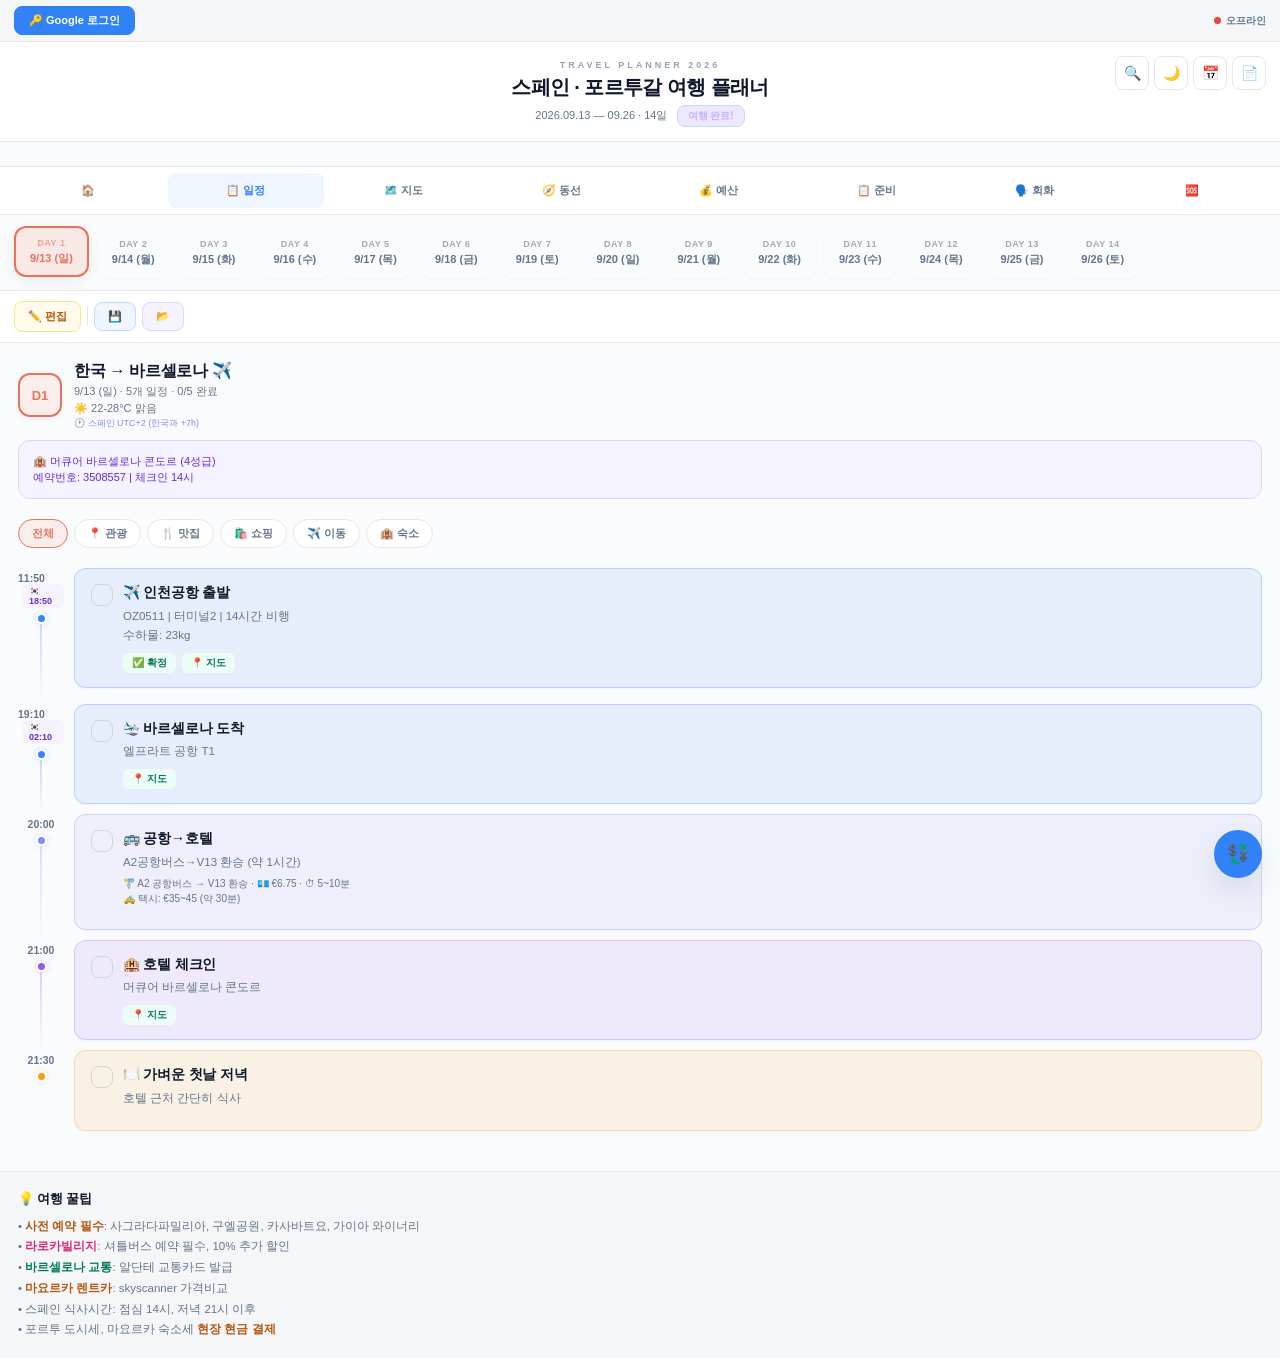
==== commit 47aedb30: "feat: 지도 검색·GPS·오프라인 타일·경로 프로필 토글 - 지도 화면에 Nominatim 장소 검색바 추가 (스페인/포르투갈 viewbox 가중치) - 검색 결과 팝업에 Go" ====
--- a/index.html
+++ b/index.html
@@ -67,9 +67,23 @@
   <div class="timeline" id="timeline"></div>
 </div>
 <div class="map-container" id="mapView">
-  <div class="map-controls"><button class="map-toggle active" id="mapDayToggle" onclick="setMapMode('day')">일자별</button><button class="map-toggle" id="mapAllToggle" onclick="setMapMode('all')">전체 여정</button></div>
+  <div class="map-controls">
+    <button class="map-toggle active" id="mapDayToggle" onclick="setMapMode('day')">일자별</button>
+    <button class="map-toggle" id="mapAllToggle" onclick="setMapMode('all')">전체 여정</button>
+    <button class="map-toggle" id="mapProfileToggle" onclick="toggleRouteProfile()" title="경로 이동수단 전환">🚗 자동차</button>
+  </div>
+  <div class="map-search-wrap">
+    <span class="map-search-icon">🔍</span>
+    <input class="map-search-input" id="mapSearchInput" placeholder="장소·건물·지역 검색 (예: 사그라다 파밀리아)" oninput="onMapPlaceSearch(this.value)" onfocus="onMapPlaceSearch(this.value)">
+    <button class="map-search-clear" id="mapSearchClear" onclick="clearMapSearch()" title="지우기">✕</button>
+    <div class="map-search-results" id="mapSearchResults"></div>
+  </div>
   <div id="map"></div>
   <div class="map-day-info" id="mapDayInfo"></div>
+  <div class="map-action-stack">
+    <button class="map-action-btn" id="mapGpsBtn" onclick="locateGPS()" title="내 위치">📍</button>
+    <button class="map-action-btn" id="mapPrefetchBtn" onclick="prefetchOfflineTiles()" title="오프라인 지도 다운로드">📥</button>
+  </div>
   <div class="map-legend"><div class="map-legend-title">카테고리</div><div class="map-legend-item"><div class="map-legend-dot" style="background:#10B981"></div>관광</div><div class="map-legend-item"><div class="map-legend-dot" style="background:#F59E0B"></div>맛집</div><div class="map-legend-item"><div class="map-legend-dot" style="background:#EC4899"></div>쇼핑</div><div class="map-legend-item"><div class="map-legend-dot" style="background:#3B82F6"></div>항공</div><div class="map-legend-item"><div class="map-legend-dot" style="background:#8B5CF6"></div>숙소</div></div>
 </div>
 <div class="route-container" id="routeView"></div>
--- a/style.css
+++ b/style.css
@@ -246,6 +246,47 @@
   .map-legend-title{font-weight:700;color:var(--text-strong);margin-bottom:5px;font-size:12px}
   .map-legend-item{display:flex;align-items:center;gap:6px;margin-bottom:3px}
   .map-legend-dot{width:9px;height:9px;border-radius:50%;flex-shrink:0;border:1px solid var(--bg-card);box-shadow:0 0 0 1px currentColor}
+
+  /* 지도 검색바 */
+  .map-search-wrap{position:absolute;top:14px;left:50%;transform:translateX(-50%);z-index:1000;width:min(380px,calc(100% - 460px));display:flex;align-items:center;background:var(--bg-card);border:1px solid var(--border);border-radius:var(--r-md);box-shadow:var(--shadow-md);padding:0 6px 0 12px}
+  .map-search-icon{font-size:13px;color:var(--text-muted);flex-shrink:0}
+  .map-search-input{flex:1;border:none;outline:none;background:transparent;padding:10px 8px;font-family:inherit;font-size:12px;color:var(--text-strong);min-width:0}
+  .map-search-input::placeholder{color:var(--text-dim)}
+  .map-search-clear{background:transparent;border:none;color:var(--text-muted);font-size:12px;cursor:pointer;padding:6px 8px;border-radius:var(--r-sm);display:none}
+  .map-search-clear.visible{display:block}
+  .map-search-clear:hover{background:var(--bg-section);color:var(--text-strong)}
+  .map-search-results{display:none;position:absolute;top:100%;left:0;right:0;margin-top:6px;background:var(--bg-card);border:1px solid var(--border);border-radius:var(--r-md);box-shadow:var(--shadow-lg);max-height:340px;overflow-y:auto}
+  .map-search-results.visible{display:block}
+  .map-search-item{padding:10px 14px;cursor:pointer;border-bottom:1px solid var(--border);transition:background .15s}
+  .map-search-item:last-child{border-bottom:none}
+  .map-search-item:hover{background:var(--bg-section)}
+  .map-search-item-name{font-size:12px;font-weight:700;color:var(--text-strong);white-space:nowrap;overflow:hidden;text-overflow:ellipsis}
+  .map-search-item-addr{font-size:10px;color:var(--text-muted);margin-top:2px;white-space:nowrap;overflow:hidden;text-overflow:ellipsis}
+  .map-search-item-type{display:inline-block;font-size:9px;color:var(--primary);background:var(--primary-soft);padding:1px 6px;border-radius:4px;margin-top:3px;font-weight:700}
+  .map-search-empty{padding:18px;text-align:center;color:var(--text-dim);font-size:11px}
+  .map-search-loading{padding:14px;text-align:center;color:var(--text-muted);font-size:11px}
+
+  /* 우측 액션 버튼 (GPS, 프리캐시) */
+  .map-action-stack{position:absolute;top:64px;right:14px;z-index:1000;display:flex;flex-direction:column;gap:6px}
+  .map-action-btn{width:38px;height:38px;border-radius:var(--r-md);background:var(--bg-card);border:1px solid var(--border);color:var(--text-base);font-size:16px;cursor:pointer;display:flex;align-items:center;justify-content:center;box-shadow:var(--shadow-sm);transition:all .15s}
+  .map-action-btn:hover{background:var(--bg-section);transform:translateY(-1px);box-shadow:var(--shadow-md);border-color:var(--border-strong)}
+  .map-action-btn.active{background:var(--primary);color:#fff;border-color:var(--primary)}
+  .map-action-btn:disabled{opacity:.6;cursor:wait}
+
+  /* GPS 마커 */
+  .gps-pulse{width:14px;height:14px;background:#3B82F6;border:3px solid #fff;border-radius:50%;box-shadow:0 0 0 6px rgba(59,130,246,.25),0 2px 8px rgba(0,0,0,.3);animation:gps-pulse 2s infinite}
+  @keyframes gps-pulse{0%,100%{box-shadow:0 0 0 6px rgba(59,130,246,.25),0 2px 8px rgba(0,0,0,.3)}50%{box-shadow:0 0 0 12px rgba(59,130,246,.08),0 2px 8px rgba(0,0,0,.3)}}
+
+  /* 검색 결과 임시 마커 */
+  .search-marker{width:30px;height:30px;background:#EC4899;border:3px solid #fff;border-radius:50% 50% 50% 0;transform:rotate(-45deg);box-shadow:0 4px 12px rgba(0,0,0,.4);display:flex;align-items:center;justify-content:center}
+  .search-marker::after{content:'📍';transform:rotate(45deg);font-size:14px}
+
+  /* 모바일 대응 */
+  @media (max-width:640px){
+    .map-search-wrap{width:calc(100% - 28px);left:14px;transform:none;top:60px}
+    .map-controls{top:14px}
+    .map-action-stack{top:110px}
+  }
 
   /* ══════ ROUTE ══════ */
   .route-container{display:none;padding:18px}
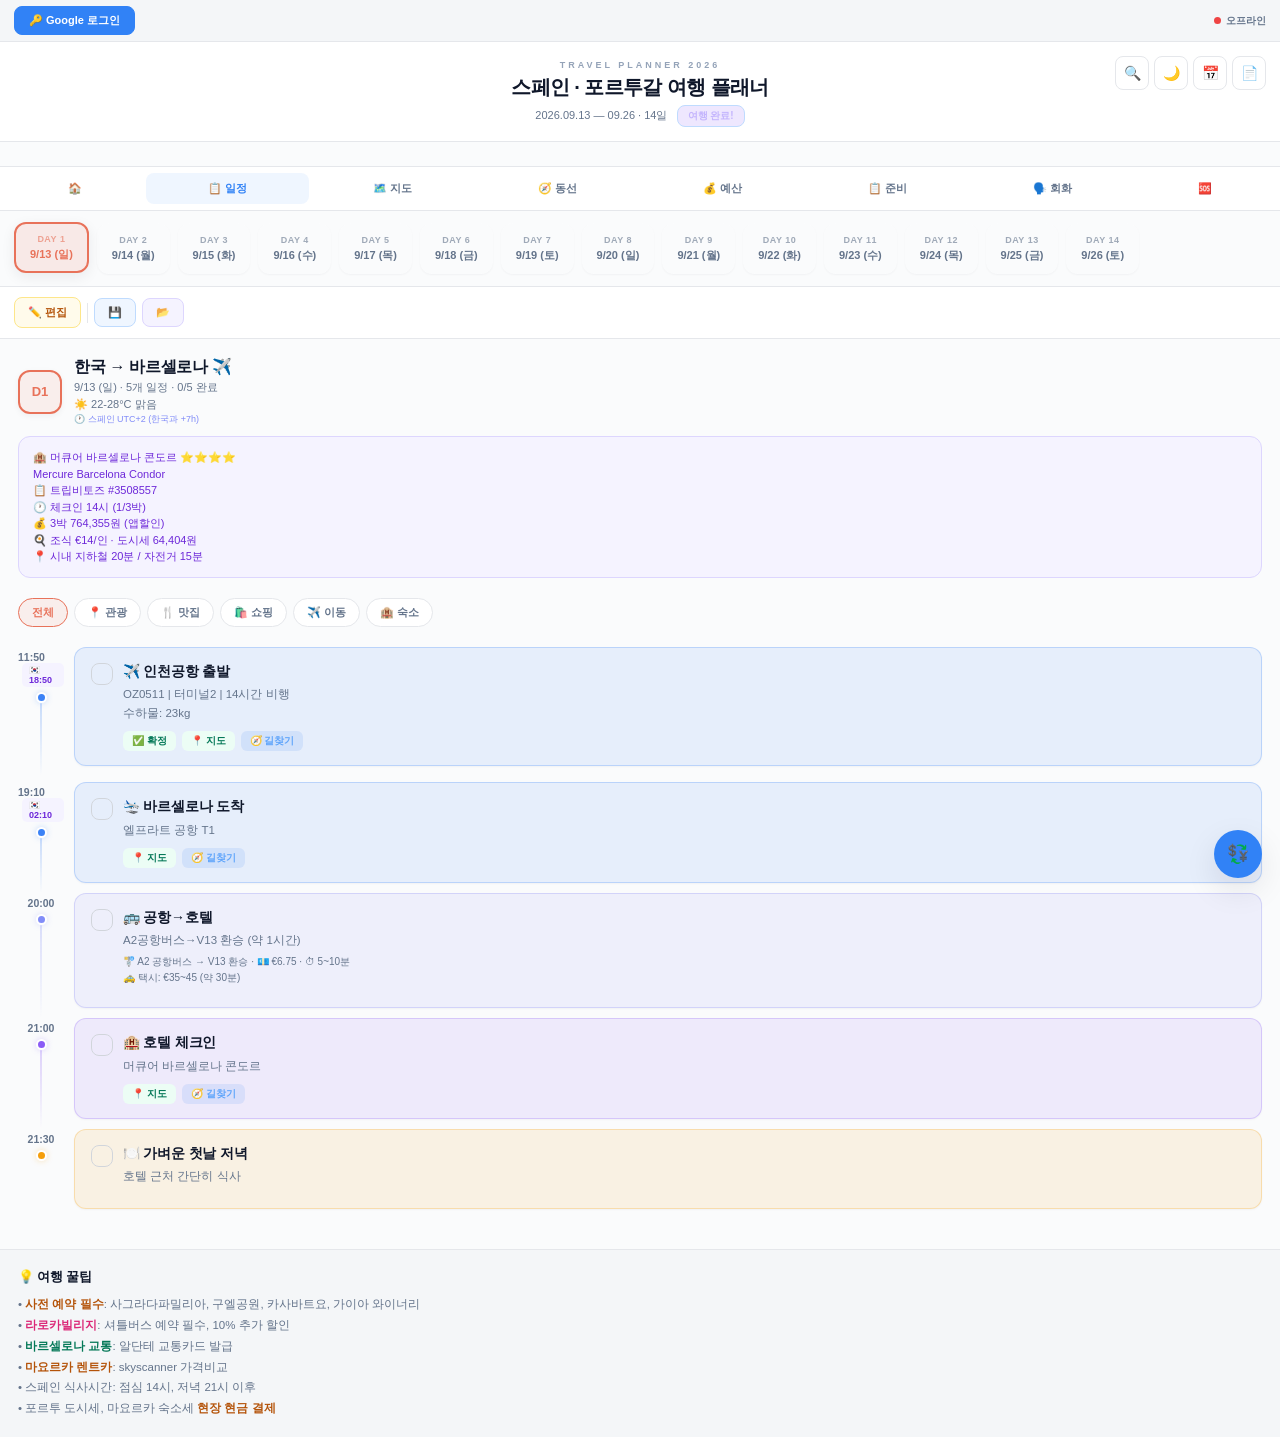
==== commit 2f801486: "feat: 대시보드 상태 집계·바우처 보관함·마감 알림·PDF 개선 - H1: 대시보드에 예약 상태 4-way 요약 (확정/진행중/미예약/취소) + 진행률 바 - H2: 준비 탭 " ====
--- a/index.html
+++ b/index.html
@@ -125,6 +125,7 @@
       <div class="place-results" id="placeResults"></div>
     </div>
     <div class="field-group"><div class="field-label">제목</div><input class="field-input" id="f-title" placeholder="🏛️ 사그라다 파밀리아"></div>
+    <div class="field-group"><div class="field-label">장소명 (Google 검색용 · 비워두면 제목 사용)</div><input class="field-input" id="f-placename" placeholder="예: Sagrada Familia"></div>
     <div class="field-group"><div class="field-label">설명</div><textarea class="field-textarea" id="f-desc" placeholder="상세 내용"></textarea></div>
     <div class="field-row">
       <div class="field-group"><div class="field-label">예약/참고 링크</div><input class="field-input" id="f-url" placeholder="https://..."></div>
@@ -137,7 +138,10 @@
       <div class="field-group"><div class="field-label">위도</div><input class="field-input" id="f-lat" placeholder="41.4036" type="number" step="any"></div>
       <div class="field-group"><div class="field-label">경도</div><input class="field-input" id="f-lng" placeholder="2.1744" type="number" step="any"></div>
     </div>
-    <div class="field-group"><div class="field-label">예약 상태</div><select class="field-select" id="f-status"><option value="">— 해당없음</option><option value="unbooked">⬜ 미예약</option><option value="pending">🟡 진행중</option><option value="confirmed">✅ 확정</option><option value="cancelled">❌ 취소</option></select></div>
+    <div class="field-row">
+      <div class="field-group"><div class="field-label">예약 상태</div><select class="field-select" id="f-status"><option value="">— 해당없음</option><option value="unbooked">⬜ 미예약</option><option value="pending">🟡 진행중</option><option value="confirmed">✅ 확정</option><option value="cancelled">❌ 취소</option></select></div>
+      <div class="field-group"><div class="field-label">예약 마감일 (D-N 경고)</div><input class="field-input" id="f-deadline" type="date" placeholder="YYYY-MM-DD"></div>
+    </div>
     <div style="border-top:1px solid rgba(255,255,255,.08);margin-top:12px;padding-top:12px">
       <div class="field-label" style="margin-bottom:8px;font-size:11px;color:#c4b5fd">📝 여행 후기 (여행 후 작성)</div>
       <div class="field-group"><div class="field-label">별점</div><div id="f-rating-stars" style="display:flex;gap:4px;font-size:22px;cursor:pointer" onclick="setRating(event)">
--- a/style.css
+++ b/style.css
@@ -129,8 +129,9 @@
   .edit-mode-bar.visible{display:block}
 
   /* ══════ VIEW TABS ══════ */
-  .view-tabs{display:flex;gap:2px;padding:6px 10px;border-bottom:1px solid var(--border);background:var(--bg-card)}
-  .view-tab{flex:1;padding:10px 4px;text-align:center;font-size:11px;font-weight:700;color:var(--text-muted);cursor:pointer;border:none;border-radius:var(--r-sm);transition:all .18s;font-family:inherit;background:transparent;position:relative}
+  .view-tabs{display:flex;gap:2px;padding:6px 6px;border-bottom:1px solid var(--border);background:var(--bg-card);overflow-x:auto;scrollbar-width:none;-webkit-overflow-scrolling:touch}
+  .view-tabs::-webkit-scrollbar{display:none}
+  .view-tab{flex:1 0 auto;min-width:54px;padding:9px 8px;text-align:center;font-size:11px;font-weight:700;color:var(--text-muted);cursor:pointer;border:none;border-radius:var(--r-sm);transition:all .18s;font-family:inherit;background:transparent;position:relative;white-space:nowrap;line-height:1.2}
   .view-tab.active{color:var(--primary);background:var(--primary-soft)}
   .view-tab:hover{color:var(--text-base);background:var(--bg-section)}
   .view-tab.active:hover{color:var(--primary);background:var(--primary-soft)}
@@ -584,6 +585,15 @@
   .move-btn{width:20px;height:16px;border-radius:5px;background:var(--primary-soft);border:1px solid var(--primary-line);color:var(--primary-text);font-size:9px;cursor:pointer;display:flex;align-items:center;justify-content:center;line-height:1;transition:all .15s;font-weight:700}
   body.dark-mode .move-btn{color:var(--primary)}
   .move-btn:hover{background:var(--primary);color:#fff;border-color:var(--primary)}
+  /* ══════ ITEM EDIT ACTIONS (mobile-friendly) ══════ */
+  .item-edit-actions{display:flex;gap:8px;justify-content:flex-end;align-items:center;margin:0 0 12px 0;padding-bottom:10px;border-bottom:1px dashed var(--border);flex-wrap:wrap}
+  .ie-btn{min-width:42px;height:38px;padding:0 12px;border-radius:9px;font-size:14px;font-weight:700;cursor:pointer;display:inline-flex;align-items:center;justify-content:center;font-family:inherit;line-height:1;transition:transform .12s,background .15s;border:1px solid var(--border);box-shadow:var(--shadow-xs);touch-action:manipulation}
+  .ie-btn:active{transform:scale(.92)}
+  .ie-up,.ie-down{background:var(--primary-soft);border-color:var(--primary-line);color:var(--primary-text)}
+  body.dark-mode .ie-up,body.dark-mode .ie-down{color:var(--primary)}
+  .ie-edit{background:var(--warning-soft);border-color:var(--warning-line);color:var(--warning-text)}
+  .ie-del{background:rgba(239,68,68,.12);border-color:rgba(239,68,68,.32);color:#dc2626}
+  body.dark-mode .ie-del{color:#f87171}
   .drag-handle{display:none;align-items:center;justify-content:center;width:24px;color:var(--text-dim);font-size:15px;cursor:grab;flex-shrink:0;padding-top:2px;touch-action:none;user-select:none}
   .edit-mode .drag-handle{display:flex}
   .timeline-item.dragging{opacity:.35;transition:none}
@@ -660,5 +670,39 @@
   .photo-modal.visible{display:flex;animation:fadeSlideIn .25s ease}
   .photo-modal img{max-width:95%;max-height:90%;border-radius:var(--r-md);object-fit:contain}
 
+  /* ══════ DEADLINE BADGE (H3) ══════ */
+  .deadline-badge{display:inline-block;font-size:9px;padding:3px 8px;border-radius:6px;font-weight:700;background:rgba(99,102,241,.12);color:#818CF8;border:1px solid rgba(99,102,241,.25);margin-left:4px;white-space:nowrap}
+  .deadline-badge.deadline-soon{background:rgba(245,158,11,.14);color:#F59E0B;border-color:rgba(245,158,11,.3)}
+  .deadline-badge.deadline-today{background:rgba(239,68,68,.15);color:#f87171;border-color:rgba(239,68,68,.35);animation:deadlinePulse 1.8s ease-in-out infinite}
+  .deadline-badge.deadline-over{background:rgba(239,68,68,.22);color:#fca5a5;border-color:rgba(239,68,68,.4)}
+  @keyframes deadlinePulse{0%,100%{opacity:1}50%{opacity:.55}}
+
+  /* ══════ DASH STATUS SUMMARY (H1) ══════ */
+  .dash-status-summary{padding:14px 16px;border-radius:var(--r-lg);background:var(--bg-card);border:1px solid var(--border);margin-bottom:14px;cursor:pointer;transition:all .18s}
+  .dash-status-summary:hover{border-color:var(--border-strong);box-shadow:var(--shadow-sm)}
+  .dash-status-summary-title{font-size:12px;font-weight:800;color:var(--text-strong);margin-bottom:10px}
+  .dash-status-bar{display:flex;height:8px;border-radius:4px;overflow:hidden;background:var(--bg-section);margin-bottom:10px}
+  .dash-status-fill{height:100%;transition:width .5s cubic-bezier(.4,0,.2,1)}
+  .dash-status-fill-confirmed{background:#10B981}
+  .dash-status-fill-pending{background:#F59E0B}
+  .dash-status-fill-unbooked{background:#64748b}
+  .dash-status-chips{display:flex;flex-wrap:wrap;gap:6px}
+  .dash-status-chip{font-size:10px;padding:4px 9px;border-radius:6px;font-weight:700}
+  .dash-deadline-list{margin-top:4px;margin-bottom:14px}
+
+  /* ══════ VOUCHER HUB (H2) ══════ */
+  .voucher-open-all{float:right;font-size:10px;padding:4px 10px;border-radius:6px;background:rgba(139,92,246,.12);color:#c4b5fd;border:1px solid rgba(139,92,246,.28);font-weight:700;cursor:pointer;font-family:inherit}
+  .voucher-open-all:hover{background:rgba(139,92,246,.18)}
+  .voucher-card{display:flex;align-items:center;gap:10px;padding:11px 14px;border-radius:var(--r-md);background:var(--bg-card);border:1px solid var(--border);margin-bottom:6px;cursor:pointer;transition:all .18s}
+  .voucher-card:hover{border-color:var(--border-strong);transform:translateX(2px);box-shadow:var(--shadow-sm)}
+  .voucher-card-dot{width:8px;height:8px;border-radius:50%;flex-shrink:0;box-shadow:0 0 6px currentColor}
+  .voucher-card-body{flex:1;min-width:0}
+  .voucher-card-title{font-size:12px;font-weight:700;color:var(--text-strong);overflow:hidden;text-overflow:ellipsis}
+  .voucher-card-meta{font-size:9px;color:var(--text-dim);font-weight:500;margin-top:2px}
+  .voucher-card-actions{display:flex;gap:4px;flex-shrink:0}
+  .voucher-link{font-size:9px;padding:5px 9px;border-radius:6px;text-decoration:none;font-weight:700;white-space:nowrap}
+  .voucher-link-booking{background:rgba(139,92,246,.14);color:#c4b5fd;border:1px solid rgba(139,92,246,.3)}
+  .voucher-link-url{background:rgba(59,130,246,.12);color:#60a5fa;border:1px solid rgba(59,130,246,.3)}
+
   /* ══════ PRINT ══════ */
   @media print{body{background:#fff!important;color:#000!important;-webkit-print-color-adjust:exact;print-color-adjust:exact}.auth-bar,.presence-bar,.weather-bar,.edit-toolbar,.day-selector,.view-tabs,.currency-toggle,.currency-widget,.safe-bottom,.header-actions,.add-item-row,.edit-indicator,.card-checkbox,.move-btns,.filter-btn,.toolbar-btn,.map-container,.search-overlay,.ctx-menu,.toast,.swipe-indicator{display:none!important}.header{background:none!important;border-bottom:2px solid #000;position:static}.header-title{color:#000!important;font-size:20px}.header-date{color:#333!important}.timeline-card{break-inside:avoid;border:1px solid #ccc!important;background:#fff!important;margin-bottom:6px;box-shadow:none!important}.card-title{color:#000!important}.card-desc{color:#333!important}.day-header{break-before:page}.day-header:first-of-type{break-before:auto}.day-region{color:#000!important}.hotel-box{border:1px solid #999!important;background:#f5f5f5!important;color:#333!important}.tips{border-top:1px solid #ccc;background:none}.tips-title{color:#000}.tips-body{color:#333}.tips-body .hl-y,.tips-body .hl-p,.tips-body .hl-g,.tips-body .hl-o,.tips-body .hl-b{color:#000!important;font-weight:700}.route-container,.budget-container,.prep-container{display:block!important}.budget-total{border:2px solid #1D4ED8;background:#fff!important}.budget-total-amount{color:#1D4ED8!important}}
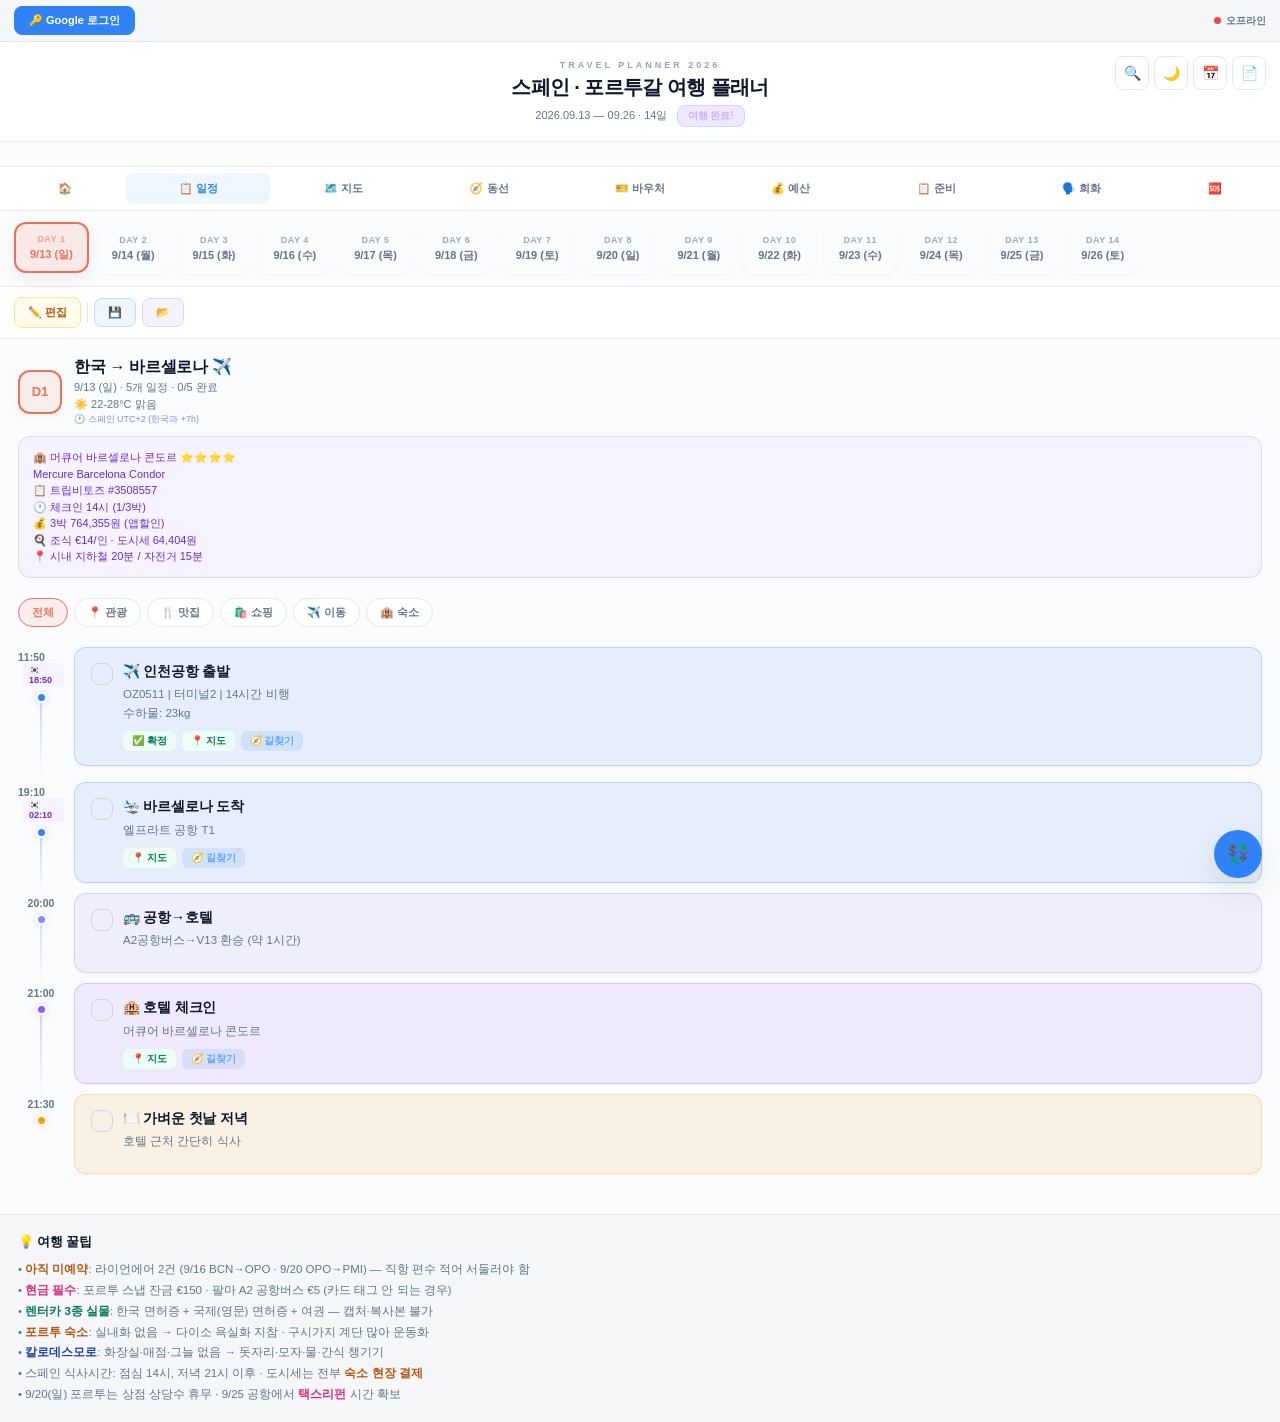
==== commit aa4096a4: "merge: origin/main 병합 — 충돌 시 최신 로컬 우선 Co-Authored-By: Claude Fable 5 <noreply@anthropic.com>" ====
--- a/index.html
+++ b/index.html
@@ -43,6 +43,7 @@
   <button class="view-tab active" onclick="switchView('timeline')">📋 일정</button>
   <button class="view-tab" onclick="switchView('map')">🗺️ 지도</button>
   <button class="view-tab" onclick="switchView('route')">🧭 동선</button>
+  <button class="view-tab" onclick="switchView('voucher')">🎫 바우처</button>
   <button class="view-tab" onclick="switchView('budget')">💰 예산</button>
   <button class="view-tab" onclick="switchView('prep')">📋 준비</button>
   <button class="view-tab" onclick="switchView('phrase')">🗣️ 회화</button>
@@ -87,6 +88,7 @@
   <div class="map-legend"><div class="map-legend-title">카테고리</div><div class="map-legend-item"><div class="map-legend-dot" style="background:#10B981"></div>관광</div><div class="map-legend-item"><div class="map-legend-dot" style="background:#F59E0B"></div>맛집</div><div class="map-legend-item"><div class="map-legend-dot" style="background:#EC4899"></div>쇼핑</div><div class="map-legend-item"><div class="map-legend-dot" style="background:#3B82F6"></div>항공</div><div class="map-legend-item"><div class="map-legend-dot" style="background:#8B5CF6"></div>숙소</div></div>
 </div>
 <div class="route-container" id="routeView"></div>
+<div class="prep-container" id="voucherView"></div>
 <div class="budget-container" id="budgetView"></div>
 <div class="prep-container" id="prepView"></div>
 <div class="prep-container" id="phraseView"></div>
@@ -94,12 +96,13 @@
 <div class="tips" id="tipsSection">
   <div class="tips-title">💡 여행 꿀팁</div>
   <div class="tips-body">
-    • <span class="hl-y">사전 예약 필수</span>: 사그라다파밀리아, 구엘공원, 카사바트요, 가이아 와이너리<br>
-    • <span class="hl-p">라로카빌리지</span>: 셔틀버스 예약 필수, 10% 추가 할인<br>
-    • <span class="hl-g">바르셀로나 교통</span>: 알단테 교통카드 발급<br>
-    • <span class="hl-o">마요르카 렌트카</span>: skyscanner 가격비교<br>
-    • 스페인 식사시간: 점심 14시, 저녁 21시 이후<br>
-    • 포르투 도시세, 마요르카 숙소세 <span class="hl-y">현장 현금 결제</span>
+    • <span class="hl-y">아직 미예약</span>: 라이언에어 2건 (9/16 BCN→OPO · 9/20 OPO→PMI) — 직항 편수 적어 서둘러야 함<br>
+    • <span class="hl-p">현금 필수</span>: 포르투 스냅 잔금 €150 · 팔마 A2 공항버스 €5 (카드 태그 안 되는 경우)<br>
+    • <span class="hl-g">렌터카 3종 실물</span>: 한국 면허증 + 국제(영문) 면허증 + 여권 — 캡처·복사본 불가<br>
+    • <span class="hl-o">포르투 숙소</span>: 실내화 없음 → 다이소 욕실화 지참 · 구시가지 계단 많아 운동화<br>
+    • <span class="hl-b">칼로데스모로</span>: 화장실·매점·그늘 없음 → 돗자리·모자·물·간식 챙기기<br>
+    • 스페인 식사시간: 점심 14시, 저녁 21시 이후 · 도시세는 전부 <span class="hl-y">숙소 현장 결제</span><br>
+    • 9/20(일) 포르투는 상점 상당수 휴무 · 9/25 공항에서 <span class="hl-p">택스리펀</span> 시간 확보
   </div>
 </div>
 <div class="safe-bottom"></div>
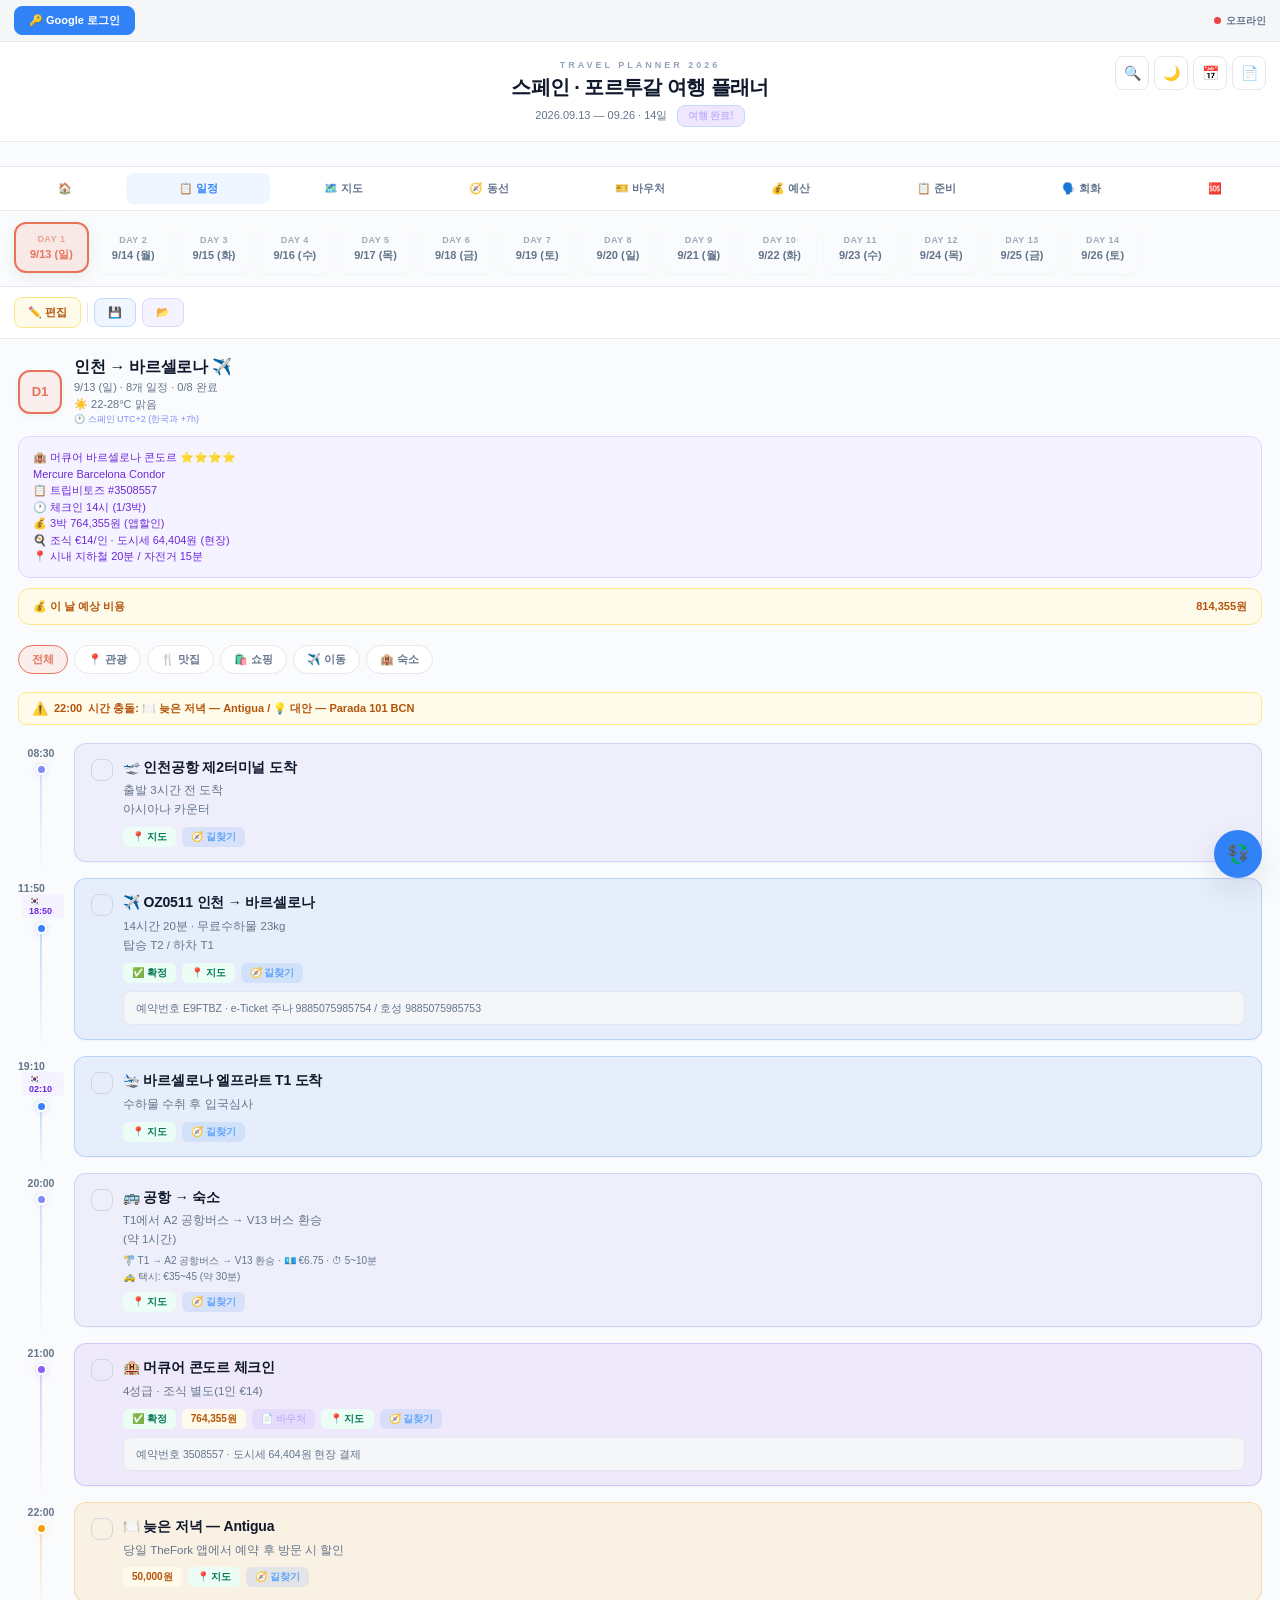
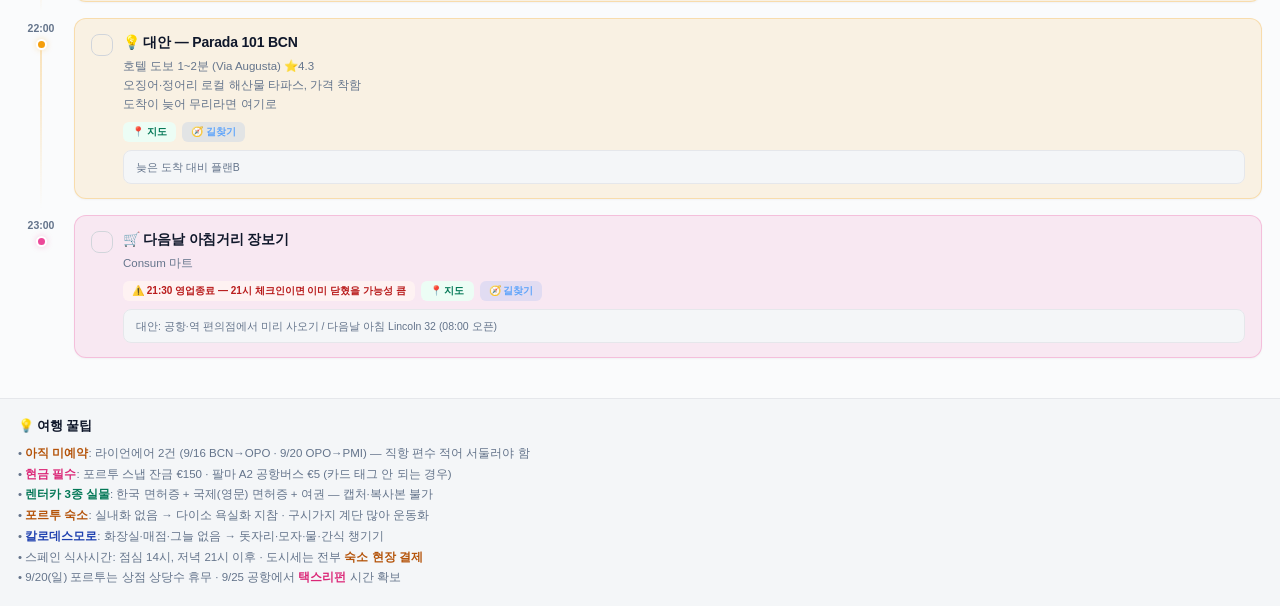
==== commit 604781c5: "wip: 로컬 작업분 커밋 (9/3 — 바우처 탭, trip-data 확장 등) Co-Authored-By: Claude Fable 5 <noreply@anthropic.com>" ====
--- a/index.html
+++ b/index.html
@@ -141,10 +141,7 @@
       <div class="field-group"><div class="field-label">위도</div><input class="field-input" id="f-lat" placeholder="41.4036" type="number" step="any"></div>
       <div class="field-group"><div class="field-label">경도</div><input class="field-input" id="f-lng" placeholder="2.1744" type="number" step="any"></div>
     </div>
-    <div class="field-row">
-      <div class="field-group"><div class="field-label">예약 상태</div><select class="field-select" id="f-status"><option value="">— 해당없음</option><option value="unbooked">⬜ 미예약</option><option value="pending">🟡 진행중</option><option value="confirmed">✅ 확정</option><option value="cancelled">❌ 취소</option></select></div>
-      <div class="field-group"><div class="field-label">예약 마감일 (D-N 경고)</div><input class="field-input" id="f-deadline" type="date" placeholder="YYYY-MM-DD"></div>
-    </div>
+    <div class="field-group"><div class="field-label">예약 상태</div><select class="field-select" id="f-status"><option value="">— 해당없음</option><option value="unbooked">⬜ 미예약</option><option value="pending">🟡 진행중</option><option value="confirmed">✅ 확정</option><option value="cancelled">❌ 취소</option></select></div>
     <div style="border-top:1px solid rgba(255,255,255,.08);margin-top:12px;padding-top:12px">
       <div class="field-label" style="margin-bottom:8px;font-size:11px;color:#c4b5fd">📝 여행 후기 (여행 후 작성)</div>
       <div class="field-group"><div class="field-label">별점</div><div id="f-rating-stars" style="display:flex;gap:4px;font-size:22px;cursor:pointer" onclick="setRating(event)">
--- a/style.css
+++ b/style.css
@@ -670,39 +670,55 @@
   .photo-modal.visible{display:flex;animation:fadeSlideIn .25s ease}
   .photo-modal img{max-width:95%;max-height:90%;border-radius:var(--r-md);object-fit:contain}
 
-  /* ══════ DEADLINE BADGE (H3) ══════ */
-  .deadline-badge{display:inline-block;font-size:9px;padding:3px 8px;border-radius:6px;font-weight:700;background:rgba(99,102,241,.12);color:#818CF8;border:1px solid rgba(99,102,241,.25);margin-left:4px;white-space:nowrap}
-  .deadline-badge.deadline-soon{background:rgba(245,158,11,.14);color:#F59E0B;border-color:rgba(245,158,11,.3)}
-  .deadline-badge.deadline-today{background:rgba(239,68,68,.15);color:#f87171;border-color:rgba(239,68,68,.35);animation:deadlinePulse 1.8s ease-in-out infinite}
-  .deadline-badge.deadline-over{background:rgba(239,68,68,.22);color:#fca5a5;border-color:rgba(239,68,68,.4)}
-  @keyframes deadlinePulse{0%,100%{opacity:1}50%{opacity:.55}}
-
-  /* ══════ DASH STATUS SUMMARY (H1) ══════ */
-  .dash-status-summary{padding:14px 16px;border-radius:var(--r-lg);background:var(--bg-card);border:1px solid var(--border);margin-bottom:14px;cursor:pointer;transition:all .18s}
-  .dash-status-summary:hover{border-color:var(--border-strong);box-shadow:var(--shadow-sm)}
-  .dash-status-summary-title{font-size:12px;font-weight:800;color:var(--text-strong);margin-bottom:10px}
-  .dash-status-bar{display:flex;height:8px;border-radius:4px;overflow:hidden;background:var(--bg-section);margin-bottom:10px}
-  .dash-status-fill{height:100%;transition:width .5s cubic-bezier(.4,0,.2,1)}
-  .dash-status-fill-confirmed{background:#10B981}
-  .dash-status-fill-pending{background:#F59E0B}
-  .dash-status-fill-unbooked{background:#64748b}
-  .dash-status-chips{display:flex;flex-wrap:wrap;gap:6px}
-  .dash-status-chip{font-size:10px;padding:4px 9px;border-radius:6px;font-weight:700}
-  .dash-deadline-list{margin-top:4px;margin-bottom:14px}
-
-  /* ══════ VOUCHER HUB (H2) ══════ */
-  .voucher-open-all{float:right;font-size:10px;padding:4px 10px;border-radius:6px;background:rgba(139,92,246,.12);color:#c4b5fd;border:1px solid rgba(139,92,246,.28);font-weight:700;cursor:pointer;font-family:inherit}
-  .voucher-open-all:hover{background:rgba(139,92,246,.18)}
-  .voucher-card{display:flex;align-items:center;gap:10px;padding:11px 14px;border-radius:var(--r-md);background:var(--bg-card);border:1px solid var(--border);margin-bottom:6px;cursor:pointer;transition:all .18s}
-  .voucher-card:hover{border-color:var(--border-strong);transform:translateX(2px);box-shadow:var(--shadow-sm)}
-  .voucher-card-dot{width:8px;height:8px;border-radius:50%;flex-shrink:0;box-shadow:0 0 6px currentColor}
-  .voucher-card-body{flex:1;min-width:0}
-  .voucher-card-title{font-size:12px;font-weight:700;color:var(--text-strong);overflow:hidden;text-overflow:ellipsis}
-  .voucher-card-meta{font-size:9px;color:var(--text-dim);font-weight:500;margin-top:2px}
-  .voucher-card-actions{display:flex;gap:4px;flex-shrink:0}
-  .voucher-link{font-size:9px;padding:5px 9px;border-radius:6px;text-decoration:none;font-weight:700;white-space:nowrap}
-  .voucher-link-booking{background:rgba(139,92,246,.14);color:#c4b5fd;border:1px solid rgba(139,92,246,.3)}
-  .voucher-link-url{background:rgba(59,130,246,.12);color:#60a5fa;border:1px solid rgba(59,130,246,.3)}
+  /* ══════ 🎫 VOUCHER ══════ */
+  .v-intro{font-size:10.5px;color:var(--text-dim);margin:-8px 0 12px;line-height:1.6}
+  .v-tabs{display:flex;gap:6px;overflow-x:auto;padding-bottom:10px;margin-bottom:4px;-webkit-overflow-scrolling:touch;scrollbar-width:none}
+  .v-tabs::-webkit-scrollbar{display:none}
+  .v-tab{flex-shrink:0;padding:8px 13px;border-radius:999px;border:1px solid var(--border);background:var(--bg-card);color:var(--text-muted);font-size:11.5px;font-weight:700;font-family:inherit;cursor:pointer;transition:all .18s}
+  .v-tab.active{background:var(--accent-soft,rgba(59,130,246,.12));border-color:var(--accent,#3B82F6);color:var(--accent,#3B82F6)}
+  .v-alert{padding:11px 14px;border-radius:var(--r-md);background:rgba(239,68,68,.08);border:1px solid rgba(239,68,68,.22);color:#e0654f;font-size:11px;font-weight:600;line-height:1.6;margin-bottom:12px}
+  .v-alert-info{background:rgba(59,130,246,.07);border-color:rgba(59,130,246,.2);color:#3b82f6}
+  .v-card{background:var(--bg-card);border:1px solid var(--border);border-left:3px solid var(--border);border-radius:var(--r-md);padding:14px 15px;margin-bottom:10px;box-shadow:var(--shadow-xs)}
+  .v-card.v-ok{border-left-color:#10B981}
+  .v-card.v-pending{border-left-color:#F59E0B}
+  .v-card.v-no{border-left-color:#EF4444}
+  .v-card-head{display:flex;align-items:flex-start;justify-content:space-between;gap:10px;margin-bottom:11px}
+  .v-card-title{font-size:13.5px;font-weight:800;color:var(--text-strong);letter-spacing:-.2px;line-height:1.35}
+  .v-card-sub{font-size:10.5px;color:var(--text-muted);margin-top:3px;line-height:1.5}
+  .v-badge{flex-shrink:0;font-size:9.5px;font-weight:800;padding:4px 8px;border-radius:6px;white-space:nowrap}
+  .v-badge.v-ok{background:rgba(16,185,129,.12);color:#0f9d63}
+  .v-badge.v-pending{background:rgba(245,158,11,.14);color:#b45309}
+  .v-badge.v-no{background:rgba(239,68,68,.12);color:#dc2626}
+  .v-badge.v-city{background:rgba(139,92,246,.12);color:#7c5cd6}
+  .v-grid{display:flex;flex-direction:column;gap:6px}
+  .v-row{display:flex;align-items:center;gap:10px;font-size:11.5px;line-height:1.5}
+  .v-row-wide{align-items:flex-start}
+  .v-key{flex-shrink:0;width:74px;color:var(--text-dim);font-size:10.5px;font-weight:600}
+  .v-val{color:var(--text-base);font-weight:600;word-break:break-word}
+  .v-dim{color:var(--text-dim);font-weight:500}
+  .v-ref{display:inline-flex;align-items:center;gap:6px;font-family:ui-monospace,SFMono-Regular,Menlo,monospace;font-size:11.5px;font-weight:800;letter-spacing:.3px;color:var(--text-strong);background:var(--bg-page);border:1px dashed var(--border);border-radius:7px;padding:4px 9px;cursor:pointer;font-feature-settings:'tnum'}
+  .v-ref:active{transform:scale(.97)}
+  .v-ref-none{cursor:default;color:var(--text-dim);font-weight:600;border-style:solid}
+  .v-copy{font-family:inherit;font-size:8.5px;font-weight:700;color:var(--text-dim);background:var(--bg-card);border-radius:4px;padding:1px 4px;letter-spacing:0}
+  .v-sub-block{margin-top:11px;padding-top:10px;border-top:1px solid var(--border);display:flex;flex-direction:column;gap:6px}
+  .v-sub-title{font-size:9.5px;font-weight:800;color:var(--text-dim);letter-spacing:.6px;text-transform:uppercase;margin-bottom:2px}
+  .v-secret{font-family:ui-monospace,Menlo,monospace;font-size:11.5px;font-weight:800;color:var(--text-strong);letter-spacing:1px}
+  .v-eye{font-family:inherit;font-size:9.5px;font-weight:700;padding:3px 7px;border-radius:5px;border:1px solid var(--border);background:var(--bg-page);color:var(--text-muted);cursor:pointer;margin-left:3px}
+  .v-note{margin-top:11px;font-size:10.5px;color:var(--text-muted);line-height:1.65;background:var(--bg-page);border-radius:8px;padding:8px 10px}
+  .v-notes{margin:10px 0 0;padding-left:16px;display:flex;flex-direction:column;gap:3px}
+  .v-notes li{font-size:10.5px;color:var(--text-muted);line-height:1.6}
+  .v-cash-line{margin-top:10px;font-size:11px;color:#b45309;background:rgba(245,158,11,.09);border-radius:8px;padding:7px 10px;font-weight:600}
+  .v-actions{display:flex;gap:7px;flex-wrap:wrap;margin-top:11px}
+  .v-link{display:inline-block;margin-top:11px;font-size:10.5px;font-weight:700;color:var(--accent,#3B82F6);background:rgba(59,130,246,.08);border:1px solid rgba(59,130,246,.18);border-radius:8px;padding:7px 11px;text-decoration:none}
+  .v-actions .v-link{margin-top:0}
+  .v-cash-item{display:flex;align-items:center;justify-content:space-between;gap:12px;padding:9px 0;border-bottom:1px solid var(--border)}
+  .v-cash-item:last-child{border-bottom:none;padding-bottom:0}
+  .v-cash-name{font-size:12px;font-weight:700;color:var(--text-strong)}
+  .v-cash-why{font-size:10px;color:var(--text-dim);margin-top:2px;line-height:1.5}
+  .v-cash-right{flex-shrink:0;text-align:right}
+  .v-cash-amt{font-size:12.5px;font-weight:800;color:#b45309;font-feature-settings:'tnum'}
+  .v-cash-when{font-size:9.5px;color:var(--text-dim);margin-top:2px}
+  .route-dir-btn{flex:1 0 100%;display:block;text-align:center;font-size:10.5px;font-weight:700;color:var(--accent,#3B82F6);background:rgba(59,130,246,.08);border:1px solid rgba(59,130,246,.18);border-radius:8px;padding:7px 9px;text-decoration:none;margin-top:4px}
 
   /* ══════ PRINT ══════ */
-  @media print{body{background:#fff!important;color:#000!important;-webkit-print-color-adjust:exact;print-color-adjust:exact}.auth-bar,.presence-bar,.weather-bar,.edit-toolbar,.day-selector,.view-tabs,.currency-toggle,.currency-widget,.safe-bottom,.header-actions,.add-item-row,.edit-indicator,.card-checkbox,.move-btns,.filter-btn,.toolbar-btn,.map-container,.search-overlay,.ctx-menu,.toast,.swipe-indicator{display:none!important}.header{background:none!important;border-bottom:2px solid #000;position:static}.header-title{color:#000!important;font-size:20px}.header-date{color:#333!important}.timeline-card{break-inside:avoid;border:1px solid #ccc!important;background:#fff!important;margin-bottom:6px;box-shadow:none!important}.card-title{color:#000!important}.card-desc{color:#333!important}.day-header{break-before:page}.day-header:first-of-type{break-before:auto}.day-region{color:#000!important}.hotel-box{border:1px solid #999!important;background:#f5f5f5!important;color:#333!important}.tips{border-top:1px solid #ccc;background:none}.tips-title{color:#000}.tips-body{color:#333}.tips-body .hl-y,.tips-body .hl-p,.tips-body .hl-g,.tips-body .hl-o,.tips-body .hl-b{color:#000!important;font-weight:700}.route-container,.budget-container,.prep-container{display:block!important}.budget-total{border:2px solid #1D4ED8;background:#fff!important}.budget-total-amount{color:#1D4ED8!important}}
+  @media print{body{background:#fff!important;color:#000!important;-webkit-print-color-adjust:exact;print-color-adjust:exact}.auth-bar,.presence-bar,.weather-bar,.edit-toolbar,.day-selector,.view-tabs,.currency-toggle,.currency-widget,.safe-bottom,.header-actions,.add-item-row,.edit-indicator,.card-checkbox,.move-btns,.filter-btn,.toolbar-btn,.map-container,.search-overlay,.ctx-menu,.toast,.swipe-indicator{display:none!important}.header{background:none!important;border-bottom:2px solid #000;position:static}.header-title{color:#000!important;font-size:20px}.header-date{color:#333!important}.timeline-card{break-inside:avoid;border:1px solid #ccc!important;background:#fff!important;margin-bottom:6px;box-shadow:none!important}.card-title{color:#000!important}.card-desc{color:#333!important}.day-header{break-before:page}.day-header:first-of-type{break-before:auto}.day-region{color:#000!important}.hotel-box{border:1px solid #999!important;background:#f5f5f5!important;color:#333!important}.tips{border-top:1px solid #ccc;background:none}.tips-title{color:#000}.tips-body{color:#333}.tips-body .hl-y,.tips-body .hl-p,.tips-body .hl-g,.tips-body .hl-o,.tips-body .hl-b{color:#000!important;font-weight:700}.route-container,.budget-container,.prep-container{display:block!important}.v-tabs{display:none!important}.v-card{break-inside:avoid;border:1px solid #ccc!important;background:#fff!important}.budget-total{border:2px solid #1D4ED8;background:#fff!important}.budget-total-amount{color:#1D4ED8!important}}
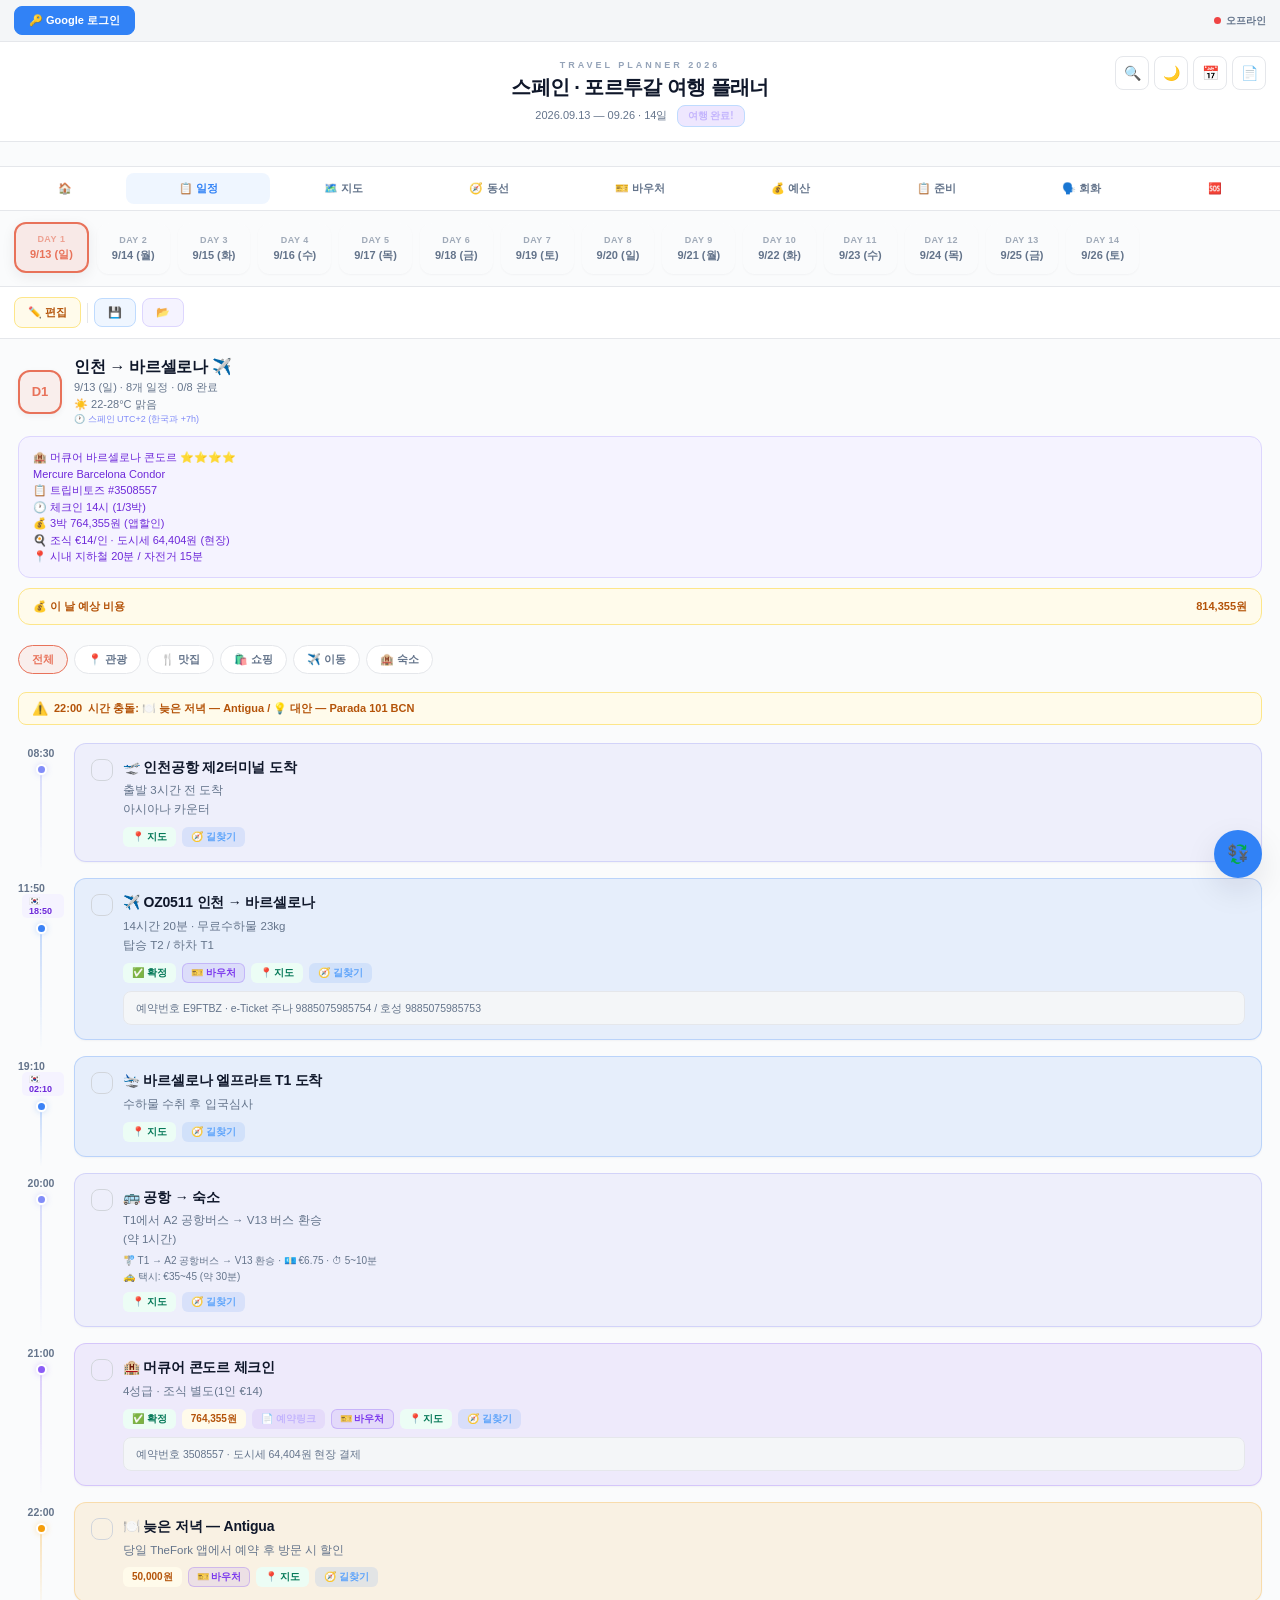
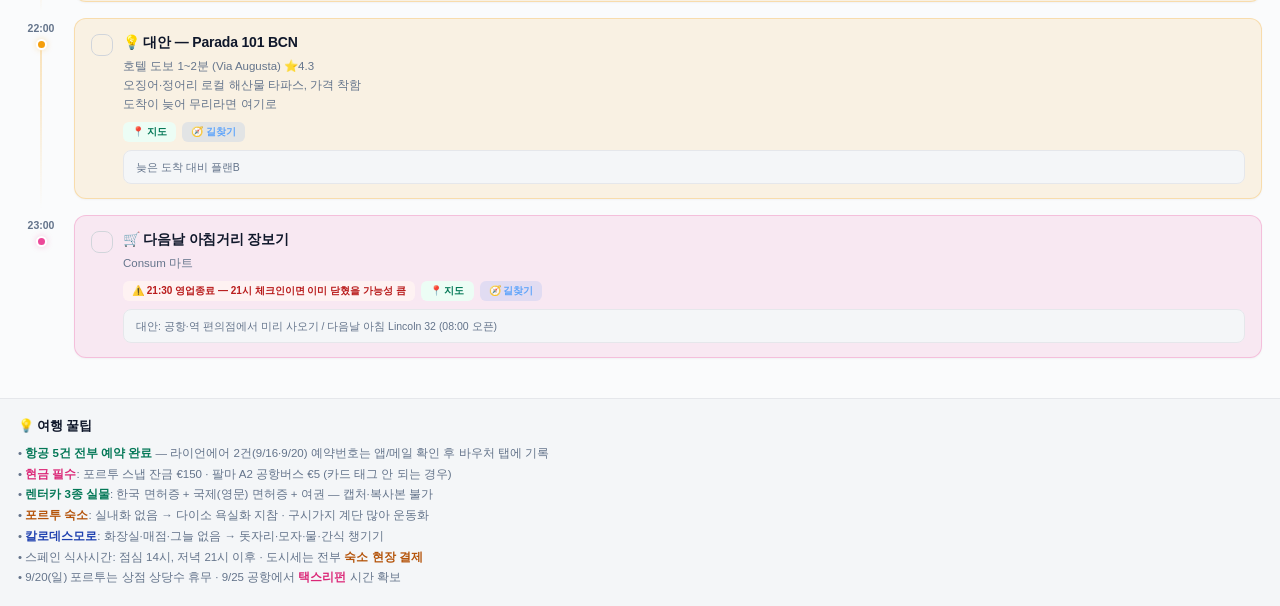
==== commit 20893333: "feat: xlsx 반영·바우처 JPG·지도 타일 교체·동선 애니메이션 내비 - 신혼여행_통합일정_2026.xlsx(9/7) 반영: 라이언에어 2건(9/16 BCN→OPO, 9/2" ====
--- a/index.html
+++ b/index.html
@@ -81,6 +81,11 @@
   </div>
   <div id="map"></div>
   <div class="map-day-info" id="mapDayInfo"></div>
+  <div class="map-nav-bar" id="mapNavBar">
+    <button class="map-nav-btn" id="mapNavPrev" onclick="mapNavStep(-1)">◀ 이전</button>
+    <div class="map-nav-status" id="mapNavStatus" onclick="mapNavFocus()">동선 탐색</div>
+    <button class="map-nav-btn" id="mapNavNext" onclick="mapNavStep(1)">다음 ▶</button>
+  </div>
   <div class="map-action-stack">
     <button class="map-action-btn" id="mapGpsBtn" onclick="locateGPS()" title="내 위치">📍</button>
     <button class="map-action-btn" id="mapPrefetchBtn" onclick="prefetchOfflineTiles()" title="오프라인 지도 다운로드">📥</button>
@@ -96,7 +101,7 @@
 <div class="tips" id="tipsSection">
   <div class="tips-title">💡 여행 꿀팁</div>
   <div class="tips-body">
-    • <span class="hl-y">아직 미예약</span>: 라이언에어 2건 (9/16 BCN→OPO · 9/20 OPO→PMI) — 직항 편수 적어 서둘러야 함<br>
+    • <span class="hl-g">항공 5건 전부 예약 완료</span> — 라이언에어 2건(9/16·9/20) 예약번호는 앱/메일 확인 후 바우처 탭에 기록<br>
     • <span class="hl-p">현금 필수</span>: 포르투 스냅 잔금 €150 · 팔마 A2 공항버스 €5 (카드 태그 안 되는 경우)<br>
     • <span class="hl-g">렌터카 3종 실물</span>: 한국 면허증 + 국제(영문) 면허증 + 여권 — 캡처·복사본 불가<br>
     • <span class="hl-o">포르투 숙소</span>: 실내화 없음 → 다이소 욕실화 지참 · 구시가지 계단 많아 운동화<br>
@@ -141,7 +146,10 @@
       <div class="field-group"><div class="field-label">위도</div><input class="field-input" id="f-lat" placeholder="41.4036" type="number" step="any"></div>
       <div class="field-group"><div class="field-label">경도</div><input class="field-input" id="f-lng" placeholder="2.1744" type="number" step="any"></div>
     </div>
-    <div class="field-group"><div class="field-label">예약 상태</div><select class="field-select" id="f-status"><option value="">— 해당없음</option><option value="unbooked">⬜ 미예약</option><option value="pending">🟡 진행중</option><option value="confirmed">✅ 확정</option><option value="cancelled">❌ 취소</option></select></div>
+    <div class="field-row">
+      <div class="field-group"><div class="field-label">예약 상태</div><select class="field-select" id="f-status"><option value="">— 해당없음</option><option value="unbooked">⬜ 미예약</option><option value="pending">🟡 진행중</option><option value="confirmed">✅ 확정</option><option value="cancelled">❌ 취소</option></select></div>
+      <div class="field-group"><div class="field-label">예약 마감일 (D-N 경고)</div><input class="field-input" id="f-deadline" type="date" placeholder="YYYY-MM-DD"></div>
+    </div>
     <div style="border-top:1px solid rgba(255,255,255,.08);margin-top:12px;padding-top:12px">
       <div class="field-label" style="margin-bottom:8px;font-size:11px;color:#c4b5fd">📝 여행 후기 (여행 후 작성)</div>
       <div class="field-group"><div class="field-label">별점</div><div id="f-rating-stars" style="display:flex;gap:4px;font-size:22px;cursor:pointer" onclick="setRating(event)">
@@ -171,6 +179,21 @@
   </div>
 </div>
 <div class="photo-modal" id="photoModal" onclick="this.classList.remove('visible')"><img src=""></div>
+<!-- 바우처 이미지 뷰어 -->
+<div class="vimg-viewer" id="vimgViewer">
+  <div class="vimg-topbar">
+    <div class="vimg-title" id="vimgTitle"></div>
+    <button class="vimg-close" onclick="closeVoucherViewer()">✕</button>
+  </div>
+  <div class="vimg-stage" id="vimgStage" onclick="if(event.target===this)closeVoucherViewer()"><img id="vimgImg" src="" alt="바우처"></div>
+  <div class="vimg-bottombar" id="vimgBottom">
+    <button class="vimg-nav" id="vimgPrev" onclick="voucherViewerStep(-1)">◀</button>
+    <div class="vimg-count" id="vimgCount"></div>
+    <button class="vimg-nav" id="vimgNext" onclick="voucherViewerStep(1)">▶</button>
+    <button class="vimg-del" id="vimgDel" onclick="deleteCurrentVoucherImage()">🗑 삭제</button>
+  </div>
+</div>
+<input type="file" id="vimgInput" accept="image/*" multiple style="display:none">
 <div class="swipe-indicator" id="swipeIndicator"></div>
 <div class="toast" id="toast"></div>
 <script src="trip-data.js"></script>
--- a/style.css
+++ b/style.css
@@ -722,3 +722,48 @@
 
   /* ══════ PRINT ══════ */
   @media print{body{background:#fff!important;color:#000!important;-webkit-print-color-adjust:exact;print-color-adjust:exact}.auth-bar,.presence-bar,.weather-bar,.edit-toolbar,.day-selector,.view-tabs,.currency-toggle,.currency-widget,.safe-bottom,.header-actions,.add-item-row,.edit-indicator,.card-checkbox,.move-btns,.filter-btn,.toolbar-btn,.map-container,.search-overlay,.ctx-menu,.toast,.swipe-indicator{display:none!important}.header{background:none!important;border-bottom:2px solid #000;position:static}.header-title{color:#000!important;font-size:20px}.header-date{color:#333!important}.timeline-card{break-inside:avoid;border:1px solid #ccc!important;background:#fff!important;margin-bottom:6px;box-shadow:none!important}.card-title{color:#000!important}.card-desc{color:#333!important}.day-header{break-before:page}.day-header:first-of-type{break-before:auto}.day-region{color:#000!important}.hotel-box{border:1px solid #999!important;background:#f5f5f5!important;color:#333!important}.tips{border-top:1px solid #ccc;background:none}.tips-title{color:#000}.tips-body{color:#333}.tips-body .hl-y,.tips-body .hl-p,.tips-body .hl-g,.tips-body .hl-o,.tips-body .hl-b{color:#000!important;font-weight:700}.route-container,.budget-container,.prep-container{display:block!important}.v-tabs{display:none!important}.v-card{break-inside:avoid;border:1px solid #ccc!important;background:#fff!important}.budget-total{border:2px solid #1D4ED8;background:#fff!important}.budget-total-amount{color:#1D4ED8!important}}
+
+/* ══════════ 지도 동선 내비게이션 (이전/다음 + 이동 애니메이션) ══════════ */
+.map-nav-bar{display:none;position:absolute;bottom:14px;left:50%;transform:translateX(-50%);z-index:1001;align-items:center;gap:8px;background:var(--bg-card);border:1px solid var(--border);border-radius:999px;padding:6px 8px;box-shadow:var(--shadow-md);max-width:calc(100% - 28px)}
+.map-nav-bar.visible{display:flex}
+.map-nav-btn{border:none;border-radius:999px;padding:8px 14px;font-size:12px;font-weight:700;font-family:inherit;cursor:pointer;background:rgba(49,130,246,.12);color:var(--primary);white-space:nowrap;transition:opacity .15s}
+.map-nav-btn:disabled{opacity:.3;cursor:default}
+.map-nav-status{display:flex;align-items:center;gap:6px;min-width:0;cursor:pointer;font-size:11px;color:var(--text-muted)}
+.map-nav-idx{flex-shrink:0;font-weight:800;color:var(--primary);background:rgba(49,130,246,.1);border-radius:999px;padding:2px 8px;font-size:10px}
+.map-nav-name{font-weight:700;color:var(--text-strong);overflow:hidden;text-overflow:ellipsis;white-space:nowrap;max-width:150px}
+.map-nav-time{flex-shrink:0;font-size:10px;color:var(--text-muted)}
+@media(max-width:480px){.map-nav-name{max-width:90px}.map-nav-btn{padding:8px 10px;font-size:11px}}
+.nav-traveler{width:34px;height:34px;display:flex;align-items:center;justify-content:center;font-size:20px;background:var(--bg-card);border:2px solid #F5A623;border-radius:50%;box-shadow:0 2px 10px rgba(245,166,35,.5);animation:travelerPulse 1s ease-in-out infinite}
+@keyframes travelerPulse{0%,100%{box-shadow:0 2px 10px rgba(245,166,35,.5)}50%{box-shadow:0 2px 18px rgba(245,166,35,.9)}}
+/* 다크모드에서 OSM 라이트 타일을 어둡게 반전 */
+body.dark-mode .leaflet-tile{filter:invert(1) hue-rotate(180deg) brightness(.88) contrast(.9) saturate(.6)}
+.leaflet-control-attribution{font-size:8px!important;opacity:.7}
+
+/* ══════════ 바우처 잠금 (구글 로그인 필요) ══════════ */
+.v-lock{text-align:center;padding:48px 20px;background:var(--bg-card);border:1px solid var(--border);border-radius:var(--r-lg,14px);margin-top:8px}
+.v-lock-icon{font-size:44px;margin-bottom:12px}
+.v-lock-title{font-size:16px;font-weight:800;color:var(--text-strong);margin-bottom:8px}
+.v-lock-sub{font-size:12px;color:var(--text-muted);line-height:1.7;margin-bottom:18px}
+.v-lock-btn{border:none;border-radius:12px;padding:12px 22px;font-size:13px;font-weight:800;font-family:inherit;cursor:pointer;background:var(--primary);color:#fff;box-shadow:var(--shadow-md)}
+
+/* ══════════ 바우처 사진 (JPG) ══════════ */
+.card-voucher-btn{border:1px solid rgba(139,92,246,.3);border-radius:6px;padding:2px 8px;font-size:10px;font-weight:700;font-family:inherit;cursor:pointer;background:rgba(139,92,246,.12);color:#7C3AED}
+body.dark-mode .card-voucher-btn{color:#C4B5FD}
+.vimg-block{margin-top:10px;border-top:1px dashed var(--border);padding-top:10px}
+.vimg-thumbs{display:flex;flex-wrap:wrap;gap:8px;align-items:center}
+.vimg-thumb{width:64px;height:64px;object-fit:cover;border-radius:8px;border:1px solid var(--border);cursor:pointer;box-shadow:var(--shadow-sm,0 1px 3px rgba(0,0,0,.1))}
+.vimg-add{border:1px dashed rgba(139,92,246,.45);border-radius:8px;padding:8px 12px;font-size:11px;font-weight:700;font-family:inherit;cursor:pointer;background:rgba(139,92,246,.06);color:#7C3AED}
+body.dark-mode .vimg-add{color:#C4B5FD}
+.vimg-add-mini{width:64px;height:64px;padding:0;font-size:18px}
+.vimg-viewer{display:none;position:fixed;inset:0;z-index:4000;background:rgba(0,0,0,.94);flex-direction:column}
+.vimg-viewer.visible{display:flex}
+.vimg-topbar{display:flex;align-items:center;justify-content:space-between;padding:12px 16px;padding-top:calc(12px + env(safe-area-inset-top))}
+.vimg-title{font-size:13px;font-weight:800;color:#fff;overflow:hidden;text-overflow:ellipsis;white-space:nowrap}
+.vimg-close{border:none;background:rgba(255,255,255,.12);color:#fff;width:34px;height:34px;border-radius:50%;font-size:15px;cursor:pointer;flex-shrink:0}
+.vimg-stage{flex:1;display:flex;align-items:center;justify-content:center;overflow:auto;touch-action:pinch-zoom;min-height:0}
+.vimg-stage img{max-width:100%;max-height:100%;object-fit:contain;border-radius:4px}
+.vimg-bottombar{display:flex;align-items:center;justify-content:center;gap:14px;padding:14px 16px;padding-bottom:calc(14px + env(safe-area-inset-bottom))}
+.vimg-nav{border:none;background:rgba(255,255,255,.12);color:#fff;width:40px;height:40px;border-radius:50%;font-size:14px;cursor:pointer}
+.vimg-nav:disabled{opacity:.25}
+.vimg-count{font-size:12px;font-weight:700;color:#cbd5e1;min-width:50px;text-align:center}
+.vimg-del{border:none;background:rgba(239,68,68,.15);color:#f87171;border-radius:10px;padding:9px 14px;font-size:11px;font-weight:700;font-family:inherit;cursor:pointer}
